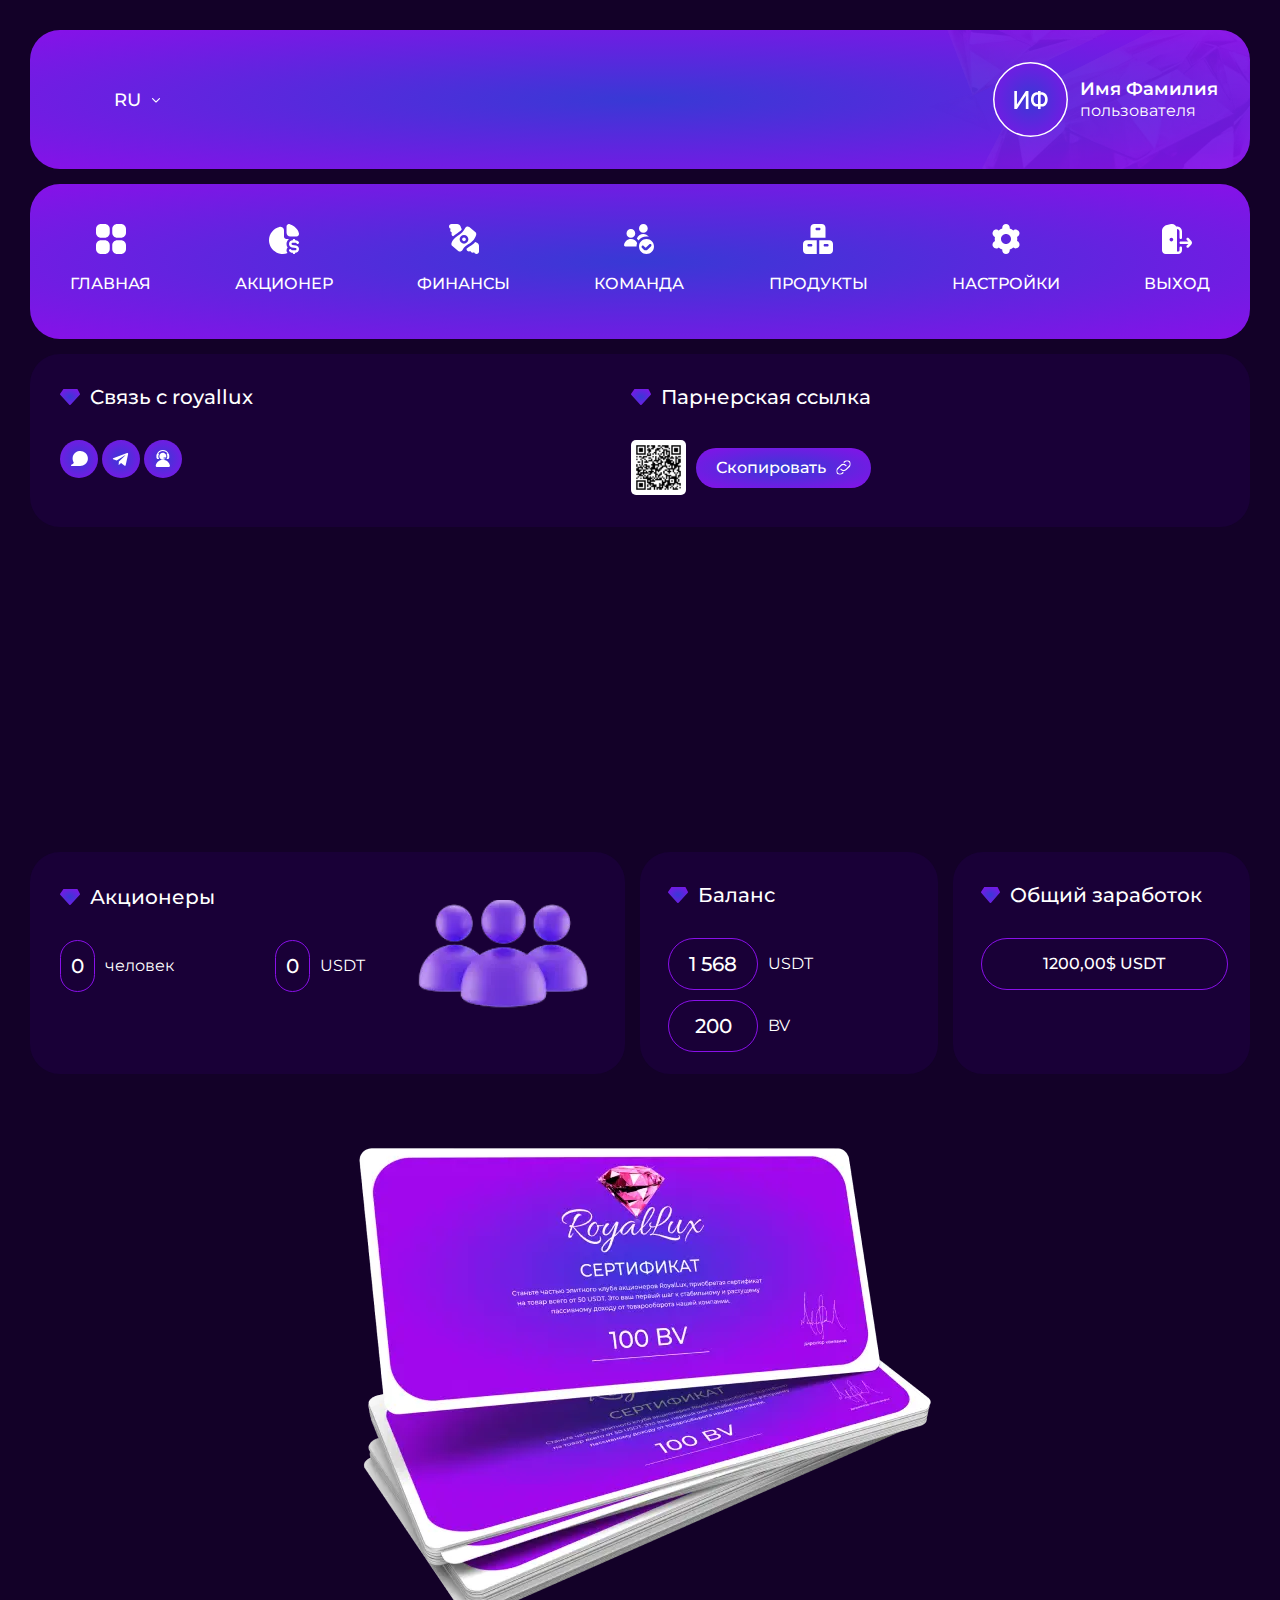
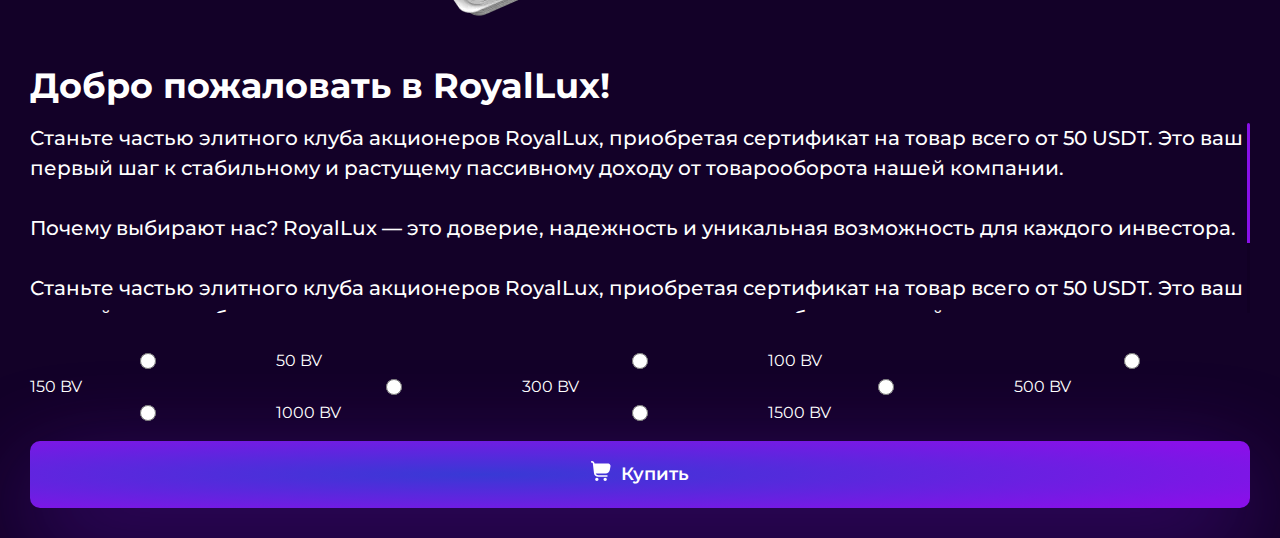
==== about.html @ 8dd70d3b "Add files via upload" ====
<!DOCTYPE html>
<html lang="en">

<head>
	<title>Home</title>
	<meta charset="UTF-8">
	<meta name="format-detection" content="telephone=no">
	<!-- <style>body{opacity: 0;}</style> -->
	<link rel="stylesheet" href="css/style.min.css?_v=20240916203916">
	<link rel="shortcut icon" href="favicon.ico">
	<!-- <meta name="robots" content="noindex, nofollow"> -->
	<meta name="viewport" content="width=device-width, initial-scale=1.0">
</head>

<body>
	<div class="wrapper bgcolor">
		<main class="page home catalog">
			<div class="prof__top">
				<a href="/" class="prof__logo"><img src="img/br.svg" alt=""></a>
				<div class="header__menu menu">
					<button type="button" class="menu__icon icon-menu"><span></span></button>
					<nav class="menu__body">

					</nav>
				</div>
			</div>
			<section class="cab">

				<div class="cab__wrapper">
					<div class="cab__content">
						<div class="cab__item">
							<div class="cab__profile" data-da=".menu__body, 992, 1">
								<img class="cab__op" src="img/opac.webp" alt="">
								<div class="cab__logo">
									<img src="img/br.svg" alt="">
								</div>
								<select name="form[]" data-class-modif="form">
									<option value="1" selected>RU</option>
									<option value="2">EN</option>
								</select>
								<div class="cab__nav">
									<div class="cab__load">
										<img src="img/profile.svg" alt="">
									</div>
									<div class="cab__info">
										<div class="cab__name">Имя Фамилия <span>пользователя</span></div>
									</div>
								</div>
							</div>
							<div class="cab__ci" data-da=".menu__body, 992, 2"></div>
							<div class="cab__link" data-da=".menu__body, 992, 3">
								<div class="cal__link-item">
									<div class="cab__link-title"><img src="img/heart.svg" alt="">Cвязь с royallux</div>
									<a href="#"><img src="img/chat__profile.svg" alt=""></a>
									<a href="#"><img src="img/telegram__profile.svg" alt=""></a>
									<a href="#"><img src="img/support__profile.svg" alt=""></a>
								</div>
								<div class="cal__link-item">
									<div class="cab__link-title"><img src="img/heart.svg" alt="">Парнерская ссылка
									</div>
									<div class="cab__link-block">
										<img src="img/qr.svg" alt="">
										<a href="#" class="cab__copy">Скопировать <img src="img/copy.svg" alt=""></a>
									</div>
								</div>
								<div class="cab__link-item">
									<img src="img/profile__diamond.svg" alt="">
								</div>
							</div>



						</div>
						<div class="cab__item">
							<div class="cab__menu" data-da=".cab__ci, 1680, 1">
								<a href="#" class="cab__menu-item"><img src="img/menu__1.svg" alt="">
									<p>Главная</p>
								</a>
								<a href="#" class="cab__menu-item"><img src="img/menu__2.svg" alt="">
									<p>Акционер</p>
								</a>
								<a href="#" class="cab__menu-item"><img src="img/menu__3.svg" alt="">
									<p>Финансы</p>
								</a>
								<a href="#" class="cab__menu-item"><img src="img/menu__4.svg" alt="">
									<p>Команда</p>
								</a>
								<a href="#" class="cab__menu-item"><img src="img/menu__5.svg" alt="">
									<p>Продукты</p>
								</a>
								<a href="#" class="cab__menu-item"><img src="img/menu__6.svg" alt="">
									<p>Настройки</p>
								</a>
								<a href="#" class="cab__menu-item"><img src="img/menu__7.svg" alt="">
									<p>Выход</p>
								</a>
							</div>
							<div class="cab__bal">
								<div class="home__group">
									<div class="cab__link-title"><img src="img/heart.svg" alt="">Акционеры</div>
									<div class="home__group-item">
										<div class="home__group-flex">
											<div class="cab__flex">
												<div class="cab__col">0</div>
												<div class="cab__bal-text">человек</div>
											</div>
											<div class="cab__flex">
												<div class="cab__col">0</div>
												<div class="cab__bal-text">USDT</div>
											</div>
										</div>
										<img src="img/peoples.webp" alt="">
									</div>
								</div>

								<div class="cab__bal-item">
									<div class="cab__link-title"><img src="img/heart.svg" alt=""> Баланс</div>
									<div class="cab__flex" style="margin-bottom: 10px;">
										<div class="cab__col">1 568</div>
										<div class="cab__bal-text">USDT</div>
									</div>
									<div class="cab__flex">
										<div class="cab__col">200</div>
										<div class="cab__bal-text">BV</div>
									</div>
								</div>

								<div class="cab__bal-item">
									<div class="cab__link-title"><img src="img/heart.svg" alt=""> Общий заработок</div>
									<div class="cab__flex">
										<div class="cab__col"><span>1200,00$</span> USDT</div>
									</div>
								</div>
							</div>
							<div class="cab__sen"></div>

						</div>
					</div>

					<div class="abouts">
						<div class="part__content">
							<div class="part__item">
								<p class="part__untitle">Добро пожаловать в RoyalLux!</p>
								<div class="part__scroll" data-simplebar>
									<p>Станьте частью элитного клуба акционеров RoyalLux, приобретая сертификат на товар всего от 50 USDT. Это ваш первый шаг к стабильному и растущему пассивному доходу от товарооборота нашей компании.</p>
									<p>Почему выбирают нас? RoyalLux — это доверие, надежность и уникальная возможность для каждого инвестора.</p>
									<p>Станьте частью элитного клуба акционеров RoyalLux, приобретая сертификат на товар всего от 50 USDT. Это ваш первый шаг к стабильному и растущему пассивному доходу от товарооборота нашей компании.</p>
									<p>Почему выбирают нас? RoyalLux — это доверие, надежность и уникальная возможность для каждого инвестора.</p>
								</div>
								<div class="part__inputs">
									<input type="radio" name="1" id="1">
									<label for="1">50 BV</label>

									<input type="radio" name="1" id="2">
									<label for="2">100 BV</label>

									<input type="radio" name="1" id="3">
									<label for="3">150 BV</label>

									<input type="radio" name="1" id="4">
									<label for="4">300 BV</label>

									<input type="radio" name="1" id="5">
									<label for="5">500 BV</label>

									<input type="radio" name="1" id="6">
									<label for="6">1000 BV</label>

									<input type="radio" name="1" id="7">
									<label for="7">1500 BV</label>
								</div>
								<a href="#" class="part__buy">Купить</a>
							</div>
							<div class="part__item">
								<img src="img/partners-img.webp" alt="">
							</div>
						</div>
					</div>

				</div>
	</div>
	</section>
	</main>
	</div>
	<script src="js/app.min.js?_v=20240916203916"></script>
</body>

</html>
---- css/style.min.css ----
@import url('https://fonts.googleapis.com/css2?family=Montserrat:ital,wght@0,100..900; 1,100..900&display=swap');*{padding:0;margin:0;border:0}*,*::after,*::before{box-sizing:border-box}*::after,*::before{display:inline-block}body,html{height:100%;min-width:380px}body{color:#fff;line-height:1;font-family:Montserrat,sans-serif;font-size:1rem;-ms-text-size-adjust:100%;-moz-text-size-adjust:100%;-webkit-text-size-adjust:100%;-webkit-font-smoothing:antialiased;-moz-osx-font-smoothing:grayscale}button,input,textarea{font-family:Montserrat,sans-serif;font-size:inherit;line-height:inherit;color:inherit;background-color:rgba(0,0,0,0)}input,textarea{width:100%}label{display:inline-block}button,option,select{cursor:pointer}a{display:inline-block;color:inherit;text-decoration:none}ul li{list-style:none}img{vertical-align:top}h1,h2,h3,h4,h5,h6{font-weight:inherit;font-size:inherit}.lock body{overflow:hidden;touch-action:none;-ms-scroll-chaining:none;overscroll-behavior:none}.wrapper{min-height:100%;display:flex;flex-direction:column;overflow:hidden}@supports (overflow:clip){.wrapper{overflow:clip}}.wrapper>main{flex:1 1 auto}.wrapper>*{min-width:0}[class*=__container]{max-width:91.875rem;margin:0 auto;padding:0 .9375rem}[class*="--gc"]{display:grid;min-width:0;grid-template-columns:.9375rem 1fr minmax(auto,90rem) 1fr .9375rem}[class*="--gc"]>*{min-width:0;grid-column:3/4}.select{min-width:0;position:relative}.select__body{position:relative}.select__title{color:inherit;text-align:left;cursor:pointer;width:100%;border-radius:4px;font-weight:500;font-size:18px}.select__value{display:flex;min-width:0;align-items:center;height:1.875rem;padding:0 .9375rem;gap:.625rem}.select__value>*{flex:1 1 auto}.select__value:after{content:url(../img/arrow.svg);align-self:stretch;flex:0 0 10px;transition:all .3s ease 0s;display:flex;justify-content:center;align-items:center;position:relative;bottom:3px}._select-open .select__value:after{-webkit-transform:rotate(-180deg);transform:rotate(-180deg);bottom:0}.select__value._select-pseudo-label::before{content:attr(data-pseudo-label);opacity:.5}.select__content{flex:1 1 auto;text-overflow:ellipsis;white-space:nowrap}.select__text{flex:1 1 auto;overflow:hidden;text-overflow:ellipsis;white-space:nowrap}.select__input{width:100%;background-color:rgba(0,0,0,0);height:100%}.select__options{color:#000;position:absolute;top:calc(100% - .0625rem);border-radius:0 0 4px 4px;min-width:100%;left:0;background-color:#fff;border:1px solid #d9d9d9;border-top:0;padding:10px 0 5px 0}.select__scroll{overflow-y:auto;overflow-x:hidden;max-height:12.5rem}.select__option{width:100%;text-align:left;cursor:pointer;padding:5px 15px;color:inherit}.select__option._select-selected{background-color:#eee}.select__row{display:inline-flex;align-items:center}.select--show-top .select__options{top:auto;bottom:calc(100% - .0625rem);border:1px solid #d9d9d9;border-bottom:0;border-radius:4px 4px 0 0;padding:5px 0 10px 0}._select-tag{cursor:pointer}.quantity{width:88px;height:40px;display:flex;border:1px solid #fff;border-radius:100px}.quantity__button{flex:0 0 30px;position:relative;cursor:pointer}.quantity__button::after,.quantity__button::before{content:"";position:absolute;top:50%;left:50%;transition:all .3s ease 0s;margin:0 0 0 -4.5px;background-color:#fff;width:9px;height:1px;font-size:18px}.quantity__button--plus::before{-webkit-transform:rotate(-90deg);transform:rotate(-90deg)}.quantity__input{flex:1 1 auto}.quantity__input input{height:100%;color:#fff;font-size:18px;width:100%;text-align:center}.menu__body{background:rgba(52,37,97,.87);-webkit-backdrop-filter:blur(50px);backdrop-filter:blur(50px);display:flex;flex-direction:column;justify-content:center;position:fixed;width:400px;height:100%;left:-100%;top:0;z-index:3;overflow:auto;padding:3.125rem .9375rem .9375rem 1.875rem;transition:left .3s}.menu__body .header__soc{padding:0;margin:50px 0}.menu__body .header__top-item span{display:none}.menu__body::before{content:"";position:fixed;width:100%;height:4.375rem;left:-100%;top:0;transition:left .3s;z-index:3}.menu-open .menu__body{left:0}.menu-open .menu__body::before{left:0}.menu__body ul{position:relative;font-weight:500;font-size:20px;line-height:300%;text-transform:uppercase;margin-top:50px}.menu__body ul::after{content:url(../img/line.svg);position:absolute;top:-75px}.icon-menu{display:none;display:block;position:relative;width:1.875rem;height:1.125rem;z-index:5}.icon-menu span,.icon-menu::after,.icon-menu::before{content:"";transition:all .3s ease 0s;right:0;position:absolute;width:100%;height:.125rem;background-color:#fff}.icon-menu::before{top:0}.icon-menu::after{bottom:0}.icon-menu span{top:calc(50% - .0625rem)}.menu-open .icon-menu span{width:0}.menu-open .icon-menu::before{top:calc(50% - .0625rem);-webkit-transform:rotate(-45deg);transform:rotate(-45deg)}.menu-open .icon-menu::after{bottom:calc(50% - .0625rem);-webkit-transform:rotate(45deg);transform:rotate(45deg)}.ibg{width:100%;height:100%;-o-object-fit:cover;object-fit:cover}.ibg--top{-o-object-position:top;object-position:top}.ibg--bottom{-o-object-position:bottom;object-position:bottom}.ibg--left{-o-object-position:left;object-position:left}.ibg--right{-o-object-position:right;object-position:right}.ibg--contain{-o-object-fit:contain;object-fit:contain}h3{font-weight:700;font-size:40px;text-transform:uppercase;text-align:center;margin-top:30px;margin-bottom:2px}.bgcolor{background:#130128}.fiol{background:radial-gradient(72% 72% at 50% 50%,#9f03ff,#b110e9 100%)!important}.left img{margin-left:10px}.header{background:radial-gradient(50% 50% at 50% 50%,#3839d5 0,#8910e9 100%);padding:58.5px 0;position:relative}.header::after{content:"ROYALLUX";display:flex;flex-direction:column;justify-content:center;width:100%;height:100%;position:absolute;top:0;z-index:0;left:0;font-weight:800;font-size:360px;text-transform:uppercase;text-align:center;background:linear-gradient(180deg,rgba(255,255,255,.1) 0,rgba(255,255,255,0) 100%);background-clip:text;-webkit-background-clip:text;-webkit-text-fill-color:transparent}.header__n{display:flex;align-items:center;justify-content:flex-end;gap:50px}.header__top{position:relative;z-index:2}.header__top-item{display:flex;align-items:center;gap:15px;font-weight:500;font-size:18px;position:relative;z-index:2}.header__soc{position:absolute;left:15px;top:calc(50% - 120px);-webkit-backdrop-filter:blur(20px);backdrop-filter:blur(20px);background:linear-gradient(180deg,rgba(255,255,255,.29) 0,rgba(255,255,255,.29) 100%);padding:35px 24px;border-radius:100px;display:flex;flex-direction:column;align-items:center;gap:20px;z-index:1}.header__main{position:relative;z-index:1;text-align:center}.header__main h2{font-weight:500;font-size:40px;text-transform:uppercase;text-align:center;margin-top:45px;margin-bottom:20px}.header__bottom{position:relative;margin-top:220px;z-index:1}.header__bottom-content{display:flex;justify-content:space-between}.header__bottom-item{border-radius:40px;border:10px solid rgba(255,255,255,.07);padding:30px 30px;display:flex;align-items:center;gap:18px;position:relative}.header__bottom-item p:first-child{font-weight:700;font-size:30px;text-transform:uppercase}.header__bottom-item p:last-of-type{font-weight:500;font-size:20px;line-height:150%;margin-top:15px;max-width:398px}.header__bottom-item:last-child{padding-right:150px}.header__bottom-item:last-child img{position:absolute;right:0}.header__br{text-align:center;position:absolute;width:100%;left:0;top:210px}.header__block a{font-weight:700;font-size:20px;line-height:150%;text-decoration:underline;-webkit-text-decoration-skip-ink:none;text-decoration-skip-ink:none;margin-top:15px;display:flex;align-items:center;gap:10px}.header__arrow{background:radial-gradient(50% 50% at 50% 50%,#3839d5 0,#8910e9 100%);width:54px;height:54px;-webkit-transform:rotate(45deg);transform:rotate(45deg);display:flex;flex-direction:column;justify-content:center;align-items:center;position:relative;left:calc(50% - 27px);top:-27px;border-radius:12px;cursor:pointer}.header__arrow img{-webkit-transform:rotate(-45deg);transform:rotate(-45deg)}.footer{padding:23px;background:#2f215a}.footer__content{display:flex;justify-content:space-between;align-items:center}.footer__content ul{font-weight:500;font-size:18px}.footer__item{display:flex;align-items:center;gap:50px}body{background:#342561}.about{padding:150px 0}.about__content{display:flex;justify-content:space-between;align-items:center}.about__untitle{font-weight:700;font-size:35px;margin-bottom:9px}.about__text{font-weight:500;font-size:20px;line-height:150%;margin-bottom:40px}.about__item:first-child{flex:0 0 50%}.about img{max-width:100%;width:100%}.about__btns{display:flex;align-items:center;gap:20px}.about__btns a:first-child{background:radial-gradient(72.22% 72.22% at 50.88% 50%,#3839d5 0,#8910e9 100%);position:relative;overflow:hidden;padding:30px 5rem;padding-left:8.125rem;font-weight:600;font-size:20px;line-height:125%;text-align:center;border-radius:10px}.about__btns a:first-child img{position:absolute;top:0;bottom:0;height:100%;left:-46%}.about__btns a:last-child{font-size:20px;line-height:125%;text-transform:uppercase;font-weight:600;display:flex;align-items:center;gap:10px}.com{text-align:center}.com__content{padding-top:50px;display:grid;grid-template-columns:repeat(5,1fr);gap:40px}.com__container{position:relative}.com__name{font-weight:500;font-size:20px;line-height:150%;text-transform:uppercase;text-align:center;margin-top:30px;margin-bottom:15px}.com__prof{background:radial-gradient(3299.75% 169.96% at 50% 50%,#3839d5 0,#8910e9 100%);font-weight:500;font-size:16px;line-height:187%;border-radius:100px}.prod{text-align:center;padding:150px 0}.prod__content{margin-top:50px}.prod__name{font-weight:600;font-size:20px;line-height:150%;text-align:left;margin-top:30px;margin-bottom:20px}.prod__desc{font-weight:400;font-size:18px;line-height:156%;text-align:left}.prod__flex{display:flex;justify-content:space-between;align-items:center;margin-top:80px}.prod__price{font-weight:600;font-size:25px;line-height:112%}.prod__buy{box-shadow:0 30px 100px 0 rgba(118,26,229,.4);border-radius:10px;background:radial-gradient(73.47% 73.71% at 37.02% 50%,#3839d5 0,#8910e9 100%);display:block;padding:20px;text-align:center;margin-top:20px;justify-content:center;gap:10px;font-weight:600;font-size:18px;line-height:139%;opacity:.25;align-items:center;display:flex;transition:opacity .2s}.prod__buy:hover{opacity:1}.prod__buy::before{content:url(../img/btn.svg)}.swiper-pagination2{position:relative;top:20px}.part{text-align:center;padding-bottom:150px}.part__content{display:grid;grid-template-columns:repeat(2,1fr);text-align:left;margin-top:50px}.part__scroll{font-weight:500;font-size:20px;line-height:150%}.part__scroll p{margin-bottom:30px}.part__untitle{font-weight:700;font-size:35px;margin-bottom:20px}.part input[type=radio]{display:none}.part input+label{cursor:pointer;font-weight:600;font-size:18px;line-height:139%;text-transform:uppercase;text-align:center;padding:24px;border-radius:10px;border:1px solid #8910e9}.part input:checked+label{background:radial-gradient(50% 50% at 50% 50%,#3839d5 0,#8910e9 100%)}.part__inputs{display:grid;grid-template-columns:repeat(5,1fr);gap:10px;margin-top:40px}.part__buy{box-shadow:0 30px 100px 0 rgba(118,26,229,.4);border-radius:10px;background:radial-gradient(73.47% 73.71% at 37.02% 50%,#3839d5 0,#8910e9 100%);display:block;padding:20px;text-align:center;margin-top:20px;justify-content:center;gap:10px;font-weight:600;font-size:18px;line-height:139%;align-items:center;display:flex}.part__buy::before{content:url(../img/btn.svg)}.part__item:last-child{align-self:flex-end;text-align:right}.part__item:last-child img{max-width:100%}.simplebar-wrapper{height:190px!important}.sert{text-align:center;padding-bottom:150px}.sert__desc{font-weight:500;font-size:20px;line-height:150%;margin:0 auto;max-width:920px;margin-top:10px}.sert__content{margin-top:50px;display:grid;grid-template-columns:repeat(2,1fr);gap:30px}.sert__item img{max-width:100%;width:100%}.cab{height:100%}.cab__wrapper{padding:30px}.cab__content{display:flex;justify-content:space-between;gap:15px}.cab__logo{z-index:1}.cab__item:first-child{flex:0 0 792px}.cab__item:last-child{flex:1}.cab__profile{border-radius:30px;background:radial-gradient(72% 72% at 50% 50%,#3839d5,#8910e9 100%);padding:32px;display:flex;align-items:center;justify-content:space-between;position:relative;overflow:hidden}.cab .select{margin:0 0 0 37px}.cab__nav{display:flex;align-items:center;gap:12px;justify-content:flex-end;flex:1;z-index:1}.cab__load{cursor:pointer}.cab__info{font-size:18px;font-weight:600}.cab__info span{font-size:16px;font-weight:400;margin-top:5px;display:block}.cab__op{position:absolute;right:-278px;top:-224px;bottom:0;z-index:0}.cab__menu{background:radial-gradient(72% 72% at 50% 50%,#3839d5,#8910e9 100%);padding:40px;display:flex;justify-content:space-between;align-items:center;font-size:16px;font-weight:500;line-height:30px;letter-spacing:0;text-align:center;text-transform:uppercase;border-radius:30px;padding-bottom:0}.cab__menu-item{position:relative;padding-bottom:40px}.cab__menu-item::after{content:"";width:0;height:2px;border-radius:100px;background:#fff;left:0;bottom:0;right:0;position:absolute;transition:width .3s}.cab__menu-item:hover img{opacity:.7}.cab__menu-item:hover::after{width:100%}.cab__menu img{margin-bottom:15px;transition:opacity .3s}.cab__link{background:#190037;display:flex;justify-content:space-between;padding-left:30px;border-radius:30px;margin-top:15px}.cab__link-title{font-size:20px;font-weight:500;line-height:30px;display:flex;align-items:center;gap:10px;margin-top:28px;margin-bottom:28px}.cab__link-block{display:flex;align-items:center;gap:10px}.cab__link-block a{font-size:16px;font-weight:500;line-height:30px;border-radius:100px;display:flex;align-items:center;gap:10px;padding:5px 20px;background:radial-gradient(72% 72% at 50% 50%,#3839d5,#8910e9 100%)}.cab__bal{display:grid;grid-template-columns:1fr 1fr 1fr 219px;gap:15px;margin-top:15px}.cab__bal-item{border-radius:30px;-webkit-backdrop-filter:blur(50px);backdrop-filter:blur(50px);background:#190037;padding:0 22px 22px 28px}.cab__bal-item:last-child .cab__col{font-size:16px;max-width:100%}.cab__col{font-size:20px;font-weight:500;line-height:30px;border-radius:100px;border:1px solid #8910e9;padding:10px;max-width:90px;width:100%;text-align:center}.cab__flex{display:flex;gap:10px;align-items:center}.cab__str{background:#190037;padding:30px;margin-top:15px;border-radius:30px}.cab__str .cab__link-title{margin-top:0}.cab__str-com[data-simplebar]{margin-bottom:-60px!important}.cab__str-com .simplebar-track.simplebar-horizontal{height:2px;bottom:60px}.cab__str-com .simplebar-content{display:flex;gap:30px;max-width:734px}.cab__str-com .simplebar-content::before{display:none}.cab__str-item{text-align:center;position:relative}.cab__str-item::after{content:url(../img/next.svg);max-width:100%;position:absolute;top:calc(50% - 9px);right:-18px}.cab__str-item:last-child::after{display:none}.cab__com-name{font-size:16px;font-weight:500;line-height:30px;border-radius:100px;background:radial-gradient(2470.48% 169.94% at 50% 50%,#3839d5,#8910e9 100%);padding:0 26px}.cab__prig{border-radius:30px;-webkit-backdrop-filter:blur(50px);backdrop-filter:blur(50px);background:#190037;margin-top:15px;padding:30px}.cab__prig-top{display:grid;grid-template-columns:1fr 2fr 2fr 2fr 3fr 2fr 2fr;padding:0 24px 0 24px;align-items:center;margin-bottom:40px}.cab__prig .cab__link-title{margin-top:0}.cab__prig-block{border-radius:20px;background:linear-gradient(176.16deg,rgba(41,3,87,.4) 15.776%,rgba(41,3,87,0) 116.588%);padding:18px 20px;display:grid;grid-template-columns:1fr 2fr 2fr 2fr 3fr 2fr 2fr;align-items:center;margin-bottom:10px}.cab__prig-block:last-child{margin-bottom:0}.cab__prig-item{font-size:14px;font-weight:700;line-height:21px}.cab__prig-list{font-size:16px;font-weight:500;line-height:21px}.cab__prig-content{min-height:270px}.cab__prig-content .simplebar-track.simplebar-horizontal{visibility:hidden!important}.cab__prig-prof{border-radius:50%;width:48px;height:48px;display:flex;flex-direction:column;justify-content:center;align-items:center;background:radial-gradient(72% 72% at 50% 50%,#3839d5,#8910e9 100%)}.prof__top{background:radial-gradient(72% 72% at 50% 50%,#3839d5,#8910e9 100%);position:relative;display:flex;align-items:center;height:80px;padding:0 30px;display:none}.prof__top .menu__body{width:100%;background:#130128;padding:0 30px;justify-content:flex-start;padding-top:100px!important;overflow:hidden;overflow-y:visible}.prof__logo{display:block;position:absolute;right:calc(50% - 115px)}.prof__logo img{max-width:230px;width:100%}.home__group{border-radius:30px;padding:30px;-webkit-backdrop-filter:blur(50px);backdrop-filter:blur(50px);background:#190037}.home__group-item{display:flex;justify-content:space-between;gap:30px;align-items:flex-start}.home__group-item img{position:relative;top:-40px;margin-bottom:-40px}.home__group .cab__link-title{margin-top:0}.home .cab__bal{grid-template-columns:2fr 1fr 1fr}.home .cab__link{padding-bottom:32px}.home .cab__prig-block{display:flex;justify-content:space-between}.home .cab__prig-block span{display:block;font-weight:700}.home__block{height:370px}.home__act{border-radius:30px;margin-top:15px;-webkit-backdrop-filter:blur(50px);backdrop-filter:blur(50px);background:#190037;padding:30px}.home__act .cab__link-title{margin-top:0}.home__info{border-radius:30px;margin-top:15px;-webkit-backdrop-filter:blur(50px);backdrop-filter:blur(50px);background:#190037;padding:30px;height:calc(100% - 410px)}.home__info .cab__link-title{margin-top:0}.home__group-flex{display:flex;align-items:center;flex:1;justify-content:space-between}.home__info-item{display:flex;align-items:center;gap:15px;margin-top:60px}.home__info-item .prod__buy::before{display:none}.home__info-content{display:grid;grid-template-columns:repeat(4,1fr);gap:50px}.home__info-content p:first-of-type{font-size:16px;font-weight:700;line-height:21px;margin-bottom:15px}.home__info-content p:last-of-type{font-size:20px;font-weight:500;line-height:30px}.swiper{overflow:hidden}.swiper-initialized{touch-action:pan-y}.swiper-wrapper{width:100%;height:100%;box-sizing:content-box;display:flex;position:relative}.swiper-vertical .swiper-wrapper{flex-direction:column}.swiper-autoheight .swiper-wrapper{align-items:flex-start}.swiper-initialized .swiper-slide{flex-shrink:0}.swiper-android .swiper-slide,.swiper-android .swiper-wrapper{-webkit-transform:translate3d(0,0,0);transform:translate3d(0,0,0)}.swiper-button-lock{display:none!important}@font-face{font-family:swiper-icons;src:url("data:application/font-woff;charset=utf-8;base64, [base64]//wADZ2x5ZgAAAywAAADMAAAD2MHtryVoZWFkAAABbAAAADAAAAA2E2+eoWhoZWEAAAGcAAAAHwAAACQC9gDzaG10eAAAAigAAAAZAAAArgJkABFsb2NhAAAC0AAAAFoAAABaFQAUGG1heHAAAAG8AAAAHwAAACAAcABAbmFtZQAAA/gAAAE5AAACXvFdBwlwb3N0AAAFNAAAAGIAAACE5s74hXjaY2BkYGAAYpf5Hu/j+W2+MnAzMYDAzaX6QjD6/4//Bxj5GA8AuRwMYGkAPywL13jaY2BkYGA88P8Agx4j+/8fQDYfA1AEBWgDAIB2BOoAeNpjYGRgYNBh4GdgYgABEMnIABJzYNADCQAACWgAsQB42mNgYfzCOIGBlYGB0YcxjYGBwR1Kf2WQZGhhYGBiYGVmgAFGBiQQkOaawtDAoMBQxXjg/wEGPcYDDA4wNUA2CCgwsAAAO4EL6gAAeNpj2M0gyAACqxgGNWBkZ2D4/wMA+xkDdgAAAHjaY2BgYGaAYBkGRgYQiAHyGMF8FgYHIM3DwMHABGQrMOgyWDLEM1T9/w8UBfEMgLzE////P/5//f/V/xv+r4eaAAeMbAxwIUYmIMHEgKYAYjUcsDAwsLKxc3BycfPw8jEQA/[base64]/uznmfPFBNODM2K7MTQ45YEAZqGP81AmGGcF3iPqOop0r1SPTaTbVkfUe4HXj97wYE+yNwWYxwWu4v1ugWHgo3S1XdZEVqWM7ET0cfnLGxWfkgR42o2PvWrDMBSFj/IHLaF0zKjRgdiVMwScNRAoWUoH78Y2icB/yIY09An6AH2Bdu/UB+yxopYshQiEvnvu0dURgDt8QeC8PDw7Fpji3fEA4z/PEJ6YOB5hKh4dj3EvXhxPqH/SKUY3rJ7srZ4FZnh1PMAtPhwP6fl2PMJMPDgeQ4rY8YT6Gzao0eAEA409DuggmTnFnOcSCiEiLMgxCiTI6Cq5DZUd3Qmp10vO0LaLTd2cjN4fOumlc7lUYbSQcZFkutRG7g6JKZKy0RmdLY680CDnEJ+UMkpFFe1RN7nxdVpXrC4aTtnaurOnYercZg2YVmLN/d/gczfEimrE/fs/bOuq29Zmn8tloORaXgZgGa78yO9/cnXm2BpaGvq25Dv9S4E9+5SIc9PqupJKhYFSSl47+Qcr1mYNAAAAeNptw0cKwkAAAMDZJA8Q7OUJvkLsPfZ6zFVERPy8qHh2YER+3i/BP83vIBLLySsoKimrqKqpa2hp6+jq6RsYGhmbmJqZSy0sraxtbO3sHRydnEMU4uR6yx7JJXveP7WrDycAAAAAAAH//wACeNpjYGRgYOABYhkgZgJCZgZNBkYGLQZtIJsFLMYAAAw3ALgAeNolizEKgDAQBCchRbC2sFER0YD6qVQiBCv/H9ezGI6Z5XBAw8CBK/m5iQQVauVbXLnOrMZv2oLdKFa8Pjuru2hJzGabmOSLzNMzvutpB3N42mNgZGBg4GKQYzBhYMxJLMlj4GBgAYow/P/PAJJhLM6sSoWKfWCAAwDAjgbRAAB42mNgYGBkAIIbCZo5IPrmUn0hGA0AO8EFTQAA");font-weight:400;font-style:normal}:root{--swiper-theme-color:#007aff}.swiper{margin-left:auto;margin-right:auto;position:relative;overflow:hidden;list-style:none;padding:0;z-index:1}.swiper-vertical>.swiper-wrapper{flex-direction:column}.swiper-wrapper{position:relative;width:100%;height:100%;z-index:1;display:flex;transition-property:-webkit-transform;transition-property:transform;transition-property:transform,-webkit-transform;box-sizing:content-box}.swiper-android .swiper-slide,.swiper-wrapper{-webkit-transform:translate3d(0,0,0);transform:translate3d(0,0,0)}.swiper-pointer-events{touch-action:pan-y}.swiper-pointer-events.swiper-vertical{touch-action:pan-x}.swiper-slide{flex-shrink:0;width:100%;height:100%;position:relative;transition-property:-webkit-transform;transition-property:transform;transition-property:transform,-webkit-transform}.swiper-slide-invisible-blank{visibility:hidden}.swiper-autoheight,.swiper-autoheight .swiper-slide{height:auto}.swiper-autoheight .swiper-wrapper{align-items:flex-start;transition-property:height,-webkit-transform;transition-property:transform,height;transition-property:transform,height,-webkit-transform}.swiper-3d,.swiper-3d.swiper-css-mode .swiper-wrapper{-webkit-perspective:1200px;perspective:1200px}.swiper-3d .swiper-cube-shadow,.swiper-3d .swiper-slide,.swiper-3d .swiper-slide-shadow,.swiper-3d .swiper-slide-shadow-bottom,.swiper-3d .swiper-slide-shadow-left,.swiper-3d .swiper-slide-shadow-right,.swiper-3d .swiper-slide-shadow-top,.swiper-3d .swiper-wrapper{-webkit-transform-style:preserve-3d;transform-style:preserve-3d}.swiper-3d .swiper-slide-shadow,.swiper-3d .swiper-slide-shadow-bottom,.swiper-3d .swiper-slide-shadow-left,.swiper-3d .swiper-slide-shadow-right,.swiper-3d .swiper-slide-shadow-top{position:absolute;left:0;top:0;width:100%;height:100%;pointer-events:none;z-index:10}.swiper-3d .swiper-slide-shadow{background:rgba(0,0,0,.15)}.swiper-3d .swiper-slide-shadow-left{background-image:linear-gradient(to left,rgba(0,0,0,.5),rgba(0,0,0,0))}.swiper-3d .swiper-slide-shadow-right{background-image:linear-gradient(to right,rgba(0,0,0,.5),rgba(0,0,0,0))}.swiper-3d .swiper-slide-shadow-top{background-image:linear-gradient(to top,rgba(0,0,0,.5),rgba(0,0,0,0))}.swiper-3d .swiper-slide-shadow-bottom{background-image:linear-gradient(to bottom,rgba(0,0,0,.5),rgba(0,0,0,0))}.swiper-css-mode>.swiper-wrapper{overflow:auto;scrollbar-width:none;-ms-overflow-style:none}.swiper-css-mode>.swiper-wrapper::-webkit-scrollbar{display:none}.swiper-css-mode>.swiper-wrapper>.swiper-slide{scroll-snap-align:start start}.swiper-horizontal.swiper-css-mode>.swiper-wrapper{-ms-scroll-snap-type:x mandatory;scroll-snap-type:x mandatory}.swiper-vertical.swiper-css-mode>.swiper-wrapper{-ms-scroll-snap-type:y mandatory;scroll-snap-type:y mandatory}.swiper-centered>.swiper-wrapper::before{content:"";flex-shrink:0;order:9999}.swiper-centered.swiper-horizontal>.swiper-wrapper>.swiper-slide:first-child{-webkit-margin-start:var(--swiper-centered-offset-before);margin-inline-start:var(--swiper-centered-offset-before)}.swiper-centered.swiper-horizontal>.swiper-wrapper::before{height:100%;min-height:1px;width:var(--swiper-centered-offset-after)}.swiper-centered.swiper-vertical>.swiper-wrapper>.swiper-slide:first-child{-webkit-margin-before:var(--swiper-centered-offset-before);margin-block-start:var(--swiper-centered-offset-before)}.swiper-centered.swiper-vertical>.swiper-wrapper::before{width:100%;min-width:1px;height:var(--swiper-centered-offset-after)}.swiper-centered>.swiper-wrapper>.swiper-slide{scroll-snap-align:center center}.swiper-virtual.swiper-css-mode .swiper-wrapper::after{content:"";position:absolute;left:0;top:0;pointer-events:none}.swiper-virtual.swiper-css-mode.swiper-horizontal .swiper-wrapper::after{height:1px;width:var(--swiper-virtual-size)}.swiper-virtual.swiper-css-mode.swiper-vertical .swiper-wrapper::after{width:1px;height:var(--swiper-virtual-size)}:root{--swiper-navigation-size:44px}.swiper-button-next,.swiper-button-prev{position:absolute;top:50%;width:calc(var(--swiper-navigation-size)/44*27);height:var(--swiper-navigation-size);margin-top:calc(0px - var(--swiper-navigation-size)/ 2);z-index:10;cursor:pointer;display:flex;align-items:center;justify-content:center;color:var(--swiper-navigation-color,var(--swiper-theme-color))}.swiper-button-next.swiper-button-disabled,.swiper-button-prev.swiper-button-disabled{opacity:.35;cursor:auto;pointer-events:none}.swiper-button-next:after,.swiper-button-prev:after{font-family:swiper-icons;font-size:var(--swiper-navigation-size);letter-spacing:0;text-transform:none;font-variant:initial;line-height:1}.swiper-button-prev,.swiper-rtl .swiper-button-next{left:10px;right:auto}.swiper-button-prev:after,.swiper-rtl .swiper-button-next:after{content:"prev"}.swiper-button-next,.swiper-rtl .swiper-button-prev{right:10px;left:auto}.swiper-button-next:after,.swiper-rtl .swiper-button-prev:after{content:"next"}.swiper-button-lock{display:none}.swiper-pagination{position:absolute;text-align:center;transition:.3s opacity;-webkit-transform:translate3d(0,0,0);transform:translate3d(0,0,0);z-index:10}.swiper-pagination.swiper-pagination-hidden{opacity:0}.swiper-horizontal>.swiper-pagination-bullets,.swiper-pagination-bullets.swiper-pagination-horizontal,.swiper-pagination-custom,.swiper-pagination-fraction{bottom:10px;left:0;width:100%}.swiper-pagination-bullets-dynamic{overflow:hidden;font-size:0}.swiper-pagination-bullets-dynamic .swiper-pagination-bullet{-webkit-transform:scale(.33);transform:scale(.33);position:relative}.swiper-pagination-bullets-dynamic .swiper-pagination-bullet-active{-webkit-transform:scale(1);transform:scale(1)}.swiper-pagination-bullets-dynamic .swiper-pagination-bullet-active-main{-webkit-transform:scale(1);transform:scale(1)}.swiper-pagination-bullets-dynamic .swiper-pagination-bullet-active-prev{-webkit-transform:scale(.66);transform:scale(.66)}.swiper-pagination-bullets-dynamic .swiper-pagination-bullet-active-prev-prev{-webkit-transform:scale(.33);transform:scale(.33)}.swiper-pagination-bullets-dynamic .swiper-pagination-bullet-active-next{-webkit-transform:scale(.66);transform:scale(.66)}.swiper-pagination-bullets-dynamic .swiper-pagination-bullet-active-next-next{-webkit-transform:scale(.33);transform:scale(.33)}.swiper-pagination-bullet{width:var(--swiper-pagination-bullet-width,var(--swiper-pagination-bullet-size,8px));height:var(--swiper-pagination-bullet-height,var(--swiper-pagination-bullet-size,8px));display:inline-block;border-radius:50%;background:var(--swiper-pagination-bullet-inactive-color,#000);opacity:var(--swiper-pagination-bullet-inactive-opacity,.2)}button.swiper-pagination-bullet{border:none;margin:0;padding:0;box-shadow:none;-webkit-appearance:none;appearance:none}.swiper-pagination-clickable .swiper-pagination-bullet{cursor:pointer}.swiper-pagination-bullet:only-child{display:none!important}.swiper-pagination-bullet-active{opacity:var(--swiper-pagination-bullet-opacity,1);background:var(--swiper-pagination-color,var(--swiper-theme-color))}.swiper-pagination-vertical.swiper-pagination-bullets,.swiper-vertical>.swiper-pagination-bullets{right:10px;top:50%;-webkit-transform:translate3d(0,-50%,0);transform:translate3d(0,-50%,0)}.swiper-pagination-vertical.swiper-pagination-bullets .swiper-pagination-bullet,.swiper-vertical>.swiper-pagination-bullets .swiper-pagination-bullet{margin:var(--swiper-pagination-bullet-vertical-gap,6px) 0;display:block}.swiper-pagination-vertical.swiper-pagination-bullets.swiper-pagination-bullets-dynamic,.swiper-vertical>.swiper-pagination-bullets.swiper-pagination-bullets-dynamic{top:50%;-webkit-transform:translateY(-50%);transform:translateY(-50%);width:8px}.swiper-pagination-vertical.swiper-pagination-bullets.swiper-pagination-bullets-dynamic .swiper-pagination-bullet,.swiper-vertical>.swiper-pagination-bullets.swiper-pagination-bullets-dynamic .swiper-pagination-bullet{display:inline-block;transition:.2s transform,.2s top}.swiper-horizontal>.swiper-pagination-bullets .swiper-pagination-bullet,.swiper-pagination-horizontal.swiper-pagination-bullets .swiper-pagination-bullet{margin:0 var(--swiper-pagination-bullet-horizontal-gap,4px)}.swiper-horizontal>.swiper-pagination-bullets.swiper-pagination-bullets-dynamic,.swiper-pagination-horizontal.swiper-pagination-bullets.swiper-pagination-bullets-dynamic{left:50%;-webkit-transform:translateX(-50%);transform:translateX(-50%);white-space:nowrap}.swiper-horizontal>.swiper-pagination-bullets.swiper-pagination-bullets-dynamic .swiper-pagination-bullet,.swiper-pagination-horizontal.swiper-pagination-bullets.swiper-pagination-bullets-dynamic .swiper-pagination-bullet{transition:.2s transform,.2s left}.swiper-horizontal.swiper-rtl>.swiper-pagination-bullets-dynamic .swiper-pagination-bullet{transition:.2s transform,.2s right}.swiper-pagination-progressbar{background:rgba(0,0,0,.25);position:absolute}.swiper-pagination-progressbar .swiper-pagination-progressbar-fill{background:var(--swiper-pagination-color,var(--swiper-theme-color));position:absolute;left:0;top:0;width:100%;height:100%;-webkit-transform:scale(0);transform:scale(0);-webkit-transform-origin:left top;transform-origin:left top}.swiper-rtl .swiper-pagination-progressbar .swiper-pagination-progressbar-fill{-webkit-transform-origin:right top;transform-origin:right top}.swiper-horizontal>.swiper-pagination-progressbar,.swiper-pagination-progressbar.swiper-pagination-horizontal,.swiper-pagination-progressbar.swiper-pagination-vertical.swiper-pagination-progressbar-opposite,.swiper-vertical>.swiper-pagination-progressbar.swiper-pagination-progressbar-opposite{width:100%;height:4px;left:0;top:0}.swiper-horizontal>.swiper-pagination-progressbar.swiper-pagination-progressbar-opposite,.swiper-pagination-progressbar.swiper-pagination-horizontal.swiper-pagination-progressbar-opposite,.swiper-pagination-progressbar.swiper-pagination-vertical,.swiper-vertical>.swiper-pagination-progressbar{width:4px;height:100%;left:0;top:0}.swiper-pagination-lock{display:none}.swiper-scrollbar{border-radius:10px;position:relative;-ms-touch-action:none;background:rgba(0,0,0,.1)}.swiper-horizontal>.swiper-scrollbar{position:absolute;left:1%;bottom:3px;z-index:50;height:5px;width:98%}.swiper-vertical>.swiper-scrollbar{position:absolute;right:3px;top:1%;z-index:50;width:5px;height:98%}.swiper-scrollbar-drag{height:100%;width:100%;position:relative;background:rgba(0,0,0,.5);border-radius:10px;left:0;top:0}.swiper-scrollbar-cursor-drag{cursor:move}.swiper-scrollbar-lock{display:none}.swiper-zoom-container{width:100%;height:100%;display:flex;justify-content:center;align-items:center;text-align:center}.swiper-zoom-container>canvas,.swiper-zoom-container>img,.swiper-zoom-container>svg{max-width:100%;max-height:100%;-o-object-fit:contain;object-fit:contain}.swiper-slide-zoomed{cursor:move}.swiper-lazy-preloader{width:42px;height:42px;position:absolute;left:50%;top:50%;margin-left:-21px;margin-top:-21px;z-index:10;-webkit-transform-origin:50%;transform-origin:50%;-webkit-animation:swiper-preloader-spin 1s infinite linear;animation:swiper-preloader-spin 1s infinite linear;box-sizing:border-box;border:4px solid var(--swiper-preloader-color,var(--swiper-theme-color));border-radius:50%;border-top-color:transparent}.swiper-lazy-preloader-white{--swiper-preloader-color:#fff}.swiper-lazy-preloader-black{--swiper-preloader-color:#000}@-webkit-keyframes swiper-preloader-spin{100%{-webkit-transform:rotate(360deg);transform:rotate(360deg)}}@keyframes swiper-preloader-spin{100%{-webkit-transform:rotate(360deg);transform:rotate(360deg)}}.swiper .swiper-notification{position:absolute;left:0;top:0;pointer-events:none;opacity:0;z-index:-1000}.swiper-free-mode>.swiper-wrapper{transition-timing-function:ease-out;margin:0 auto}.swiper-grid>.swiper-wrapper{flex-wrap:wrap}.swiper-grid-column>.swiper-wrapper{flex-wrap:wrap;flex-direction:column}.swiper-fade.swiper-free-mode .swiper-slide{transition-timing-function:ease-out}.swiper-fade .swiper-slide{pointer-events:none;transition-property:opacity}.swiper-fade .swiper-slide .swiper-slide{pointer-events:none}.swiper-fade .swiper-slide-active,.swiper-fade .swiper-slide-active .swiper-slide-active{pointer-events:auto}.swiper-cube{overflow:visible}.swiper-cube .swiper-slide{pointer-events:none;-webkit-backface-visibility:hidden;backface-visibility:hidden;z-index:1;visibility:hidden;-webkit-transform-origin:0 0;transform-origin:0 0;width:100%;height:100%}.swiper-cube .swiper-slide .swiper-slide{pointer-events:none}.swiper-cube.swiper-rtl .swiper-slide{-webkit-transform-origin:100% 0;transform-origin:100% 0}.swiper-cube .swiper-slide-active,.swiper-cube .swiper-slide-active .swiper-slide-active{pointer-events:auto}.swiper-cube .swiper-slide-active,.swiper-cube .swiper-slide-next,.swiper-cube .swiper-slide-next+.swiper-slide,.swiper-cube .swiper-slide-prev{pointer-events:auto;visibility:visible}.swiper-cube .swiper-slide-shadow-bottom,.swiper-cube .swiper-slide-shadow-left,.swiper-cube .swiper-slide-shadow-right,.swiper-cube .swiper-slide-shadow-top{z-index:0;-webkit-backface-visibility:hidden;backface-visibility:hidden}.swiper-cube .swiper-cube-shadow{position:absolute;left:0;bottom:0;width:100%;height:100%;opacity:.6;z-index:0}.swiper-cube .swiper-cube-shadow:before{content:"";background:#000;position:absolute;left:0;top:0;bottom:0;right:0;-webkit-filter:blur(50px);filter:blur(50px)}.swiper-flip{overflow:visible}.swiper-flip .swiper-slide{pointer-events:none;-webkit-backface-visibility:hidden;backface-visibility:hidden;z-index:1}.swiper-flip .swiper-slide .swiper-slide{pointer-events:none}.swiper-flip .swiper-slide-active,.swiper-flip .swiper-slide-active .swiper-slide-active{pointer-events:auto}.swiper-flip .swiper-slide-shadow-bottom,.swiper-flip .swiper-slide-shadow-left,.swiper-flip .swiper-slide-shadow-right,.swiper-flip .swiper-slide-shadow-top{z-index:0;-webkit-backface-visibility:hidden;backface-visibility:hidden}.swiper-creative .swiper-slide{-webkit-backface-visibility:hidden;backface-visibility:hidden;overflow:hidden;transition-property:opacity,height,-webkit-transform;transition-property:transform,opacity,height;transition-property:transform,opacity,height,-webkit-transform}.swiper-cards{overflow:visible}.swiper-cards .swiper-slide{-webkit-transform-origin:center bottom;transform-origin:center bottom;-webkit-backface-visibility:hidden;backface-visibility:hidden;overflow:hidden}@font-face{font-family:swiper-icons;src:url("data:application/font-woff;charset=utf-8;base64, [base64]//wADZ2x5ZgAAAywAAADMAAAD2MHtryVoZWFkAAABbAAAADAAAAA2E2+eoWhoZWEAAAGcAAAAHwAAACQC9gDzaG10eAAAAigAAAAZAAAArgJkABFsb2NhAAAC0AAAAFoAAABaFQAUGG1heHAAAAG8AAAAHwAAACAAcABAbmFtZQAAA/gAAAE5AAACXvFdBwlwb3N0AAAFNAAAAGIAAACE5s74hXjaY2BkYGAAYpf5Hu/j+W2+MnAzMYDAzaX6QjD6/4//Bxj5GA8AuRwMYGkAPywL13jaY2BkYGA88P8Agx4j+/8fQDYfA1AEBWgDAIB2BOoAeNpjYGRgYNBh4GdgYgABEMnIABJzYNADCQAACWgAsQB42mNgYfzCOIGBlYGB0YcxjYGBwR1Kf2WQZGhhYGBiYGVmgAFGBiQQkOaawtDAoMBQxXjg/wEGPcYDDA4wNUA2CCgwsAAAO4EL6gAAeNpj2M0gyAACqxgGNWBkZ2D4/wMA+xkDdgAAAHjaY2BgYGaAYBkGRgYQiAHyGMF8FgYHIM3DwMHABGQrMOgyWDLEM1T9/w8UBfEMgLzE////P/5//f/V/xv+r4eaAAeMbAxwIUYmIMHEgKYAYjUcsDAwsLKxc3BycfPw8jEQA/[base64]/uznmfPFBNODM2K7MTQ45YEAZqGP81AmGGcF3iPqOop0r1SPTaTbVkfUe4HXj97wYE+yNwWYxwWu4v1ugWHgo3S1XdZEVqWM7ET0cfnLGxWfkgR42o2PvWrDMBSFj/IHLaF0zKjRgdiVMwScNRAoWUoH78Y2icB/yIY09An6AH2Bdu/UB+yxopYshQiEvnvu0dURgDt8QeC8PDw7Fpji3fEA4z/PEJ6YOB5hKh4dj3EvXhxPqH/SKUY3rJ7srZ4FZnh1PMAtPhwP6fl2PMJMPDgeQ4rY8YT6Gzao0eAEA409DuggmTnFnOcSCiEiLMgxCiTI6Cq5DZUd3Qmp10vO0LaLTd2cjN4fOumlc7lUYbSQcZFkutRG7g6JKZKy0RmdLY680CDnEJ+UMkpFFe1RN7nxdVpXrC4aTtnaurOnYercZg2YVmLN/d/gczfEimrE/fs/bOuq29Zmn8tloORaXgZgGa78yO9/cnXm2BpaGvq25Dv9S4E9+5SIc9PqupJKhYFSSl47+Qcr1mYNAAAAeNptw0cKwkAAAMDZJA8Q7OUJvkLsPfZ6zFVERPy8qHh2YER+3i/BP83vIBLLySsoKimrqKqpa2hp6+jq6RsYGhmbmJqZSy0sraxtbO3sHRydnEMU4uR6yx7JJXveP7WrDycAAAAAAAH//wACeNpjYGRgYOABYhkgZgJCZgZNBkYGLQZtIJsFLMYAAAw3ALgAeNolizEKgDAQBCchRbC2sFER0YD6qVQiBCv/H9ezGI6Z5XBAw8CBK/m5iQQVauVbXLnOrMZv2oLdKFa8Pjuru2hJzGabmOSLzNMzvutpB3N42mNgZGBg4GKQYzBhYMxJLMlj4GBgAYow/P/PAJJhLM6sSoWKfWCAAwDAjgbRAAB42mNgYGBkAIIbCZo5IPrmUn0hGA0AO8EFTQAA");font-weight:400;font-style:normal}:root{--swiper-theme-color:#007aff}:host{position:relative;display:block;margin-left:auto;margin-right:auto;z-index:1}.swiper{margin-left:auto;margin-right:auto;position:relative;overflow:hidden;list-style:none;padding:0;z-index:1;display:block}.swiper-vertical>.swiper-wrapper{flex-direction:column}.swiper-wrapper{position:relative;width:100%;height:100%;z-index:1;display:flex;transition-property:-webkit-transform;transition-property:transform;transition-property:transform,-webkit-transform;transition-timing-function:var(--swiper-wrapper-transition-timing-function,initial);box-sizing:content-box}.swiper-android .swiper-slide,.swiper-ios .swiper-slide,.swiper-wrapper{-webkit-transform:translate3d(0,0,0);transform:translate3d(0,0,0)}.swiper-horizontal{touch-action:pan-y}.swiper-vertical{touch-action:pan-x}.swiper-slide{flex-shrink:0;width:100%;height:100%;position:relative;transition-property:-webkit-transform;transition-property:transform;transition-property:transform,-webkit-transform;display:block}.swiper-slide-invisible-blank{visibility:hidden}.swiper-autoheight,.swiper-autoheight .swiper-slide{height:auto}.swiper-autoheight .swiper-wrapper{align-items:flex-start;transition-property:height,-webkit-transform;transition-property:transform,height;transition-property:transform,height,-webkit-transform}.swiper-backface-hidden .swiper-slide{-webkit-transform:translateZ(0);transform:translateZ(0);-webkit-backface-visibility:hidden;backface-visibility:hidden}.swiper-3d.swiper-css-mode .swiper-wrapper{-webkit-perspective:1200px;perspective:1200px}.swiper-3d .swiper-wrapper{-webkit-transform-style:preserve-3d;transform-style:preserve-3d}.swiper-3d{-webkit-perspective:1200px;perspective:1200px}.swiper-3d .swiper-cube-shadow,.swiper-3d .swiper-slide{-webkit-transform-style:preserve-3d;transform-style:preserve-3d}.swiper-css-mode>.swiper-wrapper{overflow:auto;scrollbar-width:none;-ms-overflow-style:none}.swiper-css-mode>.swiper-wrapper::-webkit-scrollbar{display:none}.swiper-css-mode>.swiper-wrapper>.swiper-slide{scroll-snap-align:start start}.swiper-css-mode.swiper-horizontal>.swiper-wrapper{-ms-scroll-snap-type:x mandatory;scroll-snap-type:x mandatory}.swiper-css-mode.swiper-vertical>.swiper-wrapper{-ms-scroll-snap-type:y mandatory;scroll-snap-type:y mandatory}.swiper-css-mode.swiper-free-mode>.swiper-wrapper{-ms-scroll-snap-type:none;scroll-snap-type:none}.swiper-css-mode.swiper-free-mode>.swiper-wrapper>.swiper-slide{scroll-snap-align:none}.swiper-css-mode.swiper-centered>.swiper-wrapper::before{content:"";flex-shrink:0;order:9999}.swiper-css-mode.swiper-centered>.swiper-wrapper>.swiper-slide{scroll-snap-align:center center;scroll-snap-stop:always}.swiper-css-mode.swiper-centered.swiper-horizontal>.swiper-wrapper>.swiper-slide:first-child{-webkit-margin-start:var(--swiper-centered-offset-before);margin-inline-start:var(--swiper-centered-offset-before)}.swiper-css-mode.swiper-centered.swiper-horizontal>.swiper-wrapper::before{height:100%;min-height:1px;width:var(--swiper-centered-offset-after)}.swiper-css-mode.swiper-centered.swiper-vertical>.swiper-wrapper>.swiper-slide:first-child{-webkit-margin-before:var(--swiper-centered-offset-before);margin-block-start:var(--swiper-centered-offset-before)}.swiper-css-mode.swiper-centered.swiper-vertical>.swiper-wrapper::before{width:100%;min-width:1px;height:var(--swiper-centered-offset-after)}.swiper-3d .swiper-slide-shadow,.swiper-3d .swiper-slide-shadow,.swiper-3d .swiper-slide-shadow-bottom,.swiper-3d .swiper-slide-shadow-bottom,.swiper-3d .swiper-slide-shadow-left,.swiper-3d .swiper-slide-shadow-left,.swiper-3d .swiper-slide-shadow-right,.swiper-3d .swiper-slide-shadow-right,.swiper-3d .swiper-slide-shadow-top,.swiper-3d .swiper-slide-shadow-top{position:absolute;left:0;top:0;width:100%;height:100%;pointer-events:none;z-index:10}.swiper-3d .swiper-slide-shadow{background:rgba(0,0,0,.15)}.swiper-3d .swiper-slide-shadow-left{background-image:linear-gradient(to left,rgba(0,0,0,.5),rgba(0,0,0,0))}.swiper-3d .swiper-slide-shadow-right{background-image:linear-gradient(to right,rgba(0,0,0,.5),rgba(0,0,0,0))}.swiper-3d .swiper-slide-shadow-top{background-image:linear-gradient(to top,rgba(0,0,0,.5),rgba(0,0,0,0))}.swiper-3d .swiper-slide-shadow-bottom{background-image:linear-gradient(to bottom,rgba(0,0,0,.5),rgba(0,0,0,0))}.swiper-lazy-preloader{width:42px;height:42px;position:absolute;left:50%;top:50%;margin-left:-21px;margin-top:-21px;z-index:10;-webkit-transform-origin:50%;transform-origin:50%;box-sizing:border-box;border:4px solid var(--swiper-preloader-color,var(--swiper-theme-color));border-radius:50%;border-top-color:transparent}.swiper-watch-progress .swiper-slide-visible .swiper-lazy-preloader,.swiper:not(.swiper-watch-progress) .swiper-lazy-preloader{-webkit-animation:swiper-preloader-spin 1s infinite linear;animation:swiper-preloader-spin 1s infinite linear}.swiper-lazy-preloader-white{--swiper-preloader-color:#fff}.swiper-lazy-preloader-black{--swiper-preloader-color:#000}@keyframes swiper-preloader-spin{0%{-webkit-transform:rotate(0);transform:rotate(0)}100%{-webkit-transform:rotate(360deg);transform:rotate(360deg)}}[data-simplebar]{position:relative;flex-direction:column;flex-wrap:wrap;justify-content:flex-start;align-content:flex-start;align-items:flex-start}.simplebar-wrapper{overflow:hidden;width:inherit;height:inherit;max-width:inherit;max-height:inherit}.simplebar-mask{direction:inherit;position:absolute;overflow:hidden;padding:0;margin:0;left:0;top:0;bottom:0;right:0;width:auto!important;height:auto!important;z-index:0}.simplebar-offset{direction:inherit!important;box-sizing:inherit!important;resize:none!important;position:absolute;top:0;left:0;bottom:0;right:0;padding:0;margin:0;-webkit-overflow-scrolling:touch}.simplebar-content-wrapper{direction:inherit;box-sizing:border-box!important;position:relative;display:block;height:100%;width:auto;max-width:100%;max-height:100%;overflow:auto;scrollbar-width:none;-ms-overflow-style:none}.simplebar-content-wrapper::-webkit-scrollbar,.simplebar-hide-scrollbar::-webkit-scrollbar{display:none;width:0;height:0}.simplebar-content:after,.simplebar-content:before{content:" ";display:table}.simplebar-placeholder{max-height:100%;max-width:100%;width:100%;pointer-events:none}.simplebar-height-auto-observer-wrapper{box-sizing:inherit!important;height:100%;width:100%;max-width:1px;position:relative;float:left;max-height:1px;overflow:hidden;z-index:-1;padding:0;margin:0;pointer-events:none;flex-grow:inherit;flex-shrink:0;flex-basis:0}.simplebar-height-auto-observer{box-sizing:inherit;display:block;opacity:0;position:absolute;top:0;left:0;height:1000%;width:1000%;min-height:1px;min-width:1px;overflow:hidden;pointer-events:none;z-index:-1}.simplebar-track{z-index:1;position:absolute;right:0;bottom:0;pointer-events:none;overflow:hidden}[data-simplebar].simplebar-dragging{pointer-events:none;-webkit-touch-callout:none;-webkit-user-select:none;-ms-user-select:none;user-select:none}[data-simplebar].simplebar-dragging .simplebar-content{pointer-events:none;-webkit-touch-callout:none;-webkit-user-select:none;-ms-user-select:none;user-select:none}[data-simplebar].simplebar-dragging .simplebar-track{pointer-events:all}.simplebar-scrollbar{position:absolute;background:radial-gradient(96.3% 551.52% at -246.87% 100%,#3839d5 0,#8910e9 94.6275174618%);left:0;right:0;min-height:10px}.simplebar-scrollbar:before{position:absolute;content:"";background:#000;border-radius:7px;left:2px;right:2px;opacity:0;transition:opacity .2s .5s linear}.simplebar-scrollbar.simplebar-visible:before{opacity:.5;transition-delay:0s;transition-duration:0s}.simplebar-track.simplebar-vertical{top:0;width:3px!important;background:rgba(0,0,0,.0980392157);border-radius:100px}.simplebar-scrollbar:before{top:2px;bottom:2px;left:2px;right:2px}.simplebar-track.simplebar-horizontal{left:0;height:11px}.simplebar-track.simplebar-horizontal .simplebar-scrollbar{right:auto;left:0;top:0;bottom:0;min-height:0;min-width:10px;width:auto}[data-simplebar-direction=rtl] .simplebar-track.simplebar-vertical{right:auto;left:0}.simplebar-dummy-scrollbar-size{direction:rtl;position:fixed;opacity:0;visibility:hidden;height:500px;width:500px;overflow-y:hidden;overflow-x:scroll;-ms-overflow-style:scrollbar!important}.simplebar-dummy-scrollbar-size>div{width:200%;height:200%;margin:10px 0}.simplebar-hide-scrollbar{position:fixed;left:0;visibility:hidden;overflow-y:scroll;scrollbar-width:none;-ms-overflow-style:none}@media (max-width:1680px){.cab__ci{margin-top:15px}.cab__content{flex-direction:column}}@media (max-width:1280px){.part__content{display:flex;justify-content:space-between;gap:30px;flex-direction:column-reverse}.part__item:last-child{align-self:center}}@media (max-width:1170px){.header__br img{max-width:560px;width:100%}.footer__content{flex-direction:column;gap:30px}.about{padding:70px 0}.about__content{flex-direction:column-reverse}}@media (max-width:998px){.header__bottom-content{flex-direction:column;gap:20px}.prod{padding:70px 0}.part{padding-bottom:70px}.sert{padding-bottom:70px}}@media (max-width:992px){.cab__wrapper{padding:15px}.cab__item:first-child{flex:1}.cab__profile{overflow:visible}.cab__bal{grid-template-columns:repeat(2,1fr)}.cab__str{margin-top:0}.cab__prig-top{overflow-x:auto;gap:30px;display:none}.cab__prig-block{gap:30px;grid-template-columns:1fr 5fr 5fr 5fr 5fr 5fr 5fr}.cab__sen{margin:15px 0}.prof__top{display:flex}.home .cab__prig-list{font-size:13px}.home .cab__bal{grid-template-columns:repeat(1,1fr)}.home .cab__prig-block{gap:30px;padding:10px 12px}.home__info-item{flex-direction:column;align-items:flex-start}.home__info-content{grid-template-columns:repeat(1,1fr)}}@media (max-width:780px){.cab__link{padding:30px;flex-direction:column;background-image:url(../img/profile__diamond.svg);background-repeat:no-repeat;background-position:right -110px center;background-size:360px}.cab__link-item:last-child{display:none}}@media (max-width:768px){.menu__body .select__value{padding:0;height:0;margin-top:25px}.menu__body .header__top-item{flex-direction:column;align-items:flex-start;font-size:20px;font-weight:500}h3{font-size:25px;margin-bottom:15px}.header{padding:20px 0}.header__soc{position:static;flex-direction:row;background:0 0;-webkit-backdrop-filter:none;backdrop-filter:none}.header__main h2{font-size:25px;line-height:140%}.header__logo img{max-width:330px}.header__bottom-item:first-child img{max-width:78px}.header__bottom-item p:first-child{font-size:18px}.header__bottom-item p:last-of-type{font-size:13px;line-height:138%}.header__bottom-item:last-child img{max-width:140px}.header__br img{max-width:418px}.header__block a{font-size:13px}.footer__content ul{font-size:16px}.footer__item{gap:30px}.footer__item img{max-width:100%}.footer__item:last-child{font-size:16px}.about__untitle{font-size:25px}.about__text{font-size:15px;line-height:167%}.about__btns a:first-child{font-size:16px;line-height:131%;padding:20px 2rem;padding-left:5.125rem}.about__btns a:last-child{font-size:16px;line-height:131%}.com__name{font-size:15px}.com__prof{font-size:11px}.prod__name{font-size:18px;line-height:156%}.prod__desc{font-size:16px;line-height:162%}.part__scroll p{font-size:15px}.part__untitle{font-size:25px}.part input+label{padding:16px}.part__inputs{grid-template-columns:repeat(3,1fr)}.sert__desc{font-size:15px}.sert__content{grid-template-columns:repeat(1,1fr)}.cab__logo img{max-width:100%}.cab__logo{flex:0 0 100%;order:1}.cab__profile{flex-wrap:wrap}.cab__nav{order:2}.cab__link-title{font-size:18px}.cab__bal{grid-template-columns:repeat(1,1fr);margin-top:0}.prof__top .menu__body .cab__menu{flex-wrap:wrap}.prof__top .menu__body .cab__menu img{margin-bottom:0}.prof__top .menu__body .cab__menu-item::after{display:none}.prof__top .menu__body .cab__menu-item{flex:0 0 40%;text-align:left;display:flex;align-items:center;gap:10px}.prof__top .menu__body{padding:0 15px}.prof__top .menu__body .select{order:3}.prof__top .menu__body .cab__nav{justify-content:flex-start}.home__group-item img{top:0;margin-bottom:0;max-width:100%;width:100%}.home .cab__prig-prof{background:0 0}.home__group-flex{flex-direction:column;align-items:flex-Start;gap:10px}}@media (max-width:564px){.com__item img{max-width:100%;width:100%}.prod__item img{max-width:100%;width:100%}}@media (max-width:450px){.home__group-item img{max-width:150px}}@media (any-hover:hover){.select__option:hover{background:#d9d9d9}.quantity__button:hover::after,.quantity__button:hover::before{background-color:rgba(0,0,0,.5)}}@media (any-hover:none){.icon-menu{cursor:default}}
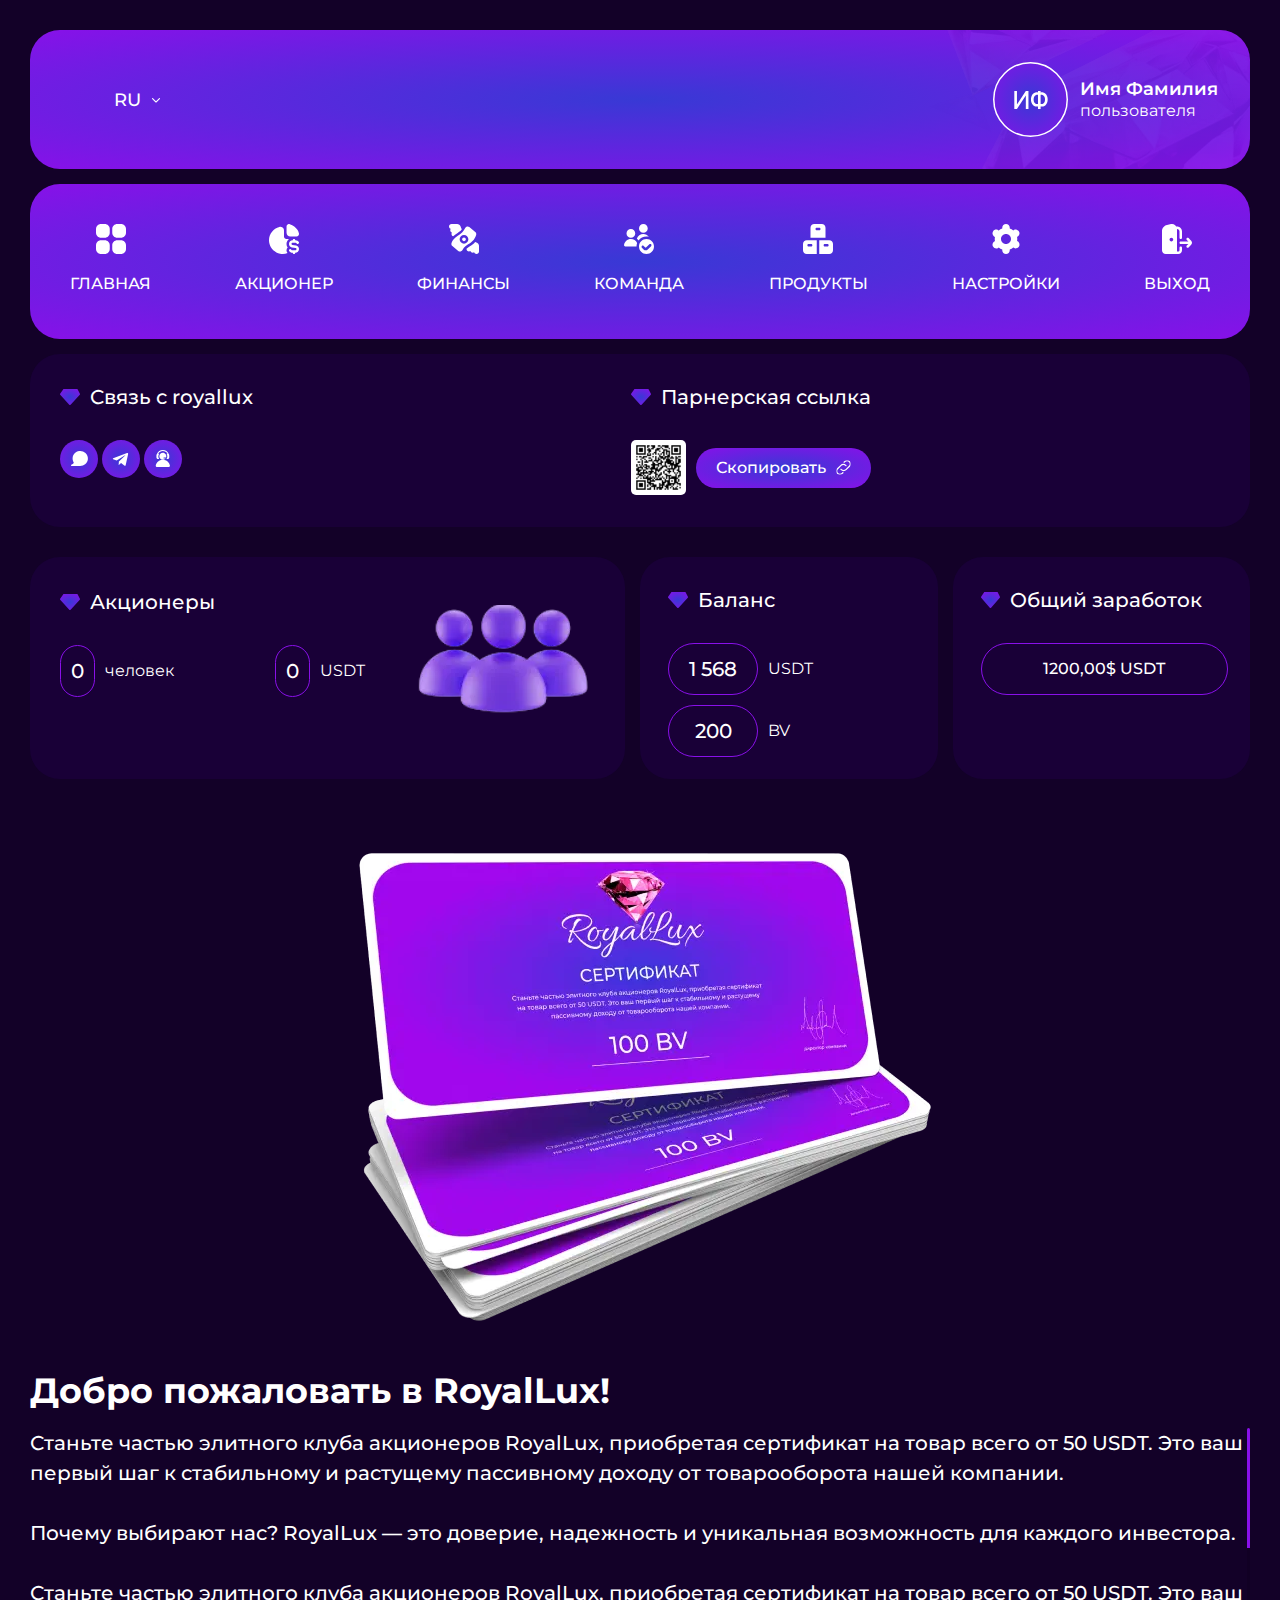
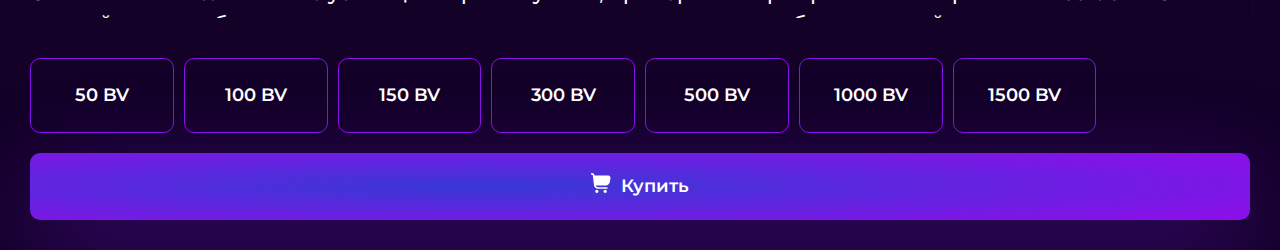
==== commit 4b106469: "Add files via upload" ====
--- a/about.html
+++ b/about.html
@@ -6,7 +6,7 @@
 	<meta charset="UTF-8">
 	<meta name="format-detection" content="telephone=no">
 	<!-- <style>body{opacity: 0;}</style> -->
-	<link rel="stylesheet" href="css/style.min.css?_v=20240916203916">
+	<link rel="stylesheet" href="css/style.min.css?_v=20240917141859">
 	<link rel="shortcut icon" href="favicon.ico">
 	<!-- <meta name="robots" content="noindex, nofollow"> -->
 	<meta name="viewport" content="width=device-width, initial-scale=1.0">
@@ -182,7 +182,222 @@
 	</section>
 	</main>
 	</div>
-	<script src="js/app.min.js?_v=20240916203916"></script>
+	<script src="js/app.min.js?_v=20240917141859"></script>
+
+	<div id="singin" aria-hidden="true" class="popup">
+		<div class="popup__wrapper">
+			<div class="popup__content">
+				<button data-close type="button" class="popup__close">
+					<svg width="16.000000" height="16.000000" viewBox="0 0 16 16" fill="none" xmlns="http://www.w3.org/2000/svg" xmlns:xlink="http://www.w3.org/1999/xlink">
+
+						<defs>
+							<clipPath id="clip7_792">
+								<rect id="close (5) 2" rx="-0.037379" width="15.925241" height="15.925241" transform="translate(0.037379 0.037379)" fill="white" fill-opacity="0" />
+							</clipPath>
+						</defs>
+						<rect id="close (5) 2" rx="-0.037379" width="15.925241" height="15.925241" transform="translate(0.037379 0.037379)" fill="#FFFFFF" fill-opacity="0" />
+						<g clip-path="url(#clip7_792)">
+							<path id="Vector" d="M0.82 16C0.61 16 0.4 15.91 0.24 15.75C-0.08 15.43 -0.08 14.91 0.24 14.59L14.59 0.24C14.91 -0.09 15.44 -0.09 15.76 0.24C16.08 0.56 16.08 1.08 15.76 1.4L1.4 15.75C1.24 15.91 1.03 16 0.82 16Z" fill="#000000" fill-opacity="1.000000" fill-rule="nonzero" />
+							<path id="Vector" d="M15.18 16C14.97 16 14.75 15.91 14.59 15.75L0.24 1.4C-0.08 1.08 -0.08 0.56 0.24 0.24C0.56 -0.09 1.08 -0.09 1.4 0.24L15.76 14.59C16.08 14.91 16.08 15.43 15.76 15.75C15.6 15.91 15.39 16 15.18 16Z" fill="#000000" fill-opacity="1.000000" fill-rule="nonzero" />
+						</g>
+					</svg>
+
+				</button>
+				<div class="popup__text">
+					<div class="popup__title">АВТОРИЗАЦИЯ</div>
+					<form action="#">
+						<input type="text" name="" id="" placeholder="Логин">
+						<input type="text" name="" id="" placeholder="Пароль">
+						<div class="popup__forgot">
+							<p>Забыли пароль?</p>
+							<a href="#">Восстановить</a>
+						</div>
+						<a href="#" class="popup__btn"><img src="img/in.svg" alt="">Войти в аккаунт</a>
+						<div class="popup__forgot">
+							<p>Нет аккаунта?</p>
+							<a href="#">Регистрация</a>
+						</div>
+					</form>
+				</div>
+			</div>
+		</div>
+	</div>
+
+	<div id="reg" aria-hidden="true" class="popup reg">
+		<div class="popup__wrapper">
+			<div class="popup__content">
+				<button data-close type="button" class="popup__close">
+					<svg width="16.000000" height="16.000000" viewBox="0 0 16 16" fill="none" xmlns="http://www.w3.org/2000/svg" xmlns:xlink="http://www.w3.org/1999/xlink">
+
+						<defs>
+							<clipPath id="clip7_792">
+								<rect id="close (5) 2" rx="-0.037379" width="15.925241" height="15.925241" transform="translate(0.037379 0.037379)" fill="white" fill-opacity="0" />
+							</clipPath>
+						</defs>
+						<rect id="close (5) 2" rx="-0.037379" width="15.925241" height="15.925241" transform="translate(0.037379 0.037379)" fill="#FFFFFF" fill-opacity="0" />
+						<g clip-path="url(#clip7_792)">
+							<path id="Vector" d="M0.82 16C0.61 16 0.4 15.91 0.24 15.75C-0.08 15.43 -0.08 14.91 0.24 14.59L14.59 0.24C14.91 -0.09 15.44 -0.09 15.76 0.24C16.08 0.56 16.08 1.08 15.76 1.4L1.4 15.75C1.24 15.91 1.03 16 0.82 16Z" fill="#000000" fill-opacity="1.000000" fill-rule="nonzero" />
+							<path id="Vector" d="M15.18 16C14.97 16 14.75 15.91 14.59 15.75L0.24 1.4C-0.08 1.08 -0.08 0.56 0.24 0.24C0.56 -0.09 1.08 -0.09 1.4 0.24L15.76 14.59C16.08 14.91 16.08 15.43 15.76 15.75C15.6 15.91 15.39 16 15.18 16Z" fill="#000000" fill-opacity="1.000000" fill-rule="nonzero" />
+						</g>
+					</svg>
+
+				</button>
+				<div class="popup__text">
+					<div class="popup__title">РЕГИСТРАЦИЯ</div>
+					<form action="#">
+						<div class="popup__flex">
+							<input type="text" name="" id="" placeholder="Логин">
+							<input type="text" name="" id="" placeholder="E-mail">
+						</div>
+						<div class="popup__flex">
+							<input type="text" name="" id="" placeholder="Пароль">
+							<input type="text" name="" id="" placeholder="Повторите пароль">
+						</div>
+						<input type="text" name="" id="" placeholder="Ваш партнер">
+						<a href="#" class="popup__btn"><img src="img/reg.svg" alt="">Регистрация</a>
+						<div class="popup__forgot">
+							<p>Есть аккаунт?</p>
+							<a href="#">Войти</a>
+						</div>
+					</form>
+				</div>
+			</div>
+		</div>
+	</div>
+
+	<div id="add" aria-hidden="true" class="popup add">
+		<div class="popup__wrapper">
+			<div class="popup__content">
+				<button data-close type="button" class="popup__close">
+					<svg width="16.000000" height="16.000000" viewBox="0 0 16 16" fill="none" xmlns="http://www.w3.org/2000/svg" xmlns:xlink="http://www.w3.org/1999/xlink">
+
+						<defs>
+							<clipPath id="clip7_792">
+								<rect id="close (5) 2" rx="-0.037379" width="15.925241" height="15.925241" transform="translate(0.037379 0.037379)" fill="white" fill-opacity="0" />
+							</clipPath>
+						</defs>
+						<rect id="close (5) 2" rx="-0.037379" width="15.925241" height="15.925241" transform="translate(0.037379 0.037379)" fill="#FFFFFF" fill-opacity="0" />
+						<g clip-path="url(#clip7_792)">
+							<path id="Vector" d="M0.82 16C0.61 16 0.4 15.91 0.24 15.75C-0.08 15.43 -0.08 14.91 0.24 14.59L14.59 0.24C14.91 -0.09 15.44 -0.09 15.76 0.24C16.08 0.56 16.08 1.08 15.76 1.4L1.4 15.75C1.24 15.91 1.03 16 0.82 16Z" fill="#000000" fill-opacity="1.000000" fill-rule="nonzero" />
+							<path id="Vector" d="M15.18 16C14.97 16 14.75 15.91 14.59 15.75L0.24 1.4C-0.08 1.08 -0.08 0.56 0.24 0.24C0.56 -0.09 1.08 -0.09 1.4 0.24L15.76 14.59C16.08 14.91 16.08 15.43 15.76 15.75C15.6 15.91 15.39 16 15.18 16Z" fill="#000000" fill-opacity="1.000000" fill-rule="nonzero" />
+						</g>
+					</svg>
+
+				</button>
+				<div class="popup__text">
+					<div class="popup__title">Пополнение счета</div>
+					<form action="#">
+						<label for="a">Сумма пополнения в USDT:</label>
+						<input type="text" name="a" id="" placeholder="57,00 USDT">
+						<label for="a">ПИН-код</label>
+						<div class="form__line">
+							<input autocomplete="off" type="password" name="form[]" placeholder="Пароль">
+							<button class="form__viewpass" type="button"></button>
+						</div>
+
+
+
+						<a href="#" class="popup__btn"><img src="img/add.svg" alt="">Пополнить баланс</a>
+
+					</form>
+				</div>
+			</div>
+		</div>
+	</div>
+
+	<div id="out" aria-hidden="true" class="popup out">
+		<div class="popup__wrapper">
+			<div class="popup__content">
+				<button data-close type="button" class="popup__close">
+					<svg width="16.000000" height="16.000000" viewBox="0 0 16 16" fill="none" xmlns="http://www.w3.org/2000/svg" xmlns:xlink="http://www.w3.org/1999/xlink">
+
+						<defs>
+							<clipPath id="clip7_792">
+								<rect id="close (5) 2" rx="-0.037379" width="15.925241" height="15.925241" transform="translate(0.037379 0.037379)" fill="white" fill-opacity="0" />
+							</clipPath>
+						</defs>
+						<rect id="close (5) 2" rx="-0.037379" width="15.925241" height="15.925241" transform="translate(0.037379 0.037379)" fill="#FFFFFF" fill-opacity="0" />
+						<g clip-path="url(#clip7_792)">
+							<path id="Vector" d="M0.82 16C0.61 16 0.4 15.91 0.24 15.75C-0.08 15.43 -0.08 14.91 0.24 14.59L14.59 0.24C14.91 -0.09 15.44 -0.09 15.76 0.24C16.08 0.56 16.08 1.08 15.76 1.4L1.4 15.75C1.24 15.91 1.03 16 0.82 16Z" fill="#000000" fill-opacity="1.000000" fill-rule="nonzero" />
+							<path id="Vector" d="M15.18 16C14.97 16 14.75 15.91 14.59 15.75L0.24 1.4C-0.08 1.08 -0.08 0.56 0.24 0.24C0.56 -0.09 1.08 -0.09 1.4 0.24L15.76 14.59C16.08 14.91 16.08 15.43 15.76 15.75C15.6 15.91 15.39 16 15.18 16Z" fill="#000000" fill-opacity="1.000000" fill-rule="nonzero" />
+						</g>
+					</svg>
+
+				</button>
+				<div class="popup__text">
+					<div class="popup__title">Вывод средств</div>
+					<form action="#">
+						<label for="a">Сумма пополнения в USDT:</label>
+						<input type="text" name="a" id="" placeholder="57,00 USDT">
+						<label for="a">ПИН-код</label>
+						<div class="form__line">
+							<input autocomplete="off" type="password" name="form[]" placeholder="Пароль">
+							<button class="form__viewpass" type="button"></button>
+						</div>
+						<label for="a">Реквизиты</label>
+						<div class="form__line">
+							<input autocomplete="off" type="text" name="form[]" placeholder="Номер карты">
+							<div class=" bgin" type="button"></div>
+						</div>
+
+
+						<a href="#" class="popup__btn"><img src="img/out.svg" alt="">Подать заявку</a>
+
+					</form>
+				</div>
+			</div>
+		</div>
+	</div>
+
+	<div id="lic" aria-hidden="true" class="popup lic">
+		<div class="popup__wrapper">
+			<div class="popup__content">
+				<button data-close type="button" class="popup__close">
+					<svg width="16.000000" height="16.000000" viewBox="0 0 16 16" fill="none" xmlns="http://www.w3.org/2000/svg" xmlns:xlink="http://www.w3.org/1999/xlink">
+
+						<defs>
+							<clipPath id="clip7_792">
+								<rect id="close (5) 2" rx="-0.037379" width="15.925241" height="15.925241" transform="translate(0.037379 0.037379)" fill="white" fill-opacity="0" />
+							</clipPath>
+						</defs>
+						<rect id="close (5) 2" rx="-0.037379" width="15.925241" height="15.925241" transform="translate(0.037379 0.037379)" fill="#FFFFFF" fill-opacity="0" />
+						<g clip-path="url(#clip7_792)">
+							<path id="Vector" d="M0.82 16C0.61 16 0.4 15.91 0.24 15.75C-0.08 15.43 -0.08 14.91 0.24 14.59L14.59 0.24C14.91 -0.09 15.44 -0.09 15.76 0.24C16.08 0.56 16.08 1.08 15.76 1.4L1.4 15.75C1.24 15.91 1.03 16 0.82 16Z" fill="#000000" fill-opacity="1.000000" fill-rule="nonzero" />
+							<path id="Vector" d="M15.18 16C14.97 16 14.75 15.91 14.59 15.75L0.24 1.4C-0.08 1.08 -0.08 0.56 0.24 0.24C0.56 -0.09 1.08 -0.09 1.4 0.24L15.76 14.59C16.08 14.91 16.08 15.43 15.76 15.75C15.6 15.91 15.39 16 15.18 16Z" fill="#000000" fill-opacity="1.000000" fill-rule="nonzero" />
+						</g>
+					</svg>
+
+				</button>
+				<div class="popup__text">
+					<div class="popup__title">Купить лицензию</div>
+					<div class="popup__desc">Купить лицензию в RoyalLux - это лучший выбор!</div>
+					<form action="#">
+						<label for="a">Валюта:</label>
+						<select name="form[]" data-class-modif="form">
+							<option value="1" selected>USDT</option>
+							<option value="2">TRON</option>
+							<option value="3">Etherum</option>
+						</select>
+						<label for="a">Сумма инвестирования</label>
+						<div class="form__line">
+							<input autocomplete="off" type="text" name="form[]" placeholder="Номер карты">
+							<div class=" bgin" type="button"></div>
+						</div>
+						<label for="a">ПИН-код</label>
+						<div class="form__line">
+							<input autocomplete="off" type="password" name="form[]" placeholder="Пароль">
+							<button class="form__viewpass" type="button"></button>
+						</div>
+
+
+
+						<a href="#" class="popup__btn"><img src="img/lic.svg" alt="">Купить лицензию</a>
+
+					</form>
+				</div>
+			</div>
+		</div>
+	</div>
 </body>
 
 </html>--- a/css/style.min.css
+++ b/css/style.min.css
@@ -1 +1 @@
-@import url('https://fonts.googleapis.com/css2?family=Montserrat:ital,wght@0,100..900; 1,100..900&display=swap');*{padding:0;margin:0;border:0}*,*::after,*::before{box-sizing:border-box}*::after,*::before{display:inline-block}body,html{height:100%;min-width:380px}body{color:#fff;line-height:1;font-family:Montserrat,sans-serif;font-size:1rem;-ms-text-size-adjust:100%;-moz-text-size-adjust:100%;-webkit-text-size-adjust:100%;-webkit-font-smoothing:antialiased;-moz-osx-font-smoothing:grayscale}button,input,textarea{font-family:Montserrat,sans-serif;font-size:inherit;line-height:inherit;color:inherit;background-color:rgba(0,0,0,0)}input,textarea{width:100%}label{display:inline-block}button,option,select{cursor:pointer}a{display:inline-block;color:inherit;text-decoration:none}ul li{list-style:none}img{vertical-align:top}h1,h2,h3,h4,h5,h6{font-weight:inherit;font-size:inherit}.lock body{overflow:hidden;touch-action:none;-ms-scroll-chaining:none;overscroll-behavior:none}.wrapper{min-height:100%;display:flex;flex-direction:column;overflow:hidden}@supports (overflow:clip){.wrapper{overflow:clip}}.wrapper>main{flex:1 1 auto}.wrapper>*{min-width:0}[class*=__container]{max-width:91.875rem;margin:0 auto;padding:0 .9375rem}[class*="--gc"]{display:grid;min-width:0;grid-template-columns:.9375rem 1fr minmax(auto,90rem) 1fr .9375rem}[class*="--gc"]>*{min-width:0;grid-column:3/4}.select{min-width:0;position:relative}.select__body{position:relative}.select__title{color:inherit;text-align:left;cursor:pointer;width:100%;border-radius:4px;font-weight:500;font-size:18px}.select__value{display:flex;min-width:0;align-items:center;height:1.875rem;padding:0 .9375rem;gap:.625rem}.select__value>*{flex:1 1 auto}.select__value:after{content:url(../img/arrow.svg);align-self:stretch;flex:0 0 10px;transition:all .3s ease 0s;display:flex;justify-content:center;align-items:center;position:relative;bottom:3px}._select-open .select__value:after{-webkit-transform:rotate(-180deg);transform:rotate(-180deg);bottom:0}.select__value._select-pseudo-label::before{content:attr(data-pseudo-label);opacity:.5}.select__content{flex:1 1 auto;text-overflow:ellipsis;white-space:nowrap}.select__text{flex:1 1 auto;overflow:hidden;text-overflow:ellipsis;white-space:nowrap}.select__input{width:100%;background-color:rgba(0,0,0,0);height:100%}.select__options{color:#000;position:absolute;top:calc(100% - .0625rem);border-radius:0 0 4px 4px;min-width:100%;left:0;background-color:#fff;border:1px solid #d9d9d9;border-top:0;padding:10px 0 5px 0}.select__scroll{overflow-y:auto;overflow-x:hidden;max-height:12.5rem}.select__option{width:100%;text-align:left;cursor:pointer;padding:5px 15px;color:inherit}.select__option._select-selected{background-color:#eee}.select__row{display:inline-flex;align-items:center}.select--show-top .select__options{top:auto;bottom:calc(100% - .0625rem);border:1px solid #d9d9d9;border-bottom:0;border-radius:4px 4px 0 0;padding:5px 0 10px 0}._select-tag{cursor:pointer}.quantity{width:88px;height:40px;display:flex;border:1px solid #fff;border-radius:100px}.quantity__button{flex:0 0 30px;position:relative;cursor:pointer}.quantity__button::after,.quantity__button::before{content:"";position:absolute;top:50%;left:50%;transition:all .3s ease 0s;margin:0 0 0 -4.5px;background-color:#fff;width:9px;height:1px;font-size:18px}.quantity__button--plus::before{-webkit-transform:rotate(-90deg);transform:rotate(-90deg)}.quantity__input{flex:1 1 auto}.quantity__input input{height:100%;color:#fff;font-size:18px;width:100%;text-align:center}.menu__body{background:rgba(52,37,97,.87);-webkit-backdrop-filter:blur(50px);backdrop-filter:blur(50px);display:flex;flex-direction:column;justify-content:center;position:fixed;width:400px;height:100%;left:-100%;top:0;z-index:3;overflow:auto;padding:3.125rem .9375rem .9375rem 1.875rem;transition:left .3s}.menu__body .header__soc{padding:0;margin:50px 0}.menu__body .header__top-item span{display:none}.menu__body::before{content:"";position:fixed;width:100%;height:4.375rem;left:-100%;top:0;transition:left .3s;z-index:3}.menu-open .menu__body{left:0}.menu-open .menu__body::before{left:0}.menu__body ul{position:relative;font-weight:500;font-size:20px;line-height:300%;text-transform:uppercase;margin-top:50px}.menu__body ul::after{content:url(../img/line.svg);position:absolute;top:-75px}.icon-menu{display:none;display:block;position:relative;width:1.875rem;height:1.125rem;z-index:5}.icon-menu span,.icon-menu::after,.icon-menu::before{content:"";transition:all .3s ease 0s;right:0;position:absolute;width:100%;height:.125rem;background-color:#fff}.icon-menu::before{top:0}.icon-menu::after{bottom:0}.icon-menu span{top:calc(50% - .0625rem)}.menu-open .icon-menu span{width:0}.menu-open .icon-menu::before{top:calc(50% - .0625rem);-webkit-transform:rotate(-45deg);transform:rotate(-45deg)}.menu-open .icon-menu::after{bottom:calc(50% - .0625rem);-webkit-transform:rotate(45deg);transform:rotate(45deg)}.ibg{width:100%;height:100%;-o-object-fit:cover;object-fit:cover}.ibg--top{-o-object-position:top;object-position:top}.ibg--bottom{-o-object-position:bottom;object-position:bottom}.ibg--left{-o-object-position:left;object-position:left}.ibg--right{-o-object-position:right;object-position:right}.ibg--contain{-o-object-fit:contain;object-fit:contain}h3{font-weight:700;font-size:40px;text-transform:uppercase;text-align:center;margin-top:30px;margin-bottom:2px}.bgcolor{background:#130128}.fiol{background:radial-gradient(72% 72% at 50% 50%,#9f03ff,#b110e9 100%)!important}.left img{margin-left:10px}.header{background:radial-gradient(50% 50% at 50% 50%,#3839d5 0,#8910e9 100%);padding:58.5px 0;position:relative}.header::after{content:"ROYALLUX";display:flex;flex-direction:column;justify-content:center;width:100%;height:100%;position:absolute;top:0;z-index:0;left:0;font-weight:800;font-size:360px;text-transform:uppercase;text-align:center;background:linear-gradient(180deg,rgba(255,255,255,.1) 0,rgba(255,255,255,0) 100%);background-clip:text;-webkit-background-clip:text;-webkit-text-fill-color:transparent}.header__n{display:flex;align-items:center;justify-content:flex-end;gap:50px}.header__top{position:relative;z-index:2}.header__top-item{display:flex;align-items:center;gap:15px;font-weight:500;font-size:18px;position:relative;z-index:2}.header__soc{position:absolute;left:15px;top:calc(50% - 120px);-webkit-backdrop-filter:blur(20px);backdrop-filter:blur(20px);background:linear-gradient(180deg,rgba(255,255,255,.29) 0,rgba(255,255,255,.29) 100%);padding:35px 24px;border-radius:100px;display:flex;flex-direction:column;align-items:center;gap:20px;z-index:1}.header__main{position:relative;z-index:1;text-align:center}.header__main h2{font-weight:500;font-size:40px;text-transform:uppercase;text-align:center;margin-top:45px;margin-bottom:20px}.header__bottom{position:relative;margin-top:220px;z-index:1}.header__bottom-content{display:flex;justify-content:space-between}.header__bottom-item{border-radius:40px;border:10px solid rgba(255,255,255,.07);padding:30px 30px;display:flex;align-items:center;gap:18px;position:relative}.header__bottom-item p:first-child{font-weight:700;font-size:30px;text-transform:uppercase}.header__bottom-item p:last-of-type{font-weight:500;font-size:20px;line-height:150%;margin-top:15px;max-width:398px}.header__bottom-item:last-child{padding-right:150px}.header__bottom-item:last-child img{position:absolute;right:0}.header__br{text-align:center;position:absolute;width:100%;left:0;top:210px}.header__block a{font-weight:700;font-size:20px;line-height:150%;text-decoration:underline;-webkit-text-decoration-skip-ink:none;text-decoration-skip-ink:none;margin-top:15px;display:flex;align-items:center;gap:10px}.header__arrow{background:radial-gradient(50% 50% at 50% 50%,#3839d5 0,#8910e9 100%);width:54px;height:54px;-webkit-transform:rotate(45deg);transform:rotate(45deg);display:flex;flex-direction:column;justify-content:center;align-items:center;position:relative;left:calc(50% - 27px);top:-27px;border-radius:12px;cursor:pointer}.header__arrow img{-webkit-transform:rotate(-45deg);transform:rotate(-45deg)}.footer{padding:23px;background:#2f215a}.footer__content{display:flex;justify-content:space-between;align-items:center}.footer__content ul{font-weight:500;font-size:18px}.footer__item{display:flex;align-items:center;gap:50px}body{background:#342561}.about{padding:150px 0}.about__content{display:flex;justify-content:space-between;align-items:center}.about__untitle{font-weight:700;font-size:35px;margin-bottom:9px}.about__text{font-weight:500;font-size:20px;line-height:150%;margin-bottom:40px}.about__item:first-child{flex:0 0 50%}.about img{max-width:100%;width:100%}.about__btns{display:flex;align-items:center;gap:20px}.about__btns a:first-child{background:radial-gradient(72.22% 72.22% at 50.88% 50%,#3839d5 0,#8910e9 100%);position:relative;overflow:hidden;padding:30px 5rem;padding-left:8.125rem;font-weight:600;font-size:20px;line-height:125%;text-align:center;border-radius:10px}.about__btns a:first-child img{position:absolute;top:0;bottom:0;height:100%;left:-46%}.about__btns a:last-child{font-size:20px;line-height:125%;text-transform:uppercase;font-weight:600;display:flex;align-items:center;gap:10px}.com{text-align:center}.com__content{padding-top:50px;display:grid;grid-template-columns:repeat(5,1fr);gap:40px}.com__container{position:relative}.com__name{font-weight:500;font-size:20px;line-height:150%;text-transform:uppercase;text-align:center;margin-top:30px;margin-bottom:15px}.com__prof{background:radial-gradient(3299.75% 169.96% at 50% 50%,#3839d5 0,#8910e9 100%);font-weight:500;font-size:16px;line-height:187%;border-radius:100px}.prod{text-align:center;padding:150px 0}.prod__content{margin-top:50px}.prod__name{font-weight:600;font-size:20px;line-height:150%;text-align:left;margin-top:30px;margin-bottom:20px}.prod__desc{font-weight:400;font-size:18px;line-height:156%;text-align:left}.prod__flex{display:flex;justify-content:space-between;align-items:center;margin-top:80px}.prod__price{font-weight:600;font-size:25px;line-height:112%}.prod__buy{box-shadow:0 30px 100px 0 rgba(118,26,229,.4);border-radius:10px;background:radial-gradient(73.47% 73.71% at 37.02% 50%,#3839d5 0,#8910e9 100%);display:block;padding:20px;text-align:center;margin-top:20px;justify-content:center;gap:10px;font-weight:600;font-size:18px;line-height:139%;opacity:.25;align-items:center;display:flex;transition:opacity .2s}.prod__buy:hover{opacity:1}.prod__buy::before{content:url(../img/btn.svg)}.swiper-pagination2{position:relative;top:20px}.part{text-align:center;padding-bottom:150px}.part__content{display:grid;grid-template-columns:repeat(2,1fr);text-align:left;margin-top:50px}.part__scroll{font-weight:500;font-size:20px;line-height:150%}.part__scroll p{margin-bottom:30px}.part__untitle{font-weight:700;font-size:35px;margin-bottom:20px}.part input[type=radio]{display:none}.part input+label{cursor:pointer;font-weight:600;font-size:18px;line-height:139%;text-transform:uppercase;text-align:center;padding:24px;border-radius:10px;border:1px solid #8910e9}.part input:checked+label{background:radial-gradient(50% 50% at 50% 50%,#3839d5 0,#8910e9 100%)}.part__inputs{display:grid;grid-template-columns:repeat(5,1fr);gap:10px;margin-top:40px}.part__buy{box-shadow:0 30px 100px 0 rgba(118,26,229,.4);border-radius:10px;background:radial-gradient(73.47% 73.71% at 37.02% 50%,#3839d5 0,#8910e9 100%);display:block;padding:20px;text-align:center;margin-top:20px;justify-content:center;gap:10px;font-weight:600;font-size:18px;line-height:139%;align-items:center;display:flex}.part__buy::before{content:url(../img/btn.svg)}.part__item:last-child{align-self:flex-end;text-align:right}.part__item:last-child img{max-width:100%}.simplebar-wrapper{height:190px!important}.sert{text-align:center;padding-bottom:150px}.sert__desc{font-weight:500;font-size:20px;line-height:150%;margin:0 auto;max-width:920px;margin-top:10px}.sert__content{margin-top:50px;display:grid;grid-template-columns:repeat(2,1fr);gap:30px}.sert__item img{max-width:100%;width:100%}.cab{height:100%}.cab__wrapper{padding:30px}.cab__content{display:flex;justify-content:space-between;gap:15px}.cab__logo{z-index:1}.cab__item:first-child{flex:0 0 792px}.cab__item:last-child{flex:1}.cab__profile{border-radius:30px;background:radial-gradient(72% 72% at 50% 50%,#3839d5,#8910e9 100%);padding:32px;display:flex;align-items:center;justify-content:space-between;position:relative;overflow:hidden}.cab .select{margin:0 0 0 37px}.cab__nav{display:flex;align-items:center;gap:12px;justify-content:flex-end;flex:1;z-index:1}.cab__load{cursor:pointer}.cab__info{font-size:18px;font-weight:600}.cab__info span{font-size:16px;font-weight:400;margin-top:5px;display:block}.cab__op{position:absolute;right:-278px;top:-224px;bottom:0;z-index:0}.cab__menu{background:radial-gradient(72% 72% at 50% 50%,#3839d5,#8910e9 100%);padding:40px;display:flex;justify-content:space-between;align-items:center;font-size:16px;font-weight:500;line-height:30px;letter-spacing:0;text-align:center;text-transform:uppercase;border-radius:30px;padding-bottom:0}.cab__menu-item{position:relative;padding-bottom:40px}.cab__menu-item::after{content:"";width:0;height:2px;border-radius:100px;background:#fff;left:0;bottom:0;right:0;position:absolute;transition:width .3s}.cab__menu-item:hover img{opacity:.7}.cab__menu-item:hover::after{width:100%}.cab__menu img{margin-bottom:15px;transition:opacity .3s}.cab__link{background:#190037;display:flex;justify-content:space-between;padding-left:30px;border-radius:30px;margin-top:15px}.cab__link-title{font-size:20px;font-weight:500;line-height:30px;display:flex;align-items:center;gap:10px;margin-top:28px;margin-bottom:28px}.cab__link-block{display:flex;align-items:center;gap:10px}.cab__link-block a{font-size:16px;font-weight:500;line-height:30px;border-radius:100px;display:flex;align-items:center;gap:10px;padding:5px 20px;background:radial-gradient(72% 72% at 50% 50%,#3839d5,#8910e9 100%)}.cab__bal{display:grid;grid-template-columns:1fr 1fr 1fr 219px;gap:15px;margin-top:15px}.cab__bal-item{border-radius:30px;-webkit-backdrop-filter:blur(50px);backdrop-filter:blur(50px);background:#190037;padding:0 22px 22px 28px}.cab__bal-item:last-child .cab__col{font-size:16px;max-width:100%}.cab__col{font-size:20px;font-weight:500;line-height:30px;border-radius:100px;border:1px solid #8910e9;padding:10px;max-width:90px;width:100%;text-align:center}.cab__flex{display:flex;gap:10px;align-items:center}.cab__str{background:#190037;padding:30px;margin-top:15px;border-radius:30px}.cab__str .cab__link-title{margin-top:0}.cab__str-com[data-simplebar]{margin-bottom:-60px!important}.cab__str-com .simplebar-track.simplebar-horizontal{height:2px;bottom:60px}.cab__str-com .simplebar-content{display:flex;gap:30px;max-width:734px}.cab__str-com .simplebar-content::before{display:none}.cab__str-item{text-align:center;position:relative}.cab__str-item::after{content:url(../img/next.svg);max-width:100%;position:absolute;top:calc(50% - 9px);right:-18px}.cab__str-item:last-child::after{display:none}.cab__com-name{font-size:16px;font-weight:500;line-height:30px;border-radius:100px;background:radial-gradient(2470.48% 169.94% at 50% 50%,#3839d5,#8910e9 100%);padding:0 26px}.cab__prig{border-radius:30px;-webkit-backdrop-filter:blur(50px);backdrop-filter:blur(50px);background:#190037;margin-top:15px;padding:30px}.cab__prig-top{display:grid;grid-template-columns:1fr 2fr 2fr 2fr 3fr 2fr 2fr;padding:0 24px 0 24px;align-items:center;margin-bottom:40px}.cab__prig .cab__link-title{margin-top:0}.cab__prig-block{border-radius:20px;background:linear-gradient(176.16deg,rgba(41,3,87,.4) 15.776%,rgba(41,3,87,0) 116.588%);padding:18px 20px;display:grid;grid-template-columns:1fr 2fr 2fr 2fr 3fr 2fr 2fr;align-items:center;margin-bottom:10px}.cab__prig-block:last-child{margin-bottom:0}.cab__prig-item{font-size:14px;font-weight:700;line-height:21px}.cab__prig-list{font-size:16px;font-weight:500;line-height:21px}.cab__prig-content{min-height:270px}.cab__prig-content .simplebar-track.simplebar-horizontal{visibility:hidden!important}.cab__prig-prof{border-radius:50%;width:48px;height:48px;display:flex;flex-direction:column;justify-content:center;align-items:center;background:radial-gradient(72% 72% at 50% 50%,#3839d5,#8910e9 100%)}.prof__top{background:radial-gradient(72% 72% at 50% 50%,#3839d5,#8910e9 100%);position:relative;display:flex;align-items:center;height:80px;padding:0 30px;display:none}.prof__top .menu__body{width:100%;background:#130128;padding:0 30px;justify-content:flex-start;padding-top:100px!important;overflow:hidden;overflow-y:visible}.prof__logo{display:block;position:absolute;right:calc(50% - 115px)}.prof__logo img{max-width:230px;width:100%}.home__group{border-radius:30px;padding:30px;-webkit-backdrop-filter:blur(50px);backdrop-filter:blur(50px);background:#190037}.home__group-item{display:flex;justify-content:space-between;gap:30px;align-items:flex-start}.home__group-item img{position:relative;top:-40px;margin-bottom:-40px}.home__group .cab__link-title{margin-top:0}.home .cab__bal{grid-template-columns:2fr 1fr 1fr}.home .cab__link{padding-bottom:32px}.home .cab__prig-block{display:flex;justify-content:space-between}.home .cab__prig-block span{display:block;font-weight:700}.home__block{height:370px}.home__act{border-radius:30px;margin-top:15px;-webkit-backdrop-filter:blur(50px);backdrop-filter:blur(50px);background:#190037;padding:30px}.home__act .cab__link-title{margin-top:0}.home__info{border-radius:30px;margin-top:15px;-webkit-backdrop-filter:blur(50px);backdrop-filter:blur(50px);background:#190037;padding:30px;height:calc(100% - 410px)}.home__info .cab__link-title{margin-top:0}.home__group-flex{display:flex;align-items:center;flex:1;justify-content:space-between}.home__info-item{display:flex;align-items:center;gap:15px;margin-top:60px}.home__info-item .prod__buy::before{display:none}.home__info-content{display:grid;grid-template-columns:repeat(4,1fr);gap:50px}.home__info-content p:first-of-type{font-size:16px;font-weight:700;line-height:21px;margin-bottom:15px}.home__info-content p:last-of-type{font-size:20px;font-weight:500;line-height:30px}.swiper{overflow:hidden}.swiper-initialized{touch-action:pan-y}.swiper-wrapper{width:100%;height:100%;box-sizing:content-box;display:flex;position:relative}.swiper-vertical .swiper-wrapper{flex-direction:column}.swiper-autoheight .swiper-wrapper{align-items:flex-start}.swiper-initialized .swiper-slide{flex-shrink:0}.swiper-android .swiper-slide,.swiper-android .swiper-wrapper{-webkit-transform:translate3d(0,0,0);transform:translate3d(0,0,0)}.swiper-button-lock{display:none!important}@font-face{font-family:swiper-icons;src:url("data:application/font-woff;charset=utf-8;base64, [base64]//wADZ2x5ZgAAAywAAADMAAAD2MHtryVoZWFkAAABbAAAADAAAAA2E2+eoWhoZWEAAAGcAAAAHwAAACQC9gDzaG10eAAAAigAAAAZAAAArgJkABFsb2NhAAAC0AAAAFoAAABaFQAUGG1heHAAAAG8AAAAHwAAACAAcABAbmFtZQAAA/gAAAE5AAACXvFdBwlwb3N0AAAFNAAAAGIAAACE5s74hXjaY2BkYGAAYpf5Hu/j+W2+MnAzMYDAzaX6QjD6/4//Bxj5GA8AuRwMYGkAPywL13jaY2BkYGA88P8Agx4j+/8fQDYfA1AEBWgDAIB2BOoAeNpjYGRgYNBh4GdgYgABEMnIABJzYNADCQAACWgAsQB42mNgYfzCOIGBlYGB0YcxjYGBwR1Kf2WQZGhhYGBiYGVmgAFGBiQQkOaawtDAoMBQxXjg/wEGPcYDDA4wNUA2CCgwsAAAO4EL6gAAeNpj2M0gyAACqxgGNWBkZ2D4/wMA+xkDdgAAAHjaY2BgYGaAYBkGRgYQiAHyGMF8FgYHIM3DwMHABGQrMOgyWDLEM1T9/w8UBfEMgLzE////P/5//f/V/xv+r4eaAAeMbAxwIUYmIMHEgKYAYjUcsDAwsLKxc3BycfPw8jEQA/[base64]/uznmfPFBNODM2K7MTQ45YEAZqGP81AmGGcF3iPqOop0r1SPTaTbVkfUe4HXj97wYE+yNwWYxwWu4v1ugWHgo3S1XdZEVqWM7ET0cfnLGxWfkgR42o2PvWrDMBSFj/IHLaF0zKjRgdiVMwScNRAoWUoH78Y2icB/yIY09An6AH2Bdu/UB+yxopYshQiEvnvu0dURgDt8QeC8PDw7Fpji3fEA4z/PEJ6YOB5hKh4dj3EvXhxPqH/SKUY3rJ7srZ4FZnh1PMAtPhwP6fl2PMJMPDgeQ4rY8YT6Gzao0eAEA409DuggmTnFnOcSCiEiLMgxCiTI6Cq5DZUd3Qmp10vO0LaLTd2cjN4fOumlc7lUYbSQcZFkutRG7g6JKZKy0RmdLY680CDnEJ+UMkpFFe1RN7nxdVpXrC4aTtnaurOnYercZg2YVmLN/d/gczfEimrE/fs/bOuq29Zmn8tloORaXgZgGa78yO9/cnXm2BpaGvq25Dv9S4E9+5SIc9PqupJKhYFSSl47+Qcr1mYNAAAAeNptw0cKwkAAAMDZJA8Q7OUJvkLsPfZ6zFVERPy8qHh2YER+3i/BP83vIBLLySsoKimrqKqpa2hp6+jq6RsYGhmbmJqZSy0sraxtbO3sHRydnEMU4uR6yx7JJXveP7WrDycAAAAAAAH//wACeNpjYGRgYOABYhkgZgJCZgZNBkYGLQZtIJsFLMYAAAw3ALgAeNolizEKgDAQBCchRbC2sFER0YD6qVQiBCv/H9ezGI6Z5XBAw8CBK/m5iQQVauVbXLnOrMZv2oLdKFa8Pjuru2hJzGabmOSLzNMzvutpB3N42mNgZGBg4GKQYzBhYMxJLMlj4GBgAYow/P/PAJJhLM6sSoWKfWCAAwDAjgbRAAB42mNgYGBkAIIbCZo5IPrmUn0hGA0AO8EFTQAA");font-weight:400;font-style:normal}:root{--swiper-theme-color:#007aff}.swiper{margin-left:auto;margin-right:auto;position:relative;overflow:hidden;list-style:none;padding:0;z-index:1}.swiper-vertical>.swiper-wrapper{flex-direction:column}.swiper-wrapper{position:relative;width:100%;height:100%;z-index:1;display:flex;transition-property:-webkit-transform;transition-property:transform;transition-property:transform,-webkit-transform;box-sizing:content-box}.swiper-android .swiper-slide,.swiper-wrapper{-webkit-transform:translate3d(0,0,0);transform:translate3d(0,0,0)}.swiper-pointer-events{touch-action:pan-y}.swiper-pointer-events.swiper-vertical{touch-action:pan-x}.swiper-slide{flex-shrink:0;width:100%;height:100%;position:relative;transition-property:-webkit-transform;transition-property:transform;transition-property:transform,-webkit-transform}.swiper-slide-invisible-blank{visibility:hidden}.swiper-autoheight,.swiper-autoheight .swiper-slide{height:auto}.swiper-autoheight .swiper-wrapper{align-items:flex-start;transition-property:height,-webkit-transform;transition-property:transform,height;transition-property:transform,height,-webkit-transform}.swiper-3d,.swiper-3d.swiper-css-mode .swiper-wrapper{-webkit-perspective:1200px;perspective:1200px}.swiper-3d .swiper-cube-shadow,.swiper-3d .swiper-slide,.swiper-3d .swiper-slide-shadow,.swiper-3d .swiper-slide-shadow-bottom,.swiper-3d .swiper-slide-shadow-left,.swiper-3d .swiper-slide-shadow-right,.swiper-3d .swiper-slide-shadow-top,.swiper-3d .swiper-wrapper{-webkit-transform-style:preserve-3d;transform-style:preserve-3d}.swiper-3d .swiper-slide-shadow,.swiper-3d .swiper-slide-shadow-bottom,.swiper-3d .swiper-slide-shadow-left,.swiper-3d .swiper-slide-shadow-right,.swiper-3d .swiper-slide-shadow-top{position:absolute;left:0;top:0;width:100%;height:100%;pointer-events:none;z-index:10}.swiper-3d .swiper-slide-shadow{background:rgba(0,0,0,.15)}.swiper-3d .swiper-slide-shadow-left{background-image:linear-gradient(to left,rgba(0,0,0,.5),rgba(0,0,0,0))}.swiper-3d .swiper-slide-shadow-right{background-image:linear-gradient(to right,rgba(0,0,0,.5),rgba(0,0,0,0))}.swiper-3d .swiper-slide-shadow-top{background-image:linear-gradient(to top,rgba(0,0,0,.5),rgba(0,0,0,0))}.swiper-3d .swiper-slide-shadow-bottom{background-image:linear-gradient(to bottom,rgba(0,0,0,.5),rgba(0,0,0,0))}.swiper-css-mode>.swiper-wrapper{overflow:auto;scrollbar-width:none;-ms-overflow-style:none}.swiper-css-mode>.swiper-wrapper::-webkit-scrollbar{display:none}.swiper-css-mode>.swiper-wrapper>.swiper-slide{scroll-snap-align:start start}.swiper-horizontal.swiper-css-mode>.swiper-wrapper{-ms-scroll-snap-type:x mandatory;scroll-snap-type:x mandatory}.swiper-vertical.swiper-css-mode>.swiper-wrapper{-ms-scroll-snap-type:y mandatory;scroll-snap-type:y mandatory}.swiper-centered>.swiper-wrapper::before{content:"";flex-shrink:0;order:9999}.swiper-centered.swiper-horizontal>.swiper-wrapper>.swiper-slide:first-child{-webkit-margin-start:var(--swiper-centered-offset-before);margin-inline-start:var(--swiper-centered-offset-before)}.swiper-centered.swiper-horizontal>.swiper-wrapper::before{height:100%;min-height:1px;width:var(--swiper-centered-offset-after)}.swiper-centered.swiper-vertical>.swiper-wrapper>.swiper-slide:first-child{-webkit-margin-before:var(--swiper-centered-offset-before);margin-block-start:var(--swiper-centered-offset-before)}.swiper-centered.swiper-vertical>.swiper-wrapper::before{width:100%;min-width:1px;height:var(--swiper-centered-offset-after)}.swiper-centered>.swiper-wrapper>.swiper-slide{scroll-snap-align:center center}.swiper-virtual.swiper-css-mode .swiper-wrapper::after{content:"";position:absolute;left:0;top:0;pointer-events:none}.swiper-virtual.swiper-css-mode.swiper-horizontal .swiper-wrapper::after{height:1px;width:var(--swiper-virtual-size)}.swiper-virtual.swiper-css-mode.swiper-vertical .swiper-wrapper::after{width:1px;height:var(--swiper-virtual-size)}:root{--swiper-navigation-size:44px}.swiper-button-next,.swiper-button-prev{position:absolute;top:50%;width:calc(var(--swiper-navigation-size)/44*27);height:var(--swiper-navigation-size);margin-top:calc(0px - var(--swiper-navigation-size)/ 2);z-index:10;cursor:pointer;display:flex;align-items:center;justify-content:center;color:var(--swiper-navigation-color,var(--swiper-theme-color))}.swiper-button-next.swiper-button-disabled,.swiper-button-prev.swiper-button-disabled{opacity:.35;cursor:auto;pointer-events:none}.swiper-button-next:after,.swiper-button-prev:after{font-family:swiper-icons;font-size:var(--swiper-navigation-size);letter-spacing:0;text-transform:none;font-variant:initial;line-height:1}.swiper-button-prev,.swiper-rtl .swiper-button-next{left:10px;right:auto}.swiper-button-prev:after,.swiper-rtl .swiper-button-next:after{content:"prev"}.swiper-button-next,.swiper-rtl .swiper-button-prev{right:10px;left:auto}.swiper-button-next:after,.swiper-rtl .swiper-button-prev:after{content:"next"}.swiper-button-lock{display:none}.swiper-pagination{position:absolute;text-align:center;transition:.3s opacity;-webkit-transform:translate3d(0,0,0);transform:translate3d(0,0,0);z-index:10}.swiper-pagination.swiper-pagination-hidden{opacity:0}.swiper-horizontal>.swiper-pagination-bullets,.swiper-pagination-bullets.swiper-pagination-horizontal,.swiper-pagination-custom,.swiper-pagination-fraction{bottom:10px;left:0;width:100%}.swiper-pagination-bullets-dynamic{overflow:hidden;font-size:0}.swiper-pagination-bullets-dynamic .swiper-pagination-bullet{-webkit-transform:scale(.33);transform:scale(.33);position:relative}.swiper-pagination-bullets-dynamic .swiper-pagination-bullet-active{-webkit-transform:scale(1);transform:scale(1)}.swiper-pagination-bullets-dynamic .swiper-pagination-bullet-active-main{-webkit-transform:scale(1);transform:scale(1)}.swiper-pagination-bullets-dynamic .swiper-pagination-bullet-active-prev{-webkit-transform:scale(.66);transform:scale(.66)}.swiper-pagination-bullets-dynamic .swiper-pagination-bullet-active-prev-prev{-webkit-transform:scale(.33);transform:scale(.33)}.swiper-pagination-bullets-dynamic .swiper-pagination-bullet-active-next{-webkit-transform:scale(.66);transform:scale(.66)}.swiper-pagination-bullets-dynamic .swiper-pagination-bullet-active-next-next{-webkit-transform:scale(.33);transform:scale(.33)}.swiper-pagination-bullet{width:var(--swiper-pagination-bullet-width,var(--swiper-pagination-bullet-size,8px));height:var(--swiper-pagination-bullet-height,var(--swiper-pagination-bullet-size,8px));display:inline-block;border-radius:50%;background:var(--swiper-pagination-bullet-inactive-color,#000);opacity:var(--swiper-pagination-bullet-inactive-opacity,.2)}button.swiper-pagination-bullet{border:none;margin:0;padding:0;box-shadow:none;-webkit-appearance:none;appearance:none}.swiper-pagination-clickable .swiper-pagination-bullet{cursor:pointer}.swiper-pagination-bullet:only-child{display:none!important}.swiper-pagination-bullet-active{opacity:var(--swiper-pagination-bullet-opacity,1);background:var(--swiper-pagination-color,var(--swiper-theme-color))}.swiper-pagination-vertical.swiper-pagination-bullets,.swiper-vertical>.swiper-pagination-bullets{right:10px;top:50%;-webkit-transform:translate3d(0,-50%,0);transform:translate3d(0,-50%,0)}.swiper-pagination-vertical.swiper-pagination-bullets .swiper-pagination-bullet,.swiper-vertical>.swiper-pagination-bullets .swiper-pagination-bullet{margin:var(--swiper-pagination-bullet-vertical-gap,6px) 0;display:block}.swiper-pagination-vertical.swiper-pagination-bullets.swiper-pagination-bullets-dynamic,.swiper-vertical>.swiper-pagination-bullets.swiper-pagination-bullets-dynamic{top:50%;-webkit-transform:translateY(-50%);transform:translateY(-50%);width:8px}.swiper-pagination-vertical.swiper-pagination-bullets.swiper-pagination-bullets-dynamic .swiper-pagination-bullet,.swiper-vertical>.swiper-pagination-bullets.swiper-pagination-bullets-dynamic .swiper-pagination-bullet{display:inline-block;transition:.2s transform,.2s top}.swiper-horizontal>.swiper-pagination-bullets .swiper-pagination-bullet,.swiper-pagination-horizontal.swiper-pagination-bullets .swiper-pagination-bullet{margin:0 var(--swiper-pagination-bullet-horizontal-gap,4px)}.swiper-horizontal>.swiper-pagination-bullets.swiper-pagination-bullets-dynamic,.swiper-pagination-horizontal.swiper-pagination-bullets.swiper-pagination-bullets-dynamic{left:50%;-webkit-transform:translateX(-50%);transform:translateX(-50%);white-space:nowrap}.swiper-horizontal>.swiper-pagination-bullets.swiper-pagination-bullets-dynamic .swiper-pagination-bullet,.swiper-pagination-horizontal.swiper-pagination-bullets.swiper-pagination-bullets-dynamic .swiper-pagination-bullet{transition:.2s transform,.2s left}.swiper-horizontal.swiper-rtl>.swiper-pagination-bullets-dynamic .swiper-pagination-bullet{transition:.2s transform,.2s right}.swiper-pagination-progressbar{background:rgba(0,0,0,.25);position:absolute}.swiper-pagination-progressbar .swiper-pagination-progressbar-fill{background:var(--swiper-pagination-color,var(--swiper-theme-color));position:absolute;left:0;top:0;width:100%;height:100%;-webkit-transform:scale(0);transform:scale(0);-webkit-transform-origin:left top;transform-origin:left top}.swiper-rtl .swiper-pagination-progressbar .swiper-pagination-progressbar-fill{-webkit-transform-origin:right top;transform-origin:right top}.swiper-horizontal>.swiper-pagination-progressbar,.swiper-pagination-progressbar.swiper-pagination-horizontal,.swiper-pagination-progressbar.swiper-pagination-vertical.swiper-pagination-progressbar-opposite,.swiper-vertical>.swiper-pagination-progressbar.swiper-pagination-progressbar-opposite{width:100%;height:4px;left:0;top:0}.swiper-horizontal>.swiper-pagination-progressbar.swiper-pagination-progressbar-opposite,.swiper-pagination-progressbar.swiper-pagination-horizontal.swiper-pagination-progressbar-opposite,.swiper-pagination-progressbar.swiper-pagination-vertical,.swiper-vertical>.swiper-pagination-progressbar{width:4px;height:100%;left:0;top:0}.swiper-pagination-lock{display:none}.swiper-scrollbar{border-radius:10px;position:relative;-ms-touch-action:none;background:rgba(0,0,0,.1)}.swiper-horizontal>.swiper-scrollbar{position:absolute;left:1%;bottom:3px;z-index:50;height:5px;width:98%}.swiper-vertical>.swiper-scrollbar{position:absolute;right:3px;top:1%;z-index:50;width:5px;height:98%}.swiper-scrollbar-drag{height:100%;width:100%;position:relative;background:rgba(0,0,0,.5);border-radius:10px;left:0;top:0}.swiper-scrollbar-cursor-drag{cursor:move}.swiper-scrollbar-lock{display:none}.swiper-zoom-container{width:100%;height:100%;display:flex;justify-content:center;align-items:center;text-align:center}.swiper-zoom-container>canvas,.swiper-zoom-container>img,.swiper-zoom-container>svg{max-width:100%;max-height:100%;-o-object-fit:contain;object-fit:contain}.swiper-slide-zoomed{cursor:move}.swiper-lazy-preloader{width:42px;height:42px;position:absolute;left:50%;top:50%;margin-left:-21px;margin-top:-21px;z-index:10;-webkit-transform-origin:50%;transform-origin:50%;-webkit-animation:swiper-preloader-spin 1s infinite linear;animation:swiper-preloader-spin 1s infinite linear;box-sizing:border-box;border:4px solid var(--swiper-preloader-color,var(--swiper-theme-color));border-radius:50%;border-top-color:transparent}.swiper-lazy-preloader-white{--swiper-preloader-color:#fff}.swiper-lazy-preloader-black{--swiper-preloader-color:#000}@-webkit-keyframes swiper-preloader-spin{100%{-webkit-transform:rotate(360deg);transform:rotate(360deg)}}@keyframes swiper-preloader-spin{100%{-webkit-transform:rotate(360deg);transform:rotate(360deg)}}.swiper .swiper-notification{position:absolute;left:0;top:0;pointer-events:none;opacity:0;z-index:-1000}.swiper-free-mode>.swiper-wrapper{transition-timing-function:ease-out;margin:0 auto}.swiper-grid>.swiper-wrapper{flex-wrap:wrap}.swiper-grid-column>.swiper-wrapper{flex-wrap:wrap;flex-direction:column}.swiper-fade.swiper-free-mode .swiper-slide{transition-timing-function:ease-out}.swiper-fade .swiper-slide{pointer-events:none;transition-property:opacity}.swiper-fade .swiper-slide .swiper-slide{pointer-events:none}.swiper-fade .swiper-slide-active,.swiper-fade .swiper-slide-active .swiper-slide-active{pointer-events:auto}.swiper-cube{overflow:visible}.swiper-cube .swiper-slide{pointer-events:none;-webkit-backface-visibility:hidden;backface-visibility:hidden;z-index:1;visibility:hidden;-webkit-transform-origin:0 0;transform-origin:0 0;width:100%;height:100%}.swiper-cube .swiper-slide .swiper-slide{pointer-events:none}.swiper-cube.swiper-rtl .swiper-slide{-webkit-transform-origin:100% 0;transform-origin:100% 0}.swiper-cube .swiper-slide-active,.swiper-cube .swiper-slide-active .swiper-slide-active{pointer-events:auto}.swiper-cube .swiper-slide-active,.swiper-cube .swiper-slide-next,.swiper-cube .swiper-slide-next+.swiper-slide,.swiper-cube .swiper-slide-prev{pointer-events:auto;visibility:visible}.swiper-cube .swiper-slide-shadow-bottom,.swiper-cube .swiper-slide-shadow-left,.swiper-cube .swiper-slide-shadow-right,.swiper-cube .swiper-slide-shadow-top{z-index:0;-webkit-backface-visibility:hidden;backface-visibility:hidden}.swiper-cube .swiper-cube-shadow{position:absolute;left:0;bottom:0;width:100%;height:100%;opacity:.6;z-index:0}.swiper-cube .swiper-cube-shadow:before{content:"";background:#000;position:absolute;left:0;top:0;bottom:0;right:0;-webkit-filter:blur(50px);filter:blur(50px)}.swiper-flip{overflow:visible}.swiper-flip .swiper-slide{pointer-events:none;-webkit-backface-visibility:hidden;backface-visibility:hidden;z-index:1}.swiper-flip .swiper-slide .swiper-slide{pointer-events:none}.swiper-flip .swiper-slide-active,.swiper-flip .swiper-slide-active .swiper-slide-active{pointer-events:auto}.swiper-flip .swiper-slide-shadow-bottom,.swiper-flip .swiper-slide-shadow-left,.swiper-flip .swiper-slide-shadow-right,.swiper-flip .swiper-slide-shadow-top{z-index:0;-webkit-backface-visibility:hidden;backface-visibility:hidden}.swiper-creative .swiper-slide{-webkit-backface-visibility:hidden;backface-visibility:hidden;overflow:hidden;transition-property:opacity,height,-webkit-transform;transition-property:transform,opacity,height;transition-property:transform,opacity,height,-webkit-transform}.swiper-cards{overflow:visible}.swiper-cards .swiper-slide{-webkit-transform-origin:center bottom;transform-origin:center bottom;-webkit-backface-visibility:hidden;backface-visibility:hidden;overflow:hidden}@font-face{font-family:swiper-icons;src:url("data:application/font-woff;charset=utf-8;base64, [base64]//wADZ2x5ZgAAAywAAADMAAAD2MHtryVoZWFkAAABbAAAADAAAAA2E2+eoWhoZWEAAAGcAAAAHwAAACQC9gDzaG10eAAAAigAAAAZAAAArgJkABFsb2NhAAAC0AAAAFoAAABaFQAUGG1heHAAAAG8AAAAHwAAACAAcABAbmFtZQAAA/gAAAE5AAACXvFdBwlwb3N0AAAFNAAAAGIAAACE5s74hXjaY2BkYGAAYpf5Hu/j+W2+MnAzMYDAzaX6QjD6/4//Bxj5GA8AuRwMYGkAPywL13jaY2BkYGA88P8Agx4j+/8fQDYfA1AEBWgDAIB2BOoAeNpjYGRgYNBh4GdgYgABEMnIABJzYNADCQAACWgAsQB42mNgYfzCOIGBlYGB0YcxjYGBwR1Kf2WQZGhhYGBiYGVmgAFGBiQQkOaawtDAoMBQxXjg/wEGPcYDDA4wNUA2CCgwsAAAO4EL6gAAeNpj2M0gyAACqxgGNWBkZ2D4/wMA+xkDdgAAAHjaY2BgYGaAYBkGRgYQiAHyGMF8FgYHIM3DwMHABGQrMOgyWDLEM1T9/w8UBfEMgLzE////P/5//f/V/xv+r4eaAAeMbAxwIUYmIMHEgKYAYjUcsDAwsLKxc3BycfPw8jEQA/[base64]/uznmfPFBNODM2K7MTQ45YEAZqGP81AmGGcF3iPqOop0r1SPTaTbVkfUe4HXj97wYE+yNwWYxwWu4v1ugWHgo3S1XdZEVqWM7ET0cfnLGxWfkgR42o2PvWrDMBSFj/IHLaF0zKjRgdiVMwScNRAoWUoH78Y2icB/yIY09An6AH2Bdu/UB+yxopYshQiEvnvu0dURgDt8QeC8PDw7Fpji3fEA4z/PEJ6YOB5hKh4dj3EvXhxPqH/SKUY3rJ7srZ4FZnh1PMAtPhwP6fl2PMJMPDgeQ4rY8YT6Gzao0eAEA409DuggmTnFnOcSCiEiLMgxCiTI6Cq5DZUd3Qmp10vO0LaLTd2cjN4fOumlc7lUYbSQcZFkutRG7g6JKZKy0RmdLY680CDnEJ+UMkpFFe1RN7nxdVpXrC4aTtnaurOnYercZg2YVmLN/d/gczfEimrE/fs/bOuq29Zmn8tloORaXgZgGa78yO9/cnXm2BpaGvq25Dv9S4E9+5SIc9PqupJKhYFSSl47+Qcr1mYNAAAAeNptw0cKwkAAAMDZJA8Q7OUJvkLsPfZ6zFVERPy8qHh2YER+3i/BP83vIBLLySsoKimrqKqpa2hp6+jq6RsYGhmbmJqZSy0sraxtbO3sHRydnEMU4uR6yx7JJXveP7WrDycAAAAAAAH//wACeNpjYGRgYOABYhkgZgJCZgZNBkYGLQZtIJsFLMYAAAw3ALgAeNolizEKgDAQBCchRbC2sFER0YD6qVQiBCv/H9ezGI6Z5XBAw8CBK/m5iQQVauVbXLnOrMZv2oLdKFa8Pjuru2hJzGabmOSLzNMzvutpB3N42mNgZGBg4GKQYzBhYMxJLMlj4GBgAYow/P/PAJJhLM6sSoWKfWCAAwDAjgbRAAB42mNgYGBkAIIbCZo5IPrmUn0hGA0AO8EFTQAA");font-weight:400;font-style:normal}:root{--swiper-theme-color:#007aff}:host{position:relative;display:block;margin-left:auto;margin-right:auto;z-index:1}.swiper{margin-left:auto;margin-right:auto;position:relative;overflow:hidden;list-style:none;padding:0;z-index:1;display:block}.swiper-vertical>.swiper-wrapper{flex-direction:column}.swiper-wrapper{position:relative;width:100%;height:100%;z-index:1;display:flex;transition-property:-webkit-transform;transition-property:transform;transition-property:transform,-webkit-transform;transition-timing-function:var(--swiper-wrapper-transition-timing-function,initial);box-sizing:content-box}.swiper-android .swiper-slide,.swiper-ios .swiper-slide,.swiper-wrapper{-webkit-transform:translate3d(0,0,0);transform:translate3d(0,0,0)}.swiper-horizontal{touch-action:pan-y}.swiper-vertical{touch-action:pan-x}.swiper-slide{flex-shrink:0;width:100%;height:100%;position:relative;transition-property:-webkit-transform;transition-property:transform;transition-property:transform,-webkit-transform;display:block}.swiper-slide-invisible-blank{visibility:hidden}.swiper-autoheight,.swiper-autoheight .swiper-slide{height:auto}.swiper-autoheight .swiper-wrapper{align-items:flex-start;transition-property:height,-webkit-transform;transition-property:transform,height;transition-property:transform,height,-webkit-transform}.swiper-backface-hidden .swiper-slide{-webkit-transform:translateZ(0);transform:translateZ(0);-webkit-backface-visibility:hidden;backface-visibility:hidden}.swiper-3d.swiper-css-mode .swiper-wrapper{-webkit-perspective:1200px;perspective:1200px}.swiper-3d .swiper-wrapper{-webkit-transform-style:preserve-3d;transform-style:preserve-3d}.swiper-3d{-webkit-perspective:1200px;perspective:1200px}.swiper-3d .swiper-cube-shadow,.swiper-3d .swiper-slide{-webkit-transform-style:preserve-3d;transform-style:preserve-3d}.swiper-css-mode>.swiper-wrapper{overflow:auto;scrollbar-width:none;-ms-overflow-style:none}.swiper-css-mode>.swiper-wrapper::-webkit-scrollbar{display:none}.swiper-css-mode>.swiper-wrapper>.swiper-slide{scroll-snap-align:start start}.swiper-css-mode.swiper-horizontal>.swiper-wrapper{-ms-scroll-snap-type:x mandatory;scroll-snap-type:x mandatory}.swiper-css-mode.swiper-vertical>.swiper-wrapper{-ms-scroll-snap-type:y mandatory;scroll-snap-type:y mandatory}.swiper-css-mode.swiper-free-mode>.swiper-wrapper{-ms-scroll-snap-type:none;scroll-snap-type:none}.swiper-css-mode.swiper-free-mode>.swiper-wrapper>.swiper-slide{scroll-snap-align:none}.swiper-css-mode.swiper-centered>.swiper-wrapper::before{content:"";flex-shrink:0;order:9999}.swiper-css-mode.swiper-centered>.swiper-wrapper>.swiper-slide{scroll-snap-align:center center;scroll-snap-stop:always}.swiper-css-mode.swiper-centered.swiper-horizontal>.swiper-wrapper>.swiper-slide:first-child{-webkit-margin-start:var(--swiper-centered-offset-before);margin-inline-start:var(--swiper-centered-offset-before)}.swiper-css-mode.swiper-centered.swiper-horizontal>.swiper-wrapper::before{height:100%;min-height:1px;width:var(--swiper-centered-offset-after)}.swiper-css-mode.swiper-centered.swiper-vertical>.swiper-wrapper>.swiper-slide:first-child{-webkit-margin-before:var(--swiper-centered-offset-before);margin-block-start:var(--swiper-centered-offset-before)}.swiper-css-mode.swiper-centered.swiper-vertical>.swiper-wrapper::before{width:100%;min-width:1px;height:var(--swiper-centered-offset-after)}.swiper-3d .swiper-slide-shadow,.swiper-3d .swiper-slide-shadow,.swiper-3d .swiper-slide-shadow-bottom,.swiper-3d .swiper-slide-shadow-bottom,.swiper-3d .swiper-slide-shadow-left,.swiper-3d .swiper-slide-shadow-left,.swiper-3d .swiper-slide-shadow-right,.swiper-3d .swiper-slide-shadow-right,.swiper-3d .swiper-slide-shadow-top,.swiper-3d .swiper-slide-shadow-top{position:absolute;left:0;top:0;width:100%;height:100%;pointer-events:none;z-index:10}.swiper-3d .swiper-slide-shadow{background:rgba(0,0,0,.15)}.swiper-3d .swiper-slide-shadow-left{background-image:linear-gradient(to left,rgba(0,0,0,.5),rgba(0,0,0,0))}.swiper-3d .swiper-slide-shadow-right{background-image:linear-gradient(to right,rgba(0,0,0,.5),rgba(0,0,0,0))}.swiper-3d .swiper-slide-shadow-top{background-image:linear-gradient(to top,rgba(0,0,0,.5),rgba(0,0,0,0))}.swiper-3d .swiper-slide-shadow-bottom{background-image:linear-gradient(to bottom,rgba(0,0,0,.5),rgba(0,0,0,0))}.swiper-lazy-preloader{width:42px;height:42px;position:absolute;left:50%;top:50%;margin-left:-21px;margin-top:-21px;z-index:10;-webkit-transform-origin:50%;transform-origin:50%;box-sizing:border-box;border:4px solid var(--swiper-preloader-color,var(--swiper-theme-color));border-radius:50%;border-top-color:transparent}.swiper-watch-progress .swiper-slide-visible .swiper-lazy-preloader,.swiper:not(.swiper-watch-progress) .swiper-lazy-preloader{-webkit-animation:swiper-preloader-spin 1s infinite linear;animation:swiper-preloader-spin 1s infinite linear}.swiper-lazy-preloader-white{--swiper-preloader-color:#fff}.swiper-lazy-preloader-black{--swiper-preloader-color:#000}@keyframes swiper-preloader-spin{0%{-webkit-transform:rotate(0);transform:rotate(0)}100%{-webkit-transform:rotate(360deg);transform:rotate(360deg)}}[data-simplebar]{position:relative;flex-direction:column;flex-wrap:wrap;justify-content:flex-start;align-content:flex-start;align-items:flex-start}.simplebar-wrapper{overflow:hidden;width:inherit;height:inherit;max-width:inherit;max-height:inherit}.simplebar-mask{direction:inherit;position:absolute;overflow:hidden;padding:0;margin:0;left:0;top:0;bottom:0;right:0;width:auto!important;height:auto!important;z-index:0}.simplebar-offset{direction:inherit!important;box-sizing:inherit!important;resize:none!important;position:absolute;top:0;left:0;bottom:0;right:0;padding:0;margin:0;-webkit-overflow-scrolling:touch}.simplebar-content-wrapper{direction:inherit;box-sizing:border-box!important;position:relative;display:block;height:100%;width:auto;max-width:100%;max-height:100%;overflow:auto;scrollbar-width:none;-ms-overflow-style:none}.simplebar-content-wrapper::-webkit-scrollbar,.simplebar-hide-scrollbar::-webkit-scrollbar{display:none;width:0;height:0}.simplebar-content:after,.simplebar-content:before{content:" ";display:table}.simplebar-placeholder{max-height:100%;max-width:100%;width:100%;pointer-events:none}.simplebar-height-auto-observer-wrapper{box-sizing:inherit!important;height:100%;width:100%;max-width:1px;position:relative;float:left;max-height:1px;overflow:hidden;z-index:-1;padding:0;margin:0;pointer-events:none;flex-grow:inherit;flex-shrink:0;flex-basis:0}.simplebar-height-auto-observer{box-sizing:inherit;display:block;opacity:0;position:absolute;top:0;left:0;height:1000%;width:1000%;min-height:1px;min-width:1px;overflow:hidden;pointer-events:none;z-index:-1}.simplebar-track{z-index:1;position:absolute;right:0;bottom:0;pointer-events:none;overflow:hidden}[data-simplebar].simplebar-dragging{pointer-events:none;-webkit-touch-callout:none;-webkit-user-select:none;-ms-user-select:none;user-select:none}[data-simplebar].simplebar-dragging .simplebar-content{pointer-events:none;-webkit-touch-callout:none;-webkit-user-select:none;-ms-user-select:none;user-select:none}[data-simplebar].simplebar-dragging .simplebar-track{pointer-events:all}.simplebar-scrollbar{position:absolute;background:radial-gradient(96.3% 551.52% at -246.87% 100%,#3839d5 0,#8910e9 94.6275174618%);left:0;right:0;min-height:10px}.simplebar-scrollbar:before{position:absolute;content:"";background:#000;border-radius:7px;left:2px;right:2px;opacity:0;transition:opacity .2s .5s linear}.simplebar-scrollbar.simplebar-visible:before{opacity:.5;transition-delay:0s;transition-duration:0s}.simplebar-track.simplebar-vertical{top:0;width:3px!important;background:rgba(0,0,0,.0980392157);border-radius:100px}.simplebar-scrollbar:before{top:2px;bottom:2px;left:2px;right:2px}.simplebar-track.simplebar-horizontal{left:0;height:11px}.simplebar-track.simplebar-horizontal .simplebar-scrollbar{right:auto;left:0;top:0;bottom:0;min-height:0;min-width:10px;width:auto}[data-simplebar-direction=rtl] .simplebar-track.simplebar-vertical{right:auto;left:0}.simplebar-dummy-scrollbar-size{direction:rtl;position:fixed;opacity:0;visibility:hidden;height:500px;width:500px;overflow-y:hidden;overflow-x:scroll;-ms-overflow-style:scrollbar!important}.simplebar-dummy-scrollbar-size>div{width:200%;height:200%;margin:10px 0}.simplebar-hide-scrollbar{position:fixed;left:0;visibility:hidden;overflow-y:scroll;scrollbar-width:none;-ms-overflow-style:none}@media (max-width:1680px){.cab__ci{margin-top:15px}.cab__content{flex-direction:column}}@media (max-width:1280px){.part__content{display:flex;justify-content:space-between;gap:30px;flex-direction:column-reverse}.part__item:last-child{align-self:center}}@media (max-width:1170px){.header__br img{max-width:560px;width:100%}.footer__content{flex-direction:column;gap:30px}.about{padding:70px 0}.about__content{flex-direction:column-reverse}}@media (max-width:998px){.header__bottom-content{flex-direction:column;gap:20px}.prod{padding:70px 0}.part{padding-bottom:70px}.sert{padding-bottom:70px}}@media (max-width:992px){.cab__wrapper{padding:15px}.cab__item:first-child{flex:1}.cab__profile{overflow:visible}.cab__bal{grid-template-columns:repeat(2,1fr)}.cab__str{margin-top:0}.cab__prig-top{overflow-x:auto;gap:30px;display:none}.cab__prig-block{gap:30px;grid-template-columns:1fr 5fr 5fr 5fr 5fr 5fr 5fr}.cab__sen{margin:15px 0}.prof__top{display:flex}.home .cab__prig-list{font-size:13px}.home .cab__bal{grid-template-columns:repeat(1,1fr)}.home .cab__prig-block{gap:30px;padding:10px 12px}.home__info-item{flex-direction:column;align-items:flex-start}.home__info-content{grid-template-columns:repeat(1,1fr)}}@media (max-width:780px){.cab__link{padding:30px;flex-direction:column;background-image:url(../img/profile__diamond.svg);background-repeat:no-repeat;background-position:right -110px center;background-size:360px}.cab__link-item:last-child{display:none}}@media (max-width:768px){.menu__body .select__value{padding:0;height:0;margin-top:25px}.menu__body .header__top-item{flex-direction:column;align-items:flex-start;font-size:20px;font-weight:500}h3{font-size:25px;margin-bottom:15px}.header{padding:20px 0}.header__soc{position:static;flex-direction:row;background:0 0;-webkit-backdrop-filter:none;backdrop-filter:none}.header__main h2{font-size:25px;line-height:140%}.header__logo img{max-width:330px}.header__bottom-item:first-child img{max-width:78px}.header__bottom-item p:first-child{font-size:18px}.header__bottom-item p:last-of-type{font-size:13px;line-height:138%}.header__bottom-item:last-child img{max-width:140px}.header__br img{max-width:418px}.header__block a{font-size:13px}.footer__content ul{font-size:16px}.footer__item{gap:30px}.footer__item img{max-width:100%}.footer__item:last-child{font-size:16px}.about__untitle{font-size:25px}.about__text{font-size:15px;line-height:167%}.about__btns a:first-child{font-size:16px;line-height:131%;padding:20px 2rem;padding-left:5.125rem}.about__btns a:last-child{font-size:16px;line-height:131%}.com__name{font-size:15px}.com__prof{font-size:11px}.prod__name{font-size:18px;line-height:156%}.prod__desc{font-size:16px;line-height:162%}.part__scroll p{font-size:15px}.part__untitle{font-size:25px}.part input+label{padding:16px}.part__inputs{grid-template-columns:repeat(3,1fr)}.sert__desc{font-size:15px}.sert__content{grid-template-columns:repeat(1,1fr)}.cab__logo img{max-width:100%}.cab__logo{flex:0 0 100%;order:1}.cab__profile{flex-wrap:wrap}.cab__nav{order:2}.cab__link-title{font-size:18px}.cab__bal{grid-template-columns:repeat(1,1fr);margin-top:0}.prof__top .menu__body .cab__menu{flex-wrap:wrap}.prof__top .menu__body .cab__menu img{margin-bottom:0}.prof__top .menu__body .cab__menu-item::after{display:none}.prof__top .menu__body .cab__menu-item{flex:0 0 40%;text-align:left;display:flex;align-items:center;gap:10px}.prof__top .menu__body{padding:0 15px}.prof__top .menu__body .select{order:3}.prof__top .menu__body .cab__nav{justify-content:flex-start}.home__group-item img{top:0;margin-bottom:0;max-width:100%;width:100%}.home .cab__prig-prof{background:0 0}.home__group-flex{flex-direction:column;align-items:flex-Start;gap:10px}}@media (max-width:564px){.com__item img{max-width:100%;width:100%}.prod__item img{max-width:100%;width:100%}}@media (max-width:450px){.home__group-item img{max-width:150px}}@media (any-hover:hover){.select__option:hover{background:#d9d9d9}.quantity__button:hover::after,.quantity__button:hover::before{background-color:rgba(0,0,0,.5)}}@media (any-hover:none){.icon-menu{cursor:default}}+@import url('https://fonts.googleapis.com/css2?family=Montserrat:ital,wght@0,100..900; 1,100..900&display=swap');*{padding:0;margin:0;border:0}*,*::after,*::before{box-sizing:border-box}*::after,*::before{display:inline-block}body,html{height:100%;min-width:380px}body{color:#fff;line-height:1;font-family:Montserrat,sans-serif;font-size:1rem;-ms-text-size-adjust:100%;-moz-text-size-adjust:100%;-webkit-text-size-adjust:100%;-webkit-font-smoothing:antialiased;-moz-osx-font-smoothing:grayscale}button,input,textarea{font-family:Montserrat,sans-serif;font-size:inherit;line-height:inherit;color:inherit;background-color:rgba(0,0,0,0)}input,textarea{width:100%}label{display:inline-block}button,option,select{cursor:pointer}a{display:inline-block;color:inherit;text-decoration:none}ul li{list-style:none}img{vertical-align:top}h1,h2,h3,h4,h5,h6{font-weight:inherit;font-size:inherit}.lock body{overflow:hidden;touch-action:none;-ms-scroll-chaining:none;overscroll-behavior:none}.wrapper{min-height:100%;display:flex;flex-direction:column;overflow:hidden}@supports (overflow:clip){.wrapper{overflow:clip}}.wrapper>main{flex:1 1 auto}.wrapper>*{min-width:0}[class*=__container]{max-width:91.875rem;margin:0 auto;padding:0 .9375rem}[class*="--gc"]{display:grid;min-width:0;grid-template-columns:.9375rem 1fr minmax(auto,90rem) 1fr .9375rem}[class*="--gc"]>*{min-width:0;grid-column:3/4}.select{min-width:0;position:relative}.select__body{position:relative}.select__title{color:inherit;text-align:left;cursor:pointer;width:100%;border-radius:4px;font-weight:500;font-size:18px}.select__value{display:flex;min-width:0;align-items:center;height:1.875rem;padding:0 .9375rem;gap:.625rem}.select__value>*{flex:1 1 auto}.select__value:after{content:url(../img/arrow.svg);align-self:stretch;flex:0 0 10px;transition:all .3s ease 0s;display:flex;justify-content:center;align-items:center;position:relative;bottom:3px}._select-open .select__value:after{-webkit-transform:rotate(-180deg);transform:rotate(-180deg);bottom:0}.select__value._select-pseudo-label::before{content:attr(data-pseudo-label);opacity:.5}.select__content{flex:1 1 auto;text-overflow:ellipsis;white-space:nowrap}.select__text{flex:1 1 auto;overflow:hidden;text-overflow:ellipsis;white-space:nowrap}.select__input{width:100%;background-color:rgba(0,0,0,0);height:100%}.select__options{color:#000;position:absolute;top:calc(100% - .0625rem);border-radius:0 0 4px 4px;min-width:100%;left:0;background-color:#fff;border:1px solid #d9d9d9;border-top:0;padding:10px 0 5px 0}.select__scroll{overflow-y:auto;overflow-x:hidden;max-height:12.5rem}.select__option{width:100%;text-align:left;cursor:pointer;padding:5px 15px;color:inherit}.select__option._select-selected{background-color:#eee}.select__row{display:inline-flex;align-items:center}.select--show-top .select__options{top:auto;bottom:calc(100% - .0625rem);border:1px solid #d9d9d9;border-bottom:0;border-radius:4px 4px 0 0;padding:5px 0 10px 0}._select-tag{cursor:pointer}.quantity{width:88px;height:40px;display:flex;border:1px solid #fff;border-radius:100px}.quantity__button{flex:0 0 30px;position:relative;cursor:pointer}.quantity__button::after,.quantity__button::before{content:"";position:absolute;top:50%;left:50%;transition:all .3s ease 0s;margin:0 0 0 -4.5px;background-color:#fff;width:9px;height:1px;font-size:18px}.quantity__button--plus::before{-webkit-transform:rotate(-90deg);transform:rotate(-90deg)}.quantity__input{flex:1 1 auto}.quantity__input input{height:100%;color:#fff;font-size:18px;width:100%;text-align:center}.menu__body{background:rgba(52,37,97,.87);-webkit-backdrop-filter:blur(50px);backdrop-filter:blur(50px);display:flex;flex-direction:column;justify-content:center;position:fixed;width:400px;height:100%;left:-100%;top:0;z-index:3;overflow:auto;padding:3.125rem .9375rem .9375rem 1.875rem;transition:left .3s}.menu__body .header__soc{padding:0;margin:50px 0}.menu__body .header__top-item span{display:none}.menu__body::before{content:"";position:fixed;width:100%;height:4.375rem;left:-100%;top:0;transition:left .3s;z-index:3}.menu-open .menu__body{left:0}.menu-open .menu__body::before{left:0}.menu__body ul{position:relative;font-weight:500;font-size:20px;line-height:300%;text-transform:uppercase;margin-top:50px}.menu__body ul::after{content:url(../img/line.svg);position:absolute;top:-75px}.icon-menu{display:none;display:block;position:relative;width:1.875rem;height:1.125rem;z-index:5}.icon-menu span,.icon-menu::after,.icon-menu::before{content:"";transition:all .3s ease 0s;right:0;position:absolute;width:100%;height:.125rem;background-color:#fff}.icon-menu::before{top:0}.icon-menu::after{bottom:0}.icon-menu span{top:calc(50% - .0625rem)}.menu-open .icon-menu span{width:0}.menu-open .icon-menu::before{top:calc(50% - .0625rem);-webkit-transform:rotate(-45deg);transform:rotate(-45deg)}.menu-open .icon-menu::after{bottom:calc(50% - .0625rem);-webkit-transform:rotate(45deg);transform:rotate(45deg)}body::after{content:"";background:radial-gradient(50% 50% at 50% 50%,#3839d5,#8910e9 100%);position:fixed;width:100%;height:100%;top:0;left:0;opacity:0;transition:opacity .8s ease 0s;pointer-events:none;z-index:149}.popup-show body::after{opacity:1}.popup{position:fixed;top:0;left:0;bottom:0;right:0;padding:30px 10px;transition:visibility .8s ease 0s;visibility:hidden;pointer-events:none}.popup_show{z-index:150;visibility:visible;overflow:auto;pointer-events:auto}.popup_show .popup__content{visibility:visible;-webkit-transform:scale(1);transform:scale(1)}.popup__wrapper{flex-direction:column;min-height:100%;flex:1 1 auto;width:100%;display:flex;justify-content:center;align-items:center}.popup__content{visibility:hidden;-webkit-transform:scale(0);transform:scale(0);transition:-webkit-transform .3s ease 0s;transition:transform .3s ease 0s;transition:transform .3s ease 0s,-webkit-transform .3s ease 0s;border-radius:30px;position:relative;background:#fff;padding:30px;width:100%;max-width:600px}.lock .popup__content{visibility:visible}.popup__close{display:flex;width:100%;justify-content:flex-end}.popup__close svg{width:16px;height:16px}.popup__btn{box-shadow:0 30px 100px 0 rgba(118,26,229,.4);background:radial-gradient(72.22% 72.22% at 50.88% 50%,#3839d5 0,#8910e9 100%);position:relative;overflow:hidden;padding:30px 5rem;padding-left:8.125rem;font-weight:600;font-size:20px;line-height:125%;text-align:center;border-radius:10px}.popup__btn img{position:absolute;top:0;bottom:0;height:100%;left:-9%}.popup__text{text-align:center}.popup__title{font-size:30px;font-weight:600;line-height:60px;color:#000;margin-bottom:32px}.popup input{max-width:400px;padding:34px 20px;background:#f4f6fa;border-radius:10px;outline:0;color:#757575;margin-bottom:15px}.popup input:last-of-type{margin-bottom:0}.popup select{max-width:400px;width:100%;padding:34px 20px;background:#f4f6fa;border-radius:10px;outline:0;color:#757575;margin-bottom:15px}.popup__desc{color:#757575;font-size:18px;font-weight:500;margin-top:15px;margin-bottom:50px}.popup__forgot{font-size:15px;font-weight:600;line-height:60px;display:flex;align-items:center;justify-content:center;gap:5px}.popup__forgot p{color:#757575}.popup__forgot a{color:#9f51ff;text-decoration:underline}.popup__flex{display:grid;grid-template-columns:repeat(2,1fr);gap:15px;max-width:595px;margin:0 auto;margin-bottom:15px}.popup label{font-size:15px;font-weight:500;letter-spacing:0;text-align:left;display:block;color:#757575;max-width:400px;margin:0 auto;margin-bottom:15px;margin-top:15px}.reg .popup__content{max-width:795px}.reg input{margin:0;max-width:595px}.reg .popup__btn{margin-top:40px}.add .popup__btn{margin-top:40px;margin-bottom:40px}.form__viewpass{width:18px;height:18px;background-image:url(../img/show.svg);background-repeat:no-repeat;background-size:cover;position:absolute;right:20px;top:calc(50% - 9px)}.form__line{position:relative;max-width:400px;margin:0 auto}.bgin{background-image:url(../img/cr.svg);width:18px;height:18px;background-repeat:no-repeat;background-size:cover;position:absolute;right:20px;top:calc(50% - 9px)}.out .popup__btn{margin-top:40px;margin-bottom:40px;max-width:400px;width:100%}.lic .popup__title{margin-bottom:0;line-height:normal;margin-top:15px}.lic .popup__btn{margin-top:40px;margin-bottom:40px}.ibg{width:100%;height:100%;-o-object-fit:cover;object-fit:cover}.ibg--top{-o-object-position:top;object-position:top}.ibg--bottom{-o-object-position:bottom;object-position:bottom}.ibg--left{-o-object-position:left;object-position:left}.ibg--right{-o-object-position:right;object-position:right}.ibg--contain{-o-object-fit:contain;object-fit:contain}h3{font-weight:700;font-size:40px;text-transform:uppercase;text-align:center;margin-top:30px;margin-bottom:2px}.bgcolor{background:#130128}.fiol{background:radial-gradient(72% 72% at 50% 50%,#9f03ff,#b110e9 100%)!important}.left img{margin-left:10px}.top{background:0 0!important;padding-left:37px!important}.success{border-radius:13.5px;padding:8px 16px;background:radial-gradient(72% 72% at 50% 50%,#3839d5,#8910e9 100%)}#highload1,#highload2{display:none}#highload1+.lb1,#highload1+.lb1::after,#highload1+.lb1::before,#highload2+.lb1,#highload2+.lb1::after,#highload2+.lb1::before{transition:all .3s}#highload1+.lb1,#highload2+.lb1{display:inline-block;position:relative;width:46px;height:26px;border-radius:30px;cursor:pointer;top:3px}#highload1+.lb1::before,#highload2+.lb1::before{display:block;content:attr(data-offlabel);position:absolute;top:18px;right:10px;color:#000;font-family:"Open Sans",sans-serif;font-size:19px}#highload1+.lb1::after,#highload2+.lb1::after{border-radius:50%;content:"";position:absolute;top:2px;left:2px;width:21px;height:21px;background-color:#fff}#highload1:checked+.lb1::before,#highload2:checked+.lb1::before{content:attr(data-onlabel);left:16px;right:auto;color:#fff}#highload1:checked+.lb1::after,#highload2:checked+.lb1::after{left:22px;background-color:#f7f7f7}#highload1+.lb1,#highload2+.lb1{background-color:#de4949}#highload1:checked+.lb1,#highload2:checked+.lb1{background-color:green}#highload1:checked+.lb1::before,#highload2:checked+.lb1::before{color:#fff}.header{background:radial-gradient(50% 50% at 50% 50%,#3839d5 0,#8910e9 100%);padding:58.5px 0;position:relative}.header::after{content:"ROYALLUX";display:flex;flex-direction:column;justify-content:center;width:100%;height:100%;position:absolute;top:0;z-index:0;left:0;font-weight:800;font-size:360px;text-transform:uppercase;text-align:center;background:linear-gradient(180deg,rgba(255,255,255,.1) 0,rgba(255,255,255,0) 100%);background-clip:text;-webkit-background-clip:text;-webkit-text-fill-color:transparent}.header__n{display:flex;align-items:center;justify-content:flex-end;gap:50px}.header__top{position:relative;z-index:2}.header__top-item{display:flex;align-items:center;gap:15px;font-weight:500;font-size:18px;position:relative;z-index:2}.header__soc{position:absolute;left:15px;top:calc(50% - 120px);-webkit-backdrop-filter:blur(20px);backdrop-filter:blur(20px);background:linear-gradient(180deg,rgba(255,255,255,.29) 0,rgba(255,255,255,.29) 100%);padding:35px 24px;border-radius:100px;display:flex;flex-direction:column;align-items:center;gap:20px;z-index:1}.header__main{position:relative;z-index:1;text-align:center}.header__main h2{font-weight:500;font-size:40px;text-transform:uppercase;text-align:center;margin-top:45px;margin-bottom:20px}.header__bottom{position:relative;margin-top:220px;z-index:1}.header__bottom-content{display:flex;justify-content:space-between}.header__bottom-item{border-radius:40px;border:10px solid rgba(255,255,255,.07);padding:30px 30px;display:flex;align-items:center;gap:18px;position:relative}.header__bottom-item p:first-child{font-weight:700;font-size:30px;text-transform:uppercase}.header__bottom-item p:last-of-type{font-weight:500;font-size:20px;line-height:150%;margin-top:15px;max-width:398px}.header__bottom-item:last-child{padding-right:150px}.header__bottom-item:last-child img{position:absolute;right:0}.header__br{text-align:center;position:absolute;width:100%;left:0;top:210px}.header__block a{font-weight:700;font-size:20px;line-height:150%;text-decoration:underline;-webkit-text-decoration-skip-ink:none;text-decoration-skip-ink:none;margin-top:15px;display:flex;align-items:center;gap:10px}.header__arrow{background:radial-gradient(50% 50% at 50% 50%,#3839d5 0,#8910e9 100%);width:54px;height:54px;-webkit-transform:rotate(45deg);transform:rotate(45deg);display:flex;flex-direction:column;justify-content:center;align-items:center;position:relative;left:calc(50% - 27px);top:-27px;border-radius:12px;cursor:pointer}.header__arrow img{-webkit-transform:rotate(-45deg);transform:rotate(-45deg)}.footer{padding:23px;background:#2f215a}.footer__content{display:flex;justify-content:space-between;align-items:center}.footer__content ul{font-weight:500;font-size:18px}.footer__item{display:flex;align-items:center;gap:50px}body{background:#342561}.about{padding:150px 0}.about__content{display:flex;justify-content:space-between;align-items:center}.about__untitle{font-weight:700;font-size:35px;margin-bottom:9px}.about__text{font-weight:500;font-size:20px;line-height:150%;margin-bottom:40px}.about__item:first-child{flex:0 0 50%}.about img{max-width:100%;width:100%}.about__btns{display:flex;align-items:center;gap:20px}.about__btns a:first-child{background:radial-gradient(72.22% 72.22% at 50.88% 50%,#3839d5 0,#8910e9 100%);position:relative;overflow:hidden;padding:30px 5rem;padding-left:8.125rem;font-weight:600;font-size:20px;line-height:125%;text-align:center;border-radius:10px}.about__btns a:first-child img{position:absolute;top:0;bottom:0;height:100%;left:-46%}.about__btns a:last-child{font-size:20px;line-height:125%;text-transform:uppercase;font-weight:600;display:flex;align-items:center;gap:10px}.com{text-align:center}.com__content{padding-top:50px;display:grid;grid-template-columns:repeat(5,1fr);gap:40px}.com__container{position:relative}.com__name{font-weight:500;font-size:20px;line-height:150%;text-transform:uppercase;text-align:center;margin-top:30px;margin-bottom:15px}.com__prof{background:radial-gradient(3299.75% 169.96% at 50% 50%,#3839d5 0,#8910e9 100%);font-weight:500;font-size:16px;line-height:187%;border-radius:100px}.prod{text-align:center;padding:150px 0}.prod__content{margin-top:50px}.prod__name{font-weight:600;font-size:20px;line-height:150%;text-align:left;margin-top:30px;margin-bottom:20px}.prod__desc{font-weight:400;font-size:18px;line-height:156%;text-align:left}.prod__flex{display:flex;justify-content:space-between;align-items:center;margin-top:80px}.prod__price{font-weight:600;font-size:25px;line-height:112%}.prod__buy{box-shadow:0 30px 100px 0 rgba(118,26,229,.4);border-radius:10px;background:radial-gradient(73.47% 73.71% at 37.02% 50%,#3839d5 0,#8910e9 100%);display:block;padding:20px;text-align:center;margin-top:20px;justify-content:center;gap:10px;font-weight:600;font-size:18px;line-height:139%;opacity:.25;align-items:center;display:flex;transition:opacity .2s}.prod__buy:hover{opacity:1}.prod__buy::before{content:url(../img/btn.svg)}.swiper-pagination2{position:relative;top:20px}.part{text-align:center;padding-bottom:150px}.part__content{display:grid;grid-template-columns:repeat(2,1fr);text-align:left;margin-top:50px}.part__content input[type=radio]{display:none}.part__content input+label{cursor:pointer;font-weight:600;font-size:18px;line-height:139%;text-transform:uppercase;text-align:center;padding:24px;border-radius:10px;border:1px solid #8910e9}.part__content input:checked+label{background:radial-gradient(50% 50% at 50% 50%,#3839d5 0,#8910e9 100%)}.part__scroll{font-weight:500;font-size:20px;line-height:150%}.part__scroll p{margin-bottom:30px}.part__untitle{font-weight:700;font-size:35px;margin-bottom:20px}.part__inputs{display:grid;grid-template-columns:repeat(5,1fr);gap:10px;margin-top:40px}.part__buy{box-shadow:0 30px 100px 0 rgba(118,26,229,.4);border-radius:10px;background:radial-gradient(73.47% 73.71% at 37.02% 50%,#3839d5 0,#8910e9 100%);display:block;padding:20px;text-align:center;margin-top:20px;justify-content:center;gap:10px;font-weight:600;font-size:18px;line-height:139%;align-items:center;display:flex}.part__buy::before{content:url(../img/btn.svg)}.part__item:last-child{align-self:flex-end;text-align:right}.part__item:last-child img{max-width:100%}.simplebar-wrapper{height:190px!important}.sert{text-align:center;padding-bottom:150px}.sert__desc{font-weight:500;font-size:20px;line-height:150%;margin:0 auto;max-width:920px;margin-top:10px}.sert__content{margin-top:50px;display:grid;grid-template-columns:repeat(2,1fr);gap:30px}.sert__item img{max-width:100%;width:100%}.cab{height:100%}.cab__wrapper{padding:30px}.cab__content{display:flex;justify-content:space-between;gap:15px}.cab__logo{z-index:1}.cab__item:first-child{flex:0 0 792px}.cab__item:last-child{flex:1}.cab__profile{border-radius:30px;background:radial-gradient(72% 72% at 50% 50%,#3839d5,#8910e9 100%);padding:32px;display:flex;align-items:center;justify-content:space-between;position:relative;overflow:hidden}.cab .select{margin:0 0 0 37px}.cab__nav{display:flex;align-items:center;gap:12px;justify-content:flex-end;flex:1;z-index:1}.cab__load{cursor:pointer}.cab__info{font-size:18px;font-weight:600}.cab__info span{font-size:16px;font-weight:400;margin-top:5px;display:block}.cab__op{position:absolute;right:-278px;top:-224px;bottom:0;z-index:0}.cab__menu{background:radial-gradient(72% 72% at 50% 50%,#3839d5,#8910e9 100%);padding:40px;display:flex;justify-content:space-between;align-items:center;font-size:16px;font-weight:500;line-height:30px;letter-spacing:0;text-align:center;text-transform:uppercase;border-radius:30px;padding-bottom:0}.cab__menu-item{position:relative;padding-bottom:40px}.cab__menu-item::after{content:"";width:0;height:2px;border-radius:100px;background:#fff;left:0;bottom:0;right:0;position:absolute;transition:width .3s}.cab__menu-item:hover img{opacity:.7}.cab__menu-item:hover::after{width:100%}.cab__menu img{margin-bottom:15px;transition:opacity .3s}.cab__link{background:#190037;display:flex;justify-content:space-between;padding-left:30px;border-radius:30px;margin-top:15px}.cab__link-title{font-size:20px;font-weight:500;line-height:30px;display:flex;align-items:center;gap:10px;margin-top:28px;margin-bottom:28px}.cab__link-block{display:flex;align-items:center;gap:10px}.cab__link-block a{font-size:16px;font-weight:500;line-height:30px;border-radius:100px;display:flex;align-items:center;gap:10px;padding:5px 20px;background:radial-gradient(72% 72% at 50% 50%,#3839d5,#8910e9 100%)}.cab__bal{display:grid;grid-template-columns:1fr 1fr 1fr 219px;gap:15px;margin-top:15px}.cab__bal-item{border-radius:30px;-webkit-backdrop-filter:blur(50px);backdrop-filter:blur(50px);background:#190037;padding:0 22px 22px 28px}.cab__bal-item:last-child .cab__col{font-size:16px;max-width:100%}.cab__col{font-size:20px;font-weight:500;line-height:30px;border-radius:100px;border:1px solid #8910e9;padding:10px;max-width:90px;width:100%;text-align:center}.cab__flex{display:flex;gap:10px;align-items:center}.cab__str{background:#190037;padding:30px;margin-top:15px;border-radius:30px}.cab__str .cab__link-title{margin-top:0}.cab__str-com[data-simplebar]{margin-bottom:-60px!important}.cab__str-com .simplebar-track.simplebar-horizontal{height:2px;bottom:60px}.cab__str-com .simplebar-content{display:flex;gap:30px;max-width:734px}.cab__str-com .simplebar-content::before{display:none}.cab__str-item{text-align:center;position:relative}.cab__str-item::after{content:url(../img/next.svg);max-width:100%;position:absolute;top:calc(50% - 9px);right:-18px}.cab__str-item:last-child::after{display:none}.cab__com-name{font-size:16px;font-weight:500;line-height:30px;border-radius:100px;background:radial-gradient(2470.48% 169.94% at 50% 50%,#3839d5,#8910e9 100%);padding:0 26px}.cab__prig{border-radius:30px;-webkit-backdrop-filter:blur(50px);backdrop-filter:blur(50px);background:#190037;margin-top:15px;padding:30px}.cab__prig-top{display:grid;grid-template-columns:1fr 2fr 2fr 2fr 3fr 2fr 2fr;padding:0 24px 0 24px;align-items:center;margin-bottom:40px}.cab__prig .cab__link-title{margin-top:0}.cab__prig-block{border-radius:20px;background:linear-gradient(176.16deg,rgba(41,3,87,.4) 15.776%,rgba(41,3,87,0) 116.588%);padding:18px 20px;display:grid;grid-template-columns:1fr 2fr 2fr 2fr 3fr 2fr 2fr;align-items:center;margin-bottom:10px}.cab__prig-block:last-child{margin-bottom:0}.cab__prig-item{font-size:14px;font-weight:700;line-height:21px}.cab__prig-list{font-size:16px;font-weight:500;line-height:21px}.cab__prig-content{min-height:270px}.cab__prig-content .simplebar-track.simplebar-horizontal{visibility:hidden!important}.cab__prig-prof{border-radius:50%;width:48px;height:48px;display:flex;flex-direction:column;justify-content:center;align-items:center;background:radial-gradient(72% 72% at 50% 50%,#3839d5,#8910e9 100%)}.prof__top{background:radial-gradient(72% 72% at 50% 50%,#3839d5,#8910e9 100%);position:relative;display:flex;align-items:center;height:80px;padding:0 30px;display:none}.prof__top .menu__body{width:100%;background:#130128;padding:0 30px;justify-content:flex-start;padding-top:100px!important;overflow:hidden;overflow-y:visible}.prof__logo{display:block;position:absolute;right:calc(50% - 115px)}.prof__logo img{max-width:230px;width:100%}.home__flexx{display:flex;align-items:center;gap:27px;margin-top:30px}.home__pay{display:flex;align-items:center;gap:10px;font-size:15px;font-weight:500;line-height:60px}.home__group{border-radius:30px;padding:30px;-webkit-backdrop-filter:blur(50px);backdrop-filter:blur(50px);background:#190037}.home__group-item{display:flex;justify-content:space-between;gap:30px;align-items:flex-start}.home__group-item img{position:relative;top:-40px;margin-bottom:-40px}.home__group .cab__link-title{margin-top:0}.home .cab__bal{grid-template-columns:2fr 1fr 1fr}.home .cab__link{padding-bottom:32px}.home .cab__prig-block{display:flex;justify-content:space-between}.home .cab__prig-block span{display:block;font-weight:700}.home__block{height:370px}.home__act{border-radius:30px;margin-top:15px;-webkit-backdrop-filter:blur(50px);backdrop-filter:blur(50px);background:#190037;padding:30px}.home__act .cab__link-title{margin-top:0}.home__info{border-radius:30px;margin-top:15px;-webkit-backdrop-filter:blur(50px);backdrop-filter:blur(50px);background:#190037;padding:30px;height:calc(100% - 410px)}.home__info .cab__link-title{margin-top:0}.home__group-flex{display:flex;align-items:center;flex:1;justify-content:space-between}.home__info-item{display:flex;align-items:center;gap:15px;margin-top:60px}.home__info-item .prod__buy::before{display:none}.home__info-content{display:grid;grid-template-columns:repeat(4,1fr);gap:50px}.home__info-content p:first-of-type{font-size:16px;font-weight:700;line-height:21px;margin-bottom:15px}.home__info-content p:last-of-type{font-size:20px;font-weight:500;line-height:30px}.cab__desc{font-size:16px;font-weight:500;line-height:21px}.history .home__info{height:auto}.home__inp{border-radius:10px;padding:20px;font-size:20px;font-weight:500;line-height:30px;background:#200145}.catalog .prod__item img{max-width:100%;width:100%}.set__fl:first-of-type{display:flex;align-items:center;gap:10px}.set{border-radius:30px;padding:30px;margin-top:15px;-webkit-backdrop-filter:blur(50px);backdrop-filter:blur(50px);background:#190037}.set__flex{display:grid;grid-template-columns:repeat(2,1fr);gap:11px;margin-bottom:40px}.set__flex input{padding:20px;font-size:15px;font-weight:500;border-radius:10px;background:#200145}.set .cab__link-title{gap:20px;margin-top:0}.set .prod__buy::before{display:none}.personal{border-radius:30px;padding:30px;margin-top:15px;-webkit-backdrop-filter:blur(50px);backdrop-filter:blur(50px);background:#190037;padding-bottom:170px}.personal .cab__link-title:first-of-type{margin-top:0}.personal .prod__buy::before{display:none}.personal input{padding:20px;font-size:15px;font-weight:500;border-radius:10px;background:#200145}.personal__content{display:grid;grid-template-columns:repeat(3,1fr);gap:10px}.qr{border-radius:30px;padding:30px;margin-top:15px;-webkit-backdrop-filter:blur(50px);backdrop-filter:blur(50px);background:#190037;display:flex;align-items:center;gap:20px}.qr p{font-size:18px;font-weight:500;line-height:28px;max-width:564px}.abouts .part__inputs{grid-template-columns:repeat(8,1fr)}.swiper{overflow:hidden}.swiper-initialized{touch-action:pan-y}.swiper-wrapper{width:100%;height:100%;box-sizing:content-box;display:flex;position:relative}.swiper-vertical .swiper-wrapper{flex-direction:column}.swiper-autoheight .swiper-wrapper{align-items:flex-start}.swiper-initialized .swiper-slide{flex-shrink:0}.swiper-android .swiper-slide,.swiper-android .swiper-wrapper{-webkit-transform:translate3d(0,0,0);transform:translate3d(0,0,0)}.swiper-button-lock{display:none!important}@font-face{font-family:swiper-icons;src:url("data:application/font-woff;charset=utf-8;base64, [base64]//wADZ2x5ZgAAAywAAADMAAAD2MHtryVoZWFkAAABbAAAADAAAAA2E2+eoWhoZWEAAAGcAAAAHwAAACQC9gDzaG10eAAAAigAAAAZAAAArgJkABFsb2NhAAAC0AAAAFoAAABaFQAUGG1heHAAAAG8AAAAHwAAACAAcABAbmFtZQAAA/gAAAE5AAACXvFdBwlwb3N0AAAFNAAAAGIAAACE5s74hXjaY2BkYGAAYpf5Hu/j+W2+MnAzMYDAzaX6QjD6/4//Bxj5GA8AuRwMYGkAPywL13jaY2BkYGA88P8Agx4j+/8fQDYfA1AEBWgDAIB2BOoAeNpjYGRgYNBh4GdgYgABEMnIABJzYNADCQAACWgAsQB42mNgYfzCOIGBlYGB0YcxjYGBwR1Kf2WQZGhhYGBiYGVmgAFGBiQQkOaawtDAoMBQxXjg/wEGPcYDDA4wNUA2CCgwsAAAO4EL6gAAeNpj2M0gyAACqxgGNWBkZ2D4/wMA+xkDdgAAAHjaY2BgYGaAYBkGRgYQiAHyGMF8FgYHIM3DwMHABGQrMOgyWDLEM1T9/w8UBfEMgLzE////P/5//f/V/xv+r4eaAAeMbAxwIUYmIMHEgKYAYjUcsDAwsLKxc3BycfPw8jEQA/[base64]/uznmfPFBNODM2K7MTQ45YEAZqGP81AmGGcF3iPqOop0r1SPTaTbVkfUe4HXj97wYE+yNwWYxwWu4v1ugWHgo3S1XdZEVqWM7ET0cfnLGxWfkgR42o2PvWrDMBSFj/IHLaF0zKjRgdiVMwScNRAoWUoH78Y2icB/yIY09An6AH2Bdu/UB+yxopYshQiEvnvu0dURgDt8QeC8PDw7Fpji3fEA4z/PEJ6YOB5hKh4dj3EvXhxPqH/SKUY3rJ7srZ4FZnh1PMAtPhwP6fl2PMJMPDgeQ4rY8YT6Gzao0eAEA409DuggmTnFnOcSCiEiLMgxCiTI6Cq5DZUd3Qmp10vO0LaLTd2cjN4fOumlc7lUYbSQcZFkutRG7g6JKZKy0RmdLY680CDnEJ+UMkpFFe1RN7nxdVpXrC4aTtnaurOnYercZg2YVmLN/d/gczfEimrE/fs/bOuq29Zmn8tloORaXgZgGa78yO9/cnXm2BpaGvq25Dv9S4E9+5SIc9PqupJKhYFSSl47+Qcr1mYNAAAAeNptw0cKwkAAAMDZJA8Q7OUJvkLsPfZ6zFVERPy8qHh2YER+3i/BP83vIBLLySsoKimrqKqpa2hp6+jq6RsYGhmbmJqZSy0sraxtbO3sHRydnEMU4uR6yx7JJXveP7WrDycAAAAAAAH//wACeNpjYGRgYOABYhkgZgJCZgZNBkYGLQZtIJsFLMYAAAw3ALgAeNolizEKgDAQBCchRbC2sFER0YD6qVQiBCv/H9ezGI6Z5XBAw8CBK/m5iQQVauVbXLnOrMZv2oLdKFa8Pjuru2hJzGabmOSLzNMzvutpB3N42mNgZGBg4GKQYzBhYMxJLMlj4GBgAYow/P/PAJJhLM6sSoWKfWCAAwDAjgbRAAB42mNgYGBkAIIbCZo5IPrmUn0hGA0AO8EFTQAA");font-weight:400;font-style:normal}:root{--swiper-theme-color:#007aff}.swiper{margin-left:auto;margin-right:auto;position:relative;overflow:hidden;list-style:none;padding:0;z-index:1}.swiper-vertical>.swiper-wrapper{flex-direction:column}.swiper-wrapper{position:relative;width:100%;height:100%;z-index:1;display:flex;transition-property:-webkit-transform;transition-property:transform;transition-property:transform,-webkit-transform;box-sizing:content-box}.swiper-android .swiper-slide,.swiper-wrapper{-webkit-transform:translate3d(0,0,0);transform:translate3d(0,0,0)}.swiper-pointer-events{touch-action:pan-y}.swiper-pointer-events.swiper-vertical{touch-action:pan-x}.swiper-slide{flex-shrink:0;width:100%;height:100%;position:relative;transition-property:-webkit-transform;transition-property:transform;transition-property:transform,-webkit-transform}.swiper-slide-invisible-blank{visibility:hidden}.swiper-autoheight,.swiper-autoheight .swiper-slide{height:auto}.swiper-autoheight .swiper-wrapper{align-items:flex-start;transition-property:height,-webkit-transform;transition-property:transform,height;transition-property:transform,height,-webkit-transform}.swiper-3d,.swiper-3d.swiper-css-mode .swiper-wrapper{-webkit-perspective:1200px;perspective:1200px}.swiper-3d .swiper-cube-shadow,.swiper-3d .swiper-slide,.swiper-3d .swiper-slide-shadow,.swiper-3d .swiper-slide-shadow-bottom,.swiper-3d .swiper-slide-shadow-left,.swiper-3d .swiper-slide-shadow-right,.swiper-3d .swiper-slide-shadow-top,.swiper-3d .swiper-wrapper{-webkit-transform-style:preserve-3d;transform-style:preserve-3d}.swiper-3d .swiper-slide-shadow,.swiper-3d .swiper-slide-shadow-bottom,.swiper-3d .swiper-slide-shadow-left,.swiper-3d .swiper-slide-shadow-right,.swiper-3d .swiper-slide-shadow-top{position:absolute;left:0;top:0;width:100%;height:100%;pointer-events:none;z-index:10}.swiper-3d .swiper-slide-shadow{background:rgba(0,0,0,.15)}.swiper-3d .swiper-slide-shadow-left{background-image:linear-gradient(to left,rgba(0,0,0,.5),rgba(0,0,0,0))}.swiper-3d .swiper-slide-shadow-right{background-image:linear-gradient(to right,rgba(0,0,0,.5),rgba(0,0,0,0))}.swiper-3d .swiper-slide-shadow-top{background-image:linear-gradient(to top,rgba(0,0,0,.5),rgba(0,0,0,0))}.swiper-3d .swiper-slide-shadow-bottom{background-image:linear-gradient(to bottom,rgba(0,0,0,.5),rgba(0,0,0,0))}.swiper-css-mode>.swiper-wrapper{overflow:auto;scrollbar-width:none;-ms-overflow-style:none}.swiper-css-mode>.swiper-wrapper::-webkit-scrollbar{display:none}.swiper-css-mode>.swiper-wrapper>.swiper-slide{scroll-snap-align:start start}.swiper-horizontal.swiper-css-mode>.swiper-wrapper{-ms-scroll-snap-type:x mandatory;scroll-snap-type:x mandatory}.swiper-vertical.swiper-css-mode>.swiper-wrapper{-ms-scroll-snap-type:y mandatory;scroll-snap-type:y mandatory}.swiper-centered>.swiper-wrapper::before{content:"";flex-shrink:0;order:9999}.swiper-centered.swiper-horizontal>.swiper-wrapper>.swiper-slide:first-child{-webkit-margin-start:var(--swiper-centered-offset-before);margin-inline-start:var(--swiper-centered-offset-before)}.swiper-centered.swiper-horizontal>.swiper-wrapper::before{height:100%;min-height:1px;width:var(--swiper-centered-offset-after)}.swiper-centered.swiper-vertical>.swiper-wrapper>.swiper-slide:first-child{-webkit-margin-before:var(--swiper-centered-offset-before);margin-block-start:var(--swiper-centered-offset-before)}.swiper-centered.swiper-vertical>.swiper-wrapper::before{width:100%;min-width:1px;height:var(--swiper-centered-offset-after)}.swiper-centered>.swiper-wrapper>.swiper-slide{scroll-snap-align:center center}.swiper-virtual.swiper-css-mode .swiper-wrapper::after{content:"";position:absolute;left:0;top:0;pointer-events:none}.swiper-virtual.swiper-css-mode.swiper-horizontal .swiper-wrapper::after{height:1px;width:var(--swiper-virtual-size)}.swiper-virtual.swiper-css-mode.swiper-vertical .swiper-wrapper::after{width:1px;height:var(--swiper-virtual-size)}:root{--swiper-navigation-size:44px}.swiper-button-next,.swiper-button-prev{position:absolute;top:50%;width:calc(var(--swiper-navigation-size)/44*27);height:var(--swiper-navigation-size);margin-top:calc(0px - var(--swiper-navigation-size)/ 2);z-index:10;cursor:pointer;display:flex;align-items:center;justify-content:center;color:var(--swiper-navigation-color,var(--swiper-theme-color))}.swiper-button-next.swiper-button-disabled,.swiper-button-prev.swiper-button-disabled{opacity:.35;cursor:auto;pointer-events:none}.swiper-button-next:after,.swiper-button-prev:after{font-family:swiper-icons;font-size:var(--swiper-navigation-size);letter-spacing:0;text-transform:none;font-variant:initial;line-height:1}.swiper-button-prev,.swiper-rtl .swiper-button-next{left:10px;right:auto}.swiper-button-prev:after,.swiper-rtl .swiper-button-next:after{content:"prev"}.swiper-button-next,.swiper-rtl .swiper-button-prev{right:10px;left:auto}.swiper-button-next:after,.swiper-rtl .swiper-button-prev:after{content:"next"}.swiper-button-lock{display:none}.swiper-pagination{position:absolute;text-align:center;transition:.3s opacity;-webkit-transform:translate3d(0,0,0);transform:translate3d(0,0,0);z-index:10}.swiper-pagination.swiper-pagination-hidden{opacity:0}.swiper-horizontal>.swiper-pagination-bullets,.swiper-pagination-bullets.swiper-pagination-horizontal,.swiper-pagination-custom,.swiper-pagination-fraction{bottom:10px;left:0;width:100%}.swiper-pagination-bullets-dynamic{overflow:hidden;font-size:0}.swiper-pagination-bullets-dynamic .swiper-pagination-bullet{-webkit-transform:scale(.33);transform:scale(.33);position:relative}.swiper-pagination-bullets-dynamic .swiper-pagination-bullet-active{-webkit-transform:scale(1);transform:scale(1)}.swiper-pagination-bullets-dynamic .swiper-pagination-bullet-active-main{-webkit-transform:scale(1);transform:scale(1)}.swiper-pagination-bullets-dynamic .swiper-pagination-bullet-active-prev{-webkit-transform:scale(.66);transform:scale(.66)}.swiper-pagination-bullets-dynamic .swiper-pagination-bullet-active-prev-prev{-webkit-transform:scale(.33);transform:scale(.33)}.swiper-pagination-bullets-dynamic .swiper-pagination-bullet-active-next{-webkit-transform:scale(.66);transform:scale(.66)}.swiper-pagination-bullets-dynamic .swiper-pagination-bullet-active-next-next{-webkit-transform:scale(.33);transform:scale(.33)}.swiper-pagination-bullet{width:var(--swiper-pagination-bullet-width,var(--swiper-pagination-bullet-size,8px));height:var(--swiper-pagination-bullet-height,var(--swiper-pagination-bullet-size,8px));display:inline-block;border-radius:50%;background:var(--swiper-pagination-bullet-inactive-color,#000);opacity:var(--swiper-pagination-bullet-inactive-opacity,.2)}button.swiper-pagination-bullet{border:none;margin:0;padding:0;box-shadow:none;-webkit-appearance:none;appearance:none}.swiper-pagination-clickable .swiper-pagination-bullet{cursor:pointer}.swiper-pagination-bullet:only-child{display:none!important}.swiper-pagination-bullet-active{opacity:var(--swiper-pagination-bullet-opacity,1);background:var(--swiper-pagination-color,var(--swiper-theme-color))}.swiper-pagination-vertical.swiper-pagination-bullets,.swiper-vertical>.swiper-pagination-bullets{right:10px;top:50%;-webkit-transform:translate3d(0,-50%,0);transform:translate3d(0,-50%,0)}.swiper-pagination-vertical.swiper-pagination-bullets .swiper-pagination-bullet,.swiper-vertical>.swiper-pagination-bullets .swiper-pagination-bullet{margin:var(--swiper-pagination-bullet-vertical-gap,6px) 0;display:block}.swiper-pagination-vertical.swiper-pagination-bullets.swiper-pagination-bullets-dynamic,.swiper-vertical>.swiper-pagination-bullets.swiper-pagination-bullets-dynamic{top:50%;-webkit-transform:translateY(-50%);transform:translateY(-50%);width:8px}.swiper-pagination-vertical.swiper-pagination-bullets.swiper-pagination-bullets-dynamic .swiper-pagination-bullet,.swiper-vertical>.swiper-pagination-bullets.swiper-pagination-bullets-dynamic .swiper-pagination-bullet{display:inline-block;transition:.2s transform,.2s top}.swiper-horizontal>.swiper-pagination-bullets .swiper-pagination-bullet,.swiper-pagination-horizontal.swiper-pagination-bullets .swiper-pagination-bullet{margin:0 var(--swiper-pagination-bullet-horizontal-gap,4px)}.swiper-horizontal>.swiper-pagination-bullets.swiper-pagination-bullets-dynamic,.swiper-pagination-horizontal.swiper-pagination-bullets.swiper-pagination-bullets-dynamic{left:50%;-webkit-transform:translateX(-50%);transform:translateX(-50%);white-space:nowrap}.swiper-horizontal>.swiper-pagination-bullets.swiper-pagination-bullets-dynamic .swiper-pagination-bullet,.swiper-pagination-horizontal.swiper-pagination-bullets.swiper-pagination-bullets-dynamic .swiper-pagination-bullet{transition:.2s transform,.2s left}.swiper-horizontal.swiper-rtl>.swiper-pagination-bullets-dynamic .swiper-pagination-bullet{transition:.2s transform,.2s right}.swiper-pagination-progressbar{background:rgba(0,0,0,.25);position:absolute}.swiper-pagination-progressbar .swiper-pagination-progressbar-fill{background:var(--swiper-pagination-color,var(--swiper-theme-color));position:absolute;left:0;top:0;width:100%;height:100%;-webkit-transform:scale(0);transform:scale(0);-webkit-transform-origin:left top;transform-origin:left top}.swiper-rtl .swiper-pagination-progressbar .swiper-pagination-progressbar-fill{-webkit-transform-origin:right top;transform-origin:right top}.swiper-horizontal>.swiper-pagination-progressbar,.swiper-pagination-progressbar.swiper-pagination-horizontal,.swiper-pagination-progressbar.swiper-pagination-vertical.swiper-pagination-progressbar-opposite,.swiper-vertical>.swiper-pagination-progressbar.swiper-pagination-progressbar-opposite{width:100%;height:4px;left:0;top:0}.swiper-horizontal>.swiper-pagination-progressbar.swiper-pagination-progressbar-opposite,.swiper-pagination-progressbar.swiper-pagination-horizontal.swiper-pagination-progressbar-opposite,.swiper-pagination-progressbar.swiper-pagination-vertical,.swiper-vertical>.swiper-pagination-progressbar{width:4px;height:100%;left:0;top:0}.swiper-pagination-lock{display:none}.swiper-scrollbar{border-radius:10px;position:relative;-ms-touch-action:none;background:rgba(0,0,0,.1)}.swiper-horizontal>.swiper-scrollbar{position:absolute;left:1%;bottom:3px;z-index:50;height:5px;width:98%}.swiper-vertical>.swiper-scrollbar{position:absolute;right:3px;top:1%;z-index:50;width:5px;height:98%}.swiper-scrollbar-drag{height:100%;width:100%;position:relative;background:rgba(0,0,0,.5);border-radius:10px;left:0;top:0}.swiper-scrollbar-cursor-drag{cursor:move}.swiper-scrollbar-lock{display:none}.swiper-zoom-container{width:100%;height:100%;display:flex;justify-content:center;align-items:center;text-align:center}.swiper-zoom-container>canvas,.swiper-zoom-container>img,.swiper-zoom-container>svg{max-width:100%;max-height:100%;-o-object-fit:contain;object-fit:contain}.swiper-slide-zoomed{cursor:move}.swiper-lazy-preloader{width:42px;height:42px;position:absolute;left:50%;top:50%;margin-left:-21px;margin-top:-21px;z-index:10;-webkit-transform-origin:50%;transform-origin:50%;-webkit-animation:swiper-preloader-spin 1s infinite linear;animation:swiper-preloader-spin 1s infinite linear;box-sizing:border-box;border:4px solid var(--swiper-preloader-color,var(--swiper-theme-color));border-radius:50%;border-top-color:transparent}.swiper-lazy-preloader-white{--swiper-preloader-color:#fff}.swiper-lazy-preloader-black{--swiper-preloader-color:#000}@-webkit-keyframes swiper-preloader-spin{100%{-webkit-transform:rotate(360deg);transform:rotate(360deg)}}@keyframes swiper-preloader-spin{100%{-webkit-transform:rotate(360deg);transform:rotate(360deg)}}.swiper .swiper-notification{position:absolute;left:0;top:0;pointer-events:none;opacity:0;z-index:-1000}.swiper-free-mode>.swiper-wrapper{transition-timing-function:ease-out;margin:0 auto}.swiper-grid>.swiper-wrapper{flex-wrap:wrap}.swiper-grid-column>.swiper-wrapper{flex-wrap:wrap;flex-direction:column}.swiper-fade.swiper-free-mode .swiper-slide{transition-timing-function:ease-out}.swiper-fade .swiper-slide{pointer-events:none;transition-property:opacity}.swiper-fade .swiper-slide .swiper-slide{pointer-events:none}.swiper-fade .swiper-slide-active,.swiper-fade .swiper-slide-active .swiper-slide-active{pointer-events:auto}.swiper-cube{overflow:visible}.swiper-cube .swiper-slide{pointer-events:none;-webkit-backface-visibility:hidden;backface-visibility:hidden;z-index:1;visibility:hidden;-webkit-transform-origin:0 0;transform-origin:0 0;width:100%;height:100%}.swiper-cube .swiper-slide .swiper-slide{pointer-events:none}.swiper-cube.swiper-rtl .swiper-slide{-webkit-transform-origin:100% 0;transform-origin:100% 0}.swiper-cube .swiper-slide-active,.swiper-cube .swiper-slide-active .swiper-slide-active{pointer-events:auto}.swiper-cube .swiper-slide-active,.swiper-cube .swiper-slide-next,.swiper-cube .swiper-slide-next+.swiper-slide,.swiper-cube .swiper-slide-prev{pointer-events:auto;visibility:visible}.swiper-cube .swiper-slide-shadow-bottom,.swiper-cube .swiper-slide-shadow-left,.swiper-cube .swiper-slide-shadow-right,.swiper-cube .swiper-slide-shadow-top{z-index:0;-webkit-backface-visibility:hidden;backface-visibility:hidden}.swiper-cube .swiper-cube-shadow{position:absolute;left:0;bottom:0;width:100%;height:100%;opacity:.6;z-index:0}.swiper-cube .swiper-cube-shadow:before{content:"";background:#000;position:absolute;left:0;top:0;bottom:0;right:0;-webkit-filter:blur(50px);filter:blur(50px)}.swiper-flip{overflow:visible}.swiper-flip .swiper-slide{pointer-events:none;-webkit-backface-visibility:hidden;backface-visibility:hidden;z-index:1}.swiper-flip .swiper-slide .swiper-slide{pointer-events:none}.swiper-flip .swiper-slide-active,.swiper-flip .swiper-slide-active .swiper-slide-active{pointer-events:auto}.swiper-flip .swiper-slide-shadow-bottom,.swiper-flip .swiper-slide-shadow-left,.swiper-flip .swiper-slide-shadow-right,.swiper-flip .swiper-slide-shadow-top{z-index:0;-webkit-backface-visibility:hidden;backface-visibility:hidden}.swiper-creative .swiper-slide{-webkit-backface-visibility:hidden;backface-visibility:hidden;overflow:hidden;transition-property:opacity,height,-webkit-transform;transition-property:transform,opacity,height;transition-property:transform,opacity,height,-webkit-transform}.swiper-cards{overflow:visible}.swiper-cards .swiper-slide{-webkit-transform-origin:center bottom;transform-origin:center bottom;-webkit-backface-visibility:hidden;backface-visibility:hidden;overflow:hidden}@font-face{font-family:swiper-icons;src:url("data:application/font-woff;charset=utf-8;base64, [base64]//wADZ2x5ZgAAAywAAADMAAAD2MHtryVoZWFkAAABbAAAADAAAAA2E2+eoWhoZWEAAAGcAAAAHwAAACQC9gDzaG10eAAAAigAAAAZAAAArgJkABFsb2NhAAAC0AAAAFoAAABaFQAUGG1heHAAAAG8AAAAHwAAACAAcABAbmFtZQAAA/gAAAE5AAACXvFdBwlwb3N0AAAFNAAAAGIAAACE5s74hXjaY2BkYGAAYpf5Hu/j+W2+MnAzMYDAzaX6QjD6/4//Bxj5GA8AuRwMYGkAPywL13jaY2BkYGA88P8Agx4j+/8fQDYfA1AEBWgDAIB2BOoAeNpjYGRgYNBh4GdgYgABEMnIABJzYNADCQAACWgAsQB42mNgYfzCOIGBlYGB0YcxjYGBwR1Kf2WQZGhhYGBiYGVmgAFGBiQQkOaawtDAoMBQxXjg/wEGPcYDDA4wNUA2CCgwsAAAO4EL6gAAeNpj2M0gyAACqxgGNWBkZ2D4/wMA+xkDdgAAAHjaY2BgYGaAYBkGRgYQiAHyGMF8FgYHIM3DwMHABGQrMOgyWDLEM1T9/w8UBfEMgLzE////P/5//f/V/xv+r4eaAAeMbAxwIUYmIMHEgKYAYjUcsDAwsLKxc3BycfPw8jEQA/[base64]/uznmfPFBNODM2K7MTQ45YEAZqGP81AmGGcF3iPqOop0r1SPTaTbVkfUe4HXj97wYE+yNwWYxwWu4v1ugWHgo3S1XdZEVqWM7ET0cfnLGxWfkgR42o2PvWrDMBSFj/IHLaF0zKjRgdiVMwScNRAoWUoH78Y2icB/yIY09An6AH2Bdu/UB+yxopYshQiEvnvu0dURgDt8QeC8PDw7Fpji3fEA4z/PEJ6YOB5hKh4dj3EvXhxPqH/SKUY3rJ7srZ4FZnh1PMAtPhwP6fl2PMJMPDgeQ4rY8YT6Gzao0eAEA409DuggmTnFnOcSCiEiLMgxCiTI6Cq5DZUd3Qmp10vO0LaLTd2cjN4fOumlc7lUYbSQcZFkutRG7g6JKZKy0RmdLY680CDnEJ+UMkpFFe1RN7nxdVpXrC4aTtnaurOnYercZg2YVmLN/d/gczfEimrE/fs/bOuq29Zmn8tloORaXgZgGa78yO9/cnXm2BpaGvq25Dv9S4E9+5SIc9PqupJKhYFSSl47+Qcr1mYNAAAAeNptw0cKwkAAAMDZJA8Q7OUJvkLsPfZ6zFVERPy8qHh2YER+3i/BP83vIBLLySsoKimrqKqpa2hp6+jq6RsYGhmbmJqZSy0sraxtbO3sHRydnEMU4uR6yx7JJXveP7WrDycAAAAAAAH//wACeNpjYGRgYOABYhkgZgJCZgZNBkYGLQZtIJsFLMYAAAw3ALgAeNolizEKgDAQBCchRbC2sFER0YD6qVQiBCv/H9ezGI6Z5XBAw8CBK/m5iQQVauVbXLnOrMZv2oLdKFa8Pjuru2hJzGabmOSLzNMzvutpB3N42mNgZGBg4GKQYzBhYMxJLMlj4GBgAYow/P/PAJJhLM6sSoWKfWCAAwDAjgbRAAB42mNgYGBkAIIbCZo5IPrmUn0hGA0AO8EFTQAA");font-weight:400;font-style:normal}:root{--swiper-theme-color:#007aff}:host{position:relative;display:block;margin-left:auto;margin-right:auto;z-index:1}.swiper{margin-left:auto;margin-right:auto;position:relative;overflow:hidden;list-style:none;padding:0;z-index:1;display:block}.swiper-vertical>.swiper-wrapper{flex-direction:column}.swiper-wrapper{position:relative;width:100%;height:100%;z-index:1;display:flex;transition-property:-webkit-transform;transition-property:transform;transition-property:transform,-webkit-transform;transition-timing-function:var(--swiper-wrapper-transition-timing-function,initial);box-sizing:content-box}.swiper-android .swiper-slide,.swiper-ios .swiper-slide,.swiper-wrapper{-webkit-transform:translate3d(0,0,0);transform:translate3d(0,0,0)}.swiper-horizontal{touch-action:pan-y}.swiper-vertical{touch-action:pan-x}.swiper-slide{flex-shrink:0;width:100%;height:100%;position:relative;transition-property:-webkit-transform;transition-property:transform;transition-property:transform,-webkit-transform;display:block}.swiper-slide-invisible-blank{visibility:hidden}.swiper-autoheight,.swiper-autoheight .swiper-slide{height:auto}.swiper-autoheight .swiper-wrapper{align-items:flex-start;transition-property:height,-webkit-transform;transition-property:transform,height;transition-property:transform,height,-webkit-transform}.swiper-backface-hidden .swiper-slide{-webkit-transform:translateZ(0);transform:translateZ(0);-webkit-backface-visibility:hidden;backface-visibility:hidden}.swiper-3d.swiper-css-mode .swiper-wrapper{-webkit-perspective:1200px;perspective:1200px}.swiper-3d .swiper-wrapper{-webkit-transform-style:preserve-3d;transform-style:preserve-3d}.swiper-3d{-webkit-perspective:1200px;perspective:1200px}.swiper-3d .swiper-cube-shadow,.swiper-3d .swiper-slide{-webkit-transform-style:preserve-3d;transform-style:preserve-3d}.swiper-css-mode>.swiper-wrapper{overflow:auto;scrollbar-width:none;-ms-overflow-style:none}.swiper-css-mode>.swiper-wrapper::-webkit-scrollbar{display:none}.swiper-css-mode>.swiper-wrapper>.swiper-slide{scroll-snap-align:start start}.swiper-css-mode.swiper-horizontal>.swiper-wrapper{-ms-scroll-snap-type:x mandatory;scroll-snap-type:x mandatory}.swiper-css-mode.swiper-vertical>.swiper-wrapper{-ms-scroll-snap-type:y mandatory;scroll-snap-type:y mandatory}.swiper-css-mode.swiper-free-mode>.swiper-wrapper{-ms-scroll-snap-type:none;scroll-snap-type:none}.swiper-css-mode.swiper-free-mode>.swiper-wrapper>.swiper-slide{scroll-snap-align:none}.swiper-css-mode.swiper-centered>.swiper-wrapper::before{content:"";flex-shrink:0;order:9999}.swiper-css-mode.swiper-centered>.swiper-wrapper>.swiper-slide{scroll-snap-align:center center;scroll-snap-stop:always}.swiper-css-mode.swiper-centered.swiper-horizontal>.swiper-wrapper>.swiper-slide:first-child{-webkit-margin-start:var(--swiper-centered-offset-before);margin-inline-start:var(--swiper-centered-offset-before)}.swiper-css-mode.swiper-centered.swiper-horizontal>.swiper-wrapper::before{height:100%;min-height:1px;width:var(--swiper-centered-offset-after)}.swiper-css-mode.swiper-centered.swiper-vertical>.swiper-wrapper>.swiper-slide:first-child{-webkit-margin-before:var(--swiper-centered-offset-before);margin-block-start:var(--swiper-centered-offset-before)}.swiper-css-mode.swiper-centered.swiper-vertical>.swiper-wrapper::before{width:100%;min-width:1px;height:var(--swiper-centered-offset-after)}.swiper-3d .swiper-slide-shadow,.swiper-3d .swiper-slide-shadow,.swiper-3d .swiper-slide-shadow-bottom,.swiper-3d .swiper-slide-shadow-bottom,.swiper-3d .swiper-slide-shadow-left,.swiper-3d .swiper-slide-shadow-left,.swiper-3d .swiper-slide-shadow-right,.swiper-3d .swiper-slide-shadow-right,.swiper-3d .swiper-slide-shadow-top,.swiper-3d .swiper-slide-shadow-top{position:absolute;left:0;top:0;width:100%;height:100%;pointer-events:none;z-index:10}.swiper-3d .swiper-slide-shadow{background:rgba(0,0,0,.15)}.swiper-3d .swiper-slide-shadow-left{background-image:linear-gradient(to left,rgba(0,0,0,.5),rgba(0,0,0,0))}.swiper-3d .swiper-slide-shadow-right{background-image:linear-gradient(to right,rgba(0,0,0,.5),rgba(0,0,0,0))}.swiper-3d .swiper-slide-shadow-top{background-image:linear-gradient(to top,rgba(0,0,0,.5),rgba(0,0,0,0))}.swiper-3d .swiper-slide-shadow-bottom{background-image:linear-gradient(to bottom,rgba(0,0,0,.5),rgba(0,0,0,0))}.swiper-lazy-preloader{width:42px;height:42px;position:absolute;left:50%;top:50%;margin-left:-21px;margin-top:-21px;z-index:10;-webkit-transform-origin:50%;transform-origin:50%;box-sizing:border-box;border:4px solid var(--swiper-preloader-color,var(--swiper-theme-color));border-radius:50%;border-top-color:transparent}.swiper-watch-progress .swiper-slide-visible .swiper-lazy-preloader,.swiper:not(.swiper-watch-progress) .swiper-lazy-preloader{-webkit-animation:swiper-preloader-spin 1s infinite linear;animation:swiper-preloader-spin 1s infinite linear}.swiper-lazy-preloader-white{--swiper-preloader-color:#fff}.swiper-lazy-preloader-black{--swiper-preloader-color:#000}@keyframes swiper-preloader-spin{0%{-webkit-transform:rotate(0);transform:rotate(0)}100%{-webkit-transform:rotate(360deg);transform:rotate(360deg)}}[data-simplebar]{position:relative;flex-direction:column;flex-wrap:wrap;justify-content:flex-start;align-content:flex-start;align-items:flex-start}.simplebar-wrapper{overflow:hidden;width:inherit;height:inherit;max-width:inherit;max-height:inherit}.simplebar-mask{direction:inherit;position:absolute;overflow:hidden;padding:0;margin:0;left:0;top:0;bottom:0;right:0;width:auto!important;height:auto!important;z-index:0}.simplebar-offset{direction:inherit!important;box-sizing:inherit!important;resize:none!important;position:absolute;top:0;left:0;bottom:0;right:0;padding:0;margin:0;-webkit-overflow-scrolling:touch}.simplebar-content-wrapper{direction:inherit;box-sizing:border-box!important;position:relative;display:block;height:100%;width:auto;max-width:100%;max-height:100%;overflow:auto;scrollbar-width:none;-ms-overflow-style:none}.simplebar-content-wrapper::-webkit-scrollbar,.simplebar-hide-scrollbar::-webkit-scrollbar{display:none;width:0;height:0}.simplebar-content:after,.simplebar-content:before{content:" ";display:table}.simplebar-placeholder{max-height:100%;max-width:100%;width:100%;pointer-events:none}.simplebar-height-auto-observer-wrapper{box-sizing:inherit!important;height:100%;width:100%;max-width:1px;position:relative;float:left;max-height:1px;overflow:hidden;z-index:-1;padding:0;margin:0;pointer-events:none;flex-grow:inherit;flex-shrink:0;flex-basis:0}.simplebar-height-auto-observer{box-sizing:inherit;display:block;opacity:0;position:absolute;top:0;left:0;height:1000%;width:1000%;min-height:1px;min-width:1px;overflow:hidden;pointer-events:none;z-index:-1}.simplebar-track{z-index:1;position:absolute;right:0;bottom:0;pointer-events:none;overflow:hidden}[data-simplebar].simplebar-dragging{pointer-events:none;-webkit-touch-callout:none;-webkit-user-select:none;-ms-user-select:none;user-select:none}[data-simplebar].simplebar-dragging .simplebar-content{pointer-events:none;-webkit-touch-callout:none;-webkit-user-select:none;-ms-user-select:none;user-select:none}[data-simplebar].simplebar-dragging .simplebar-track{pointer-events:all}.simplebar-scrollbar{position:absolute;background:radial-gradient(96.3% 551.52% at -246.87% 100%,#3839d5 0,#8910e9 94.6275174618%);left:0;right:0;min-height:10px}.simplebar-scrollbar:before{position:absolute;content:"";background:#000;border-radius:7px;left:2px;right:2px;opacity:0;transition:opacity .2s .5s linear}.simplebar-scrollbar.simplebar-visible:before{opacity:.5;transition-delay:0s;transition-duration:0s}.simplebar-track.simplebar-vertical{top:0;width:3px!important;background:rgba(0,0,0,.0980392157);border-radius:100px}.simplebar-scrollbar:before{top:2px;bottom:2px;left:2px;right:2px}.simplebar-track.simplebar-horizontal{left:0;height:11px}.simplebar-track.simplebar-horizontal .simplebar-scrollbar{right:auto;left:0;top:0;bottom:0;min-height:0;min-width:10px;width:auto}[data-simplebar-direction=rtl] .simplebar-track.simplebar-vertical{right:auto;left:0}.simplebar-dummy-scrollbar-size{direction:rtl;position:fixed;opacity:0;visibility:hidden;height:500px;width:500px;overflow-y:hidden;overflow-x:scroll;-ms-overflow-style:scrollbar!important}.simplebar-dummy-scrollbar-size>div{width:200%;height:200%;margin:10px 0}.simplebar-hide-scrollbar{position:fixed;left:0;visibility:hidden;overflow-y:scroll;scrollbar-width:none;-ms-overflow-style:none}@media (max-width:1680px){.cab__ci{margin-top:15px}.cab__content{flex-direction:column}.cab__item:first-child{flex:1}}@media (max-width:1280px){.part__content{display:flex;justify-content:space-between;gap:30px;flex-direction:column-reverse}.part__item:last-child{align-self:center}}@media (max-width:1170px){.header__br img{max-width:560px;width:100%}.footer__content{flex-direction:column;gap:30px}.about{padding:70px 0}.about__content{flex-direction:column-reverse}}@media (max-width:998px){.header__bottom-content{flex-direction:column;gap:20px}.prod{padding:70px 0}.part{padding-bottom:70px}.sert{padding-bottom:70px}}@media (max-width:992px){.cab__wrapper{padding:15px}.cab__profile{overflow:visible}.cab__bal{grid-template-columns:repeat(2,1fr)}.cab__str{margin-top:0}.cab__prig-top{overflow-x:auto;gap:30px;display:none}.cab__prig-block{gap:30px;grid-template-columns:1fr 5fr 5fr 5fr 5fr 5fr 5fr}.cab__sen{margin:15px 0}.prof__top{display:flex}.home .cab__prig-list{font-size:13px}.home .cab__bal{grid-template-columns:repeat(1,1fr)}.home .cab__prig-block{gap:30px;padding:10px 12px}.home__info-item{flex-direction:column;align-items:flex-start}.home__info-content{grid-template-columns:repeat(1,1fr)}}@media (max-width:780px){.cab__link{padding:30px;flex-direction:column;background-image:url(../img/profile__diamond.svg);background-repeat:no-repeat;background-position:right -110px center;background-size:360px}.cab__link-item:last-child{display:none}}@media (max-width:768px){.menu__body .select__value{padding:0;height:0;margin-top:25px}.menu__body .header__top-item{flex-direction:column;align-items:flex-start;font-size:20px;font-weight:500}.popup__btn{font-size:16px;line-height:131%;padding:20px 2rem;padding-left:5.125rem}.popup input{padding:24px 20px}.popup select{padding:24px 20px}.popup__flex{grid-template-columns:repeat(1,1fr)}h3{font-size:25px;margin-bottom:15px}.header{padding:20px 0}.header__soc{position:static;flex-direction:row;background:0 0;-webkit-backdrop-filter:none;backdrop-filter:none}.header__main h2{font-size:25px;line-height:140%}.header__logo img{max-width:330px}.header__bottom-item:first-child img{max-width:78px}.header__bottom-item p:first-child{font-size:18px}.header__bottom-item p:last-of-type{font-size:13px;line-height:138%}.header__bottom-item:last-child img{max-width:140px}.header__br img{max-width:418px}.header__block a{font-size:13px}.footer__content ul{font-size:16px}.footer__item{gap:30px}.footer__item img{max-width:100%}.footer__item:last-child{font-size:16px}.about__untitle{font-size:25px}.about__text{font-size:15px;line-height:167%}.about__btns a:first-child{font-size:16px;line-height:131%;padding:20px 2rem;padding-left:5.125rem}.about__btns a:last-child{font-size:16px;line-height:131%}.com__name{font-size:15px}.com__prof{font-size:11px}.prod__name{font-size:18px;line-height:156%}.prod__desc{font-size:16px;line-height:162%}.part__content input+label{padding:16px}.part__scroll p{font-size:15px}.part__untitle{font-size:25px}.part__inputs{grid-template-columns:repeat(3,1fr)}.sert__desc{font-size:15px}.sert__content{grid-template-columns:repeat(1,1fr)}.cab__logo img{max-width:100%}.cab__logo{flex:0 0 100%;order:1}.cab__profile{flex-wrap:wrap}.cab__nav{order:2}.cab__link-title{font-size:18px}.cab__bal{grid-template-columns:repeat(1,1fr);margin-top:0}.prof__top .menu__body .cab__menu{flex-wrap:wrap}.prof__top .menu__body .cab__menu img{margin-bottom:0}.prof__top .menu__body .cab__menu-item::after{display:none}.prof__top .menu__body .cab__menu-item{flex:0 0 40%;text-align:left;display:flex;align-items:center;gap:10px}.prof__top .menu__body{padding:0 15px}.prof__top .menu__body .select{order:3}.prof__top .menu__body .cab__nav{justify-content:flex-start}.home__flexx{flex-direction:column;align-items:flex-start;gap:15px}.home__flexx a:last-of-type{margin-top:0}.home__group-item img{top:0;margin-bottom:0;max-width:170px;width:100%}.home .cab__prig-prof{background:0 0}.home__group-flex{flex-direction:column;align-items:flex-Start;gap:10px}.set__flex{grid-template-columns:repeat(1,1fr)}.personal{padding-bottom:30px}.personal__content{grid-template-columns:repeat(1,1fr)}.qr p{font-size:13px}.abouts .part__inputs{grid-template-columns:repeat(3,1fr)}}@media (max-width:564px){.com__item img{max-width:100%;width:100%}.prod__item img{max-width:100%;width:100%}}@media (max-width:450px){.home__group-item img{max-width:150px}}@media (any-hover:hover){.select__option:hover{background:#d9d9d9}.quantity__button:hover::after,.quantity__button:hover::before{background-color:rgba(0,0,0,.5)}}@media (any-hover:none){.icon-menu{cursor:default}}